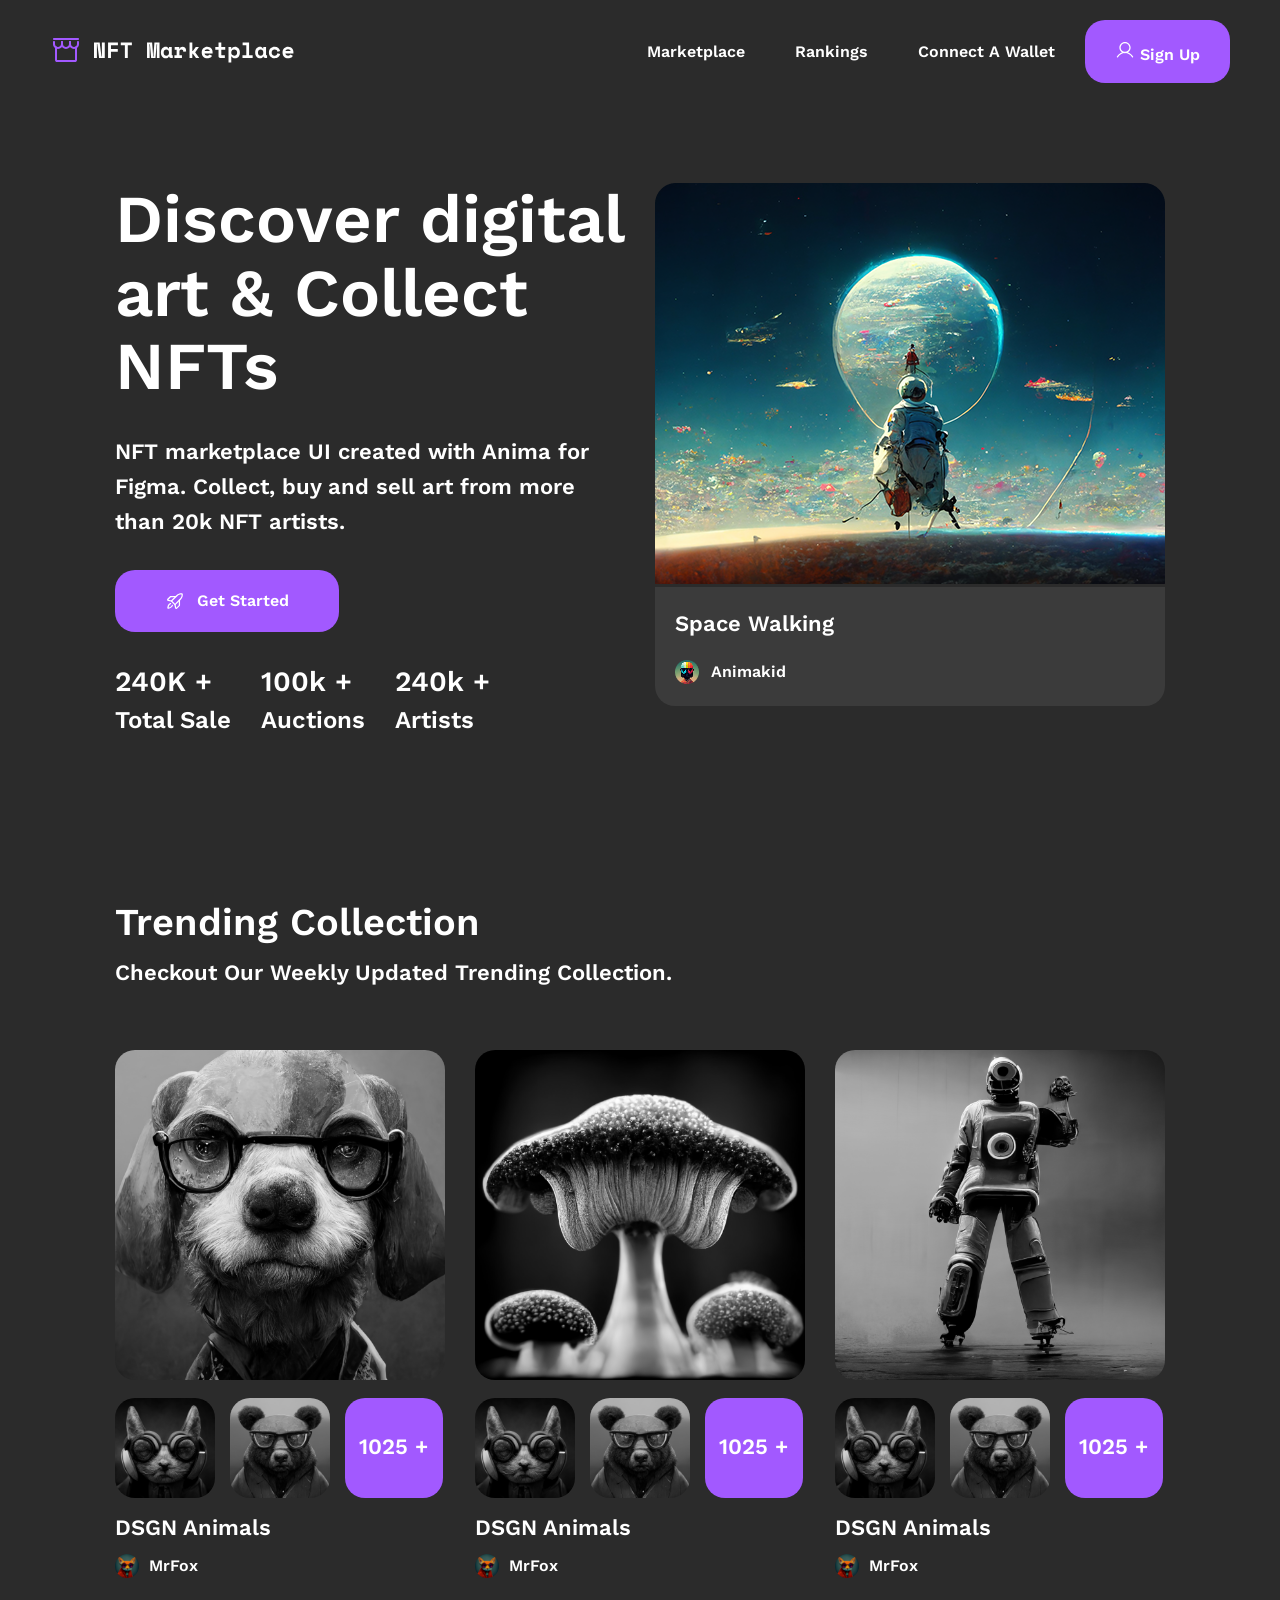
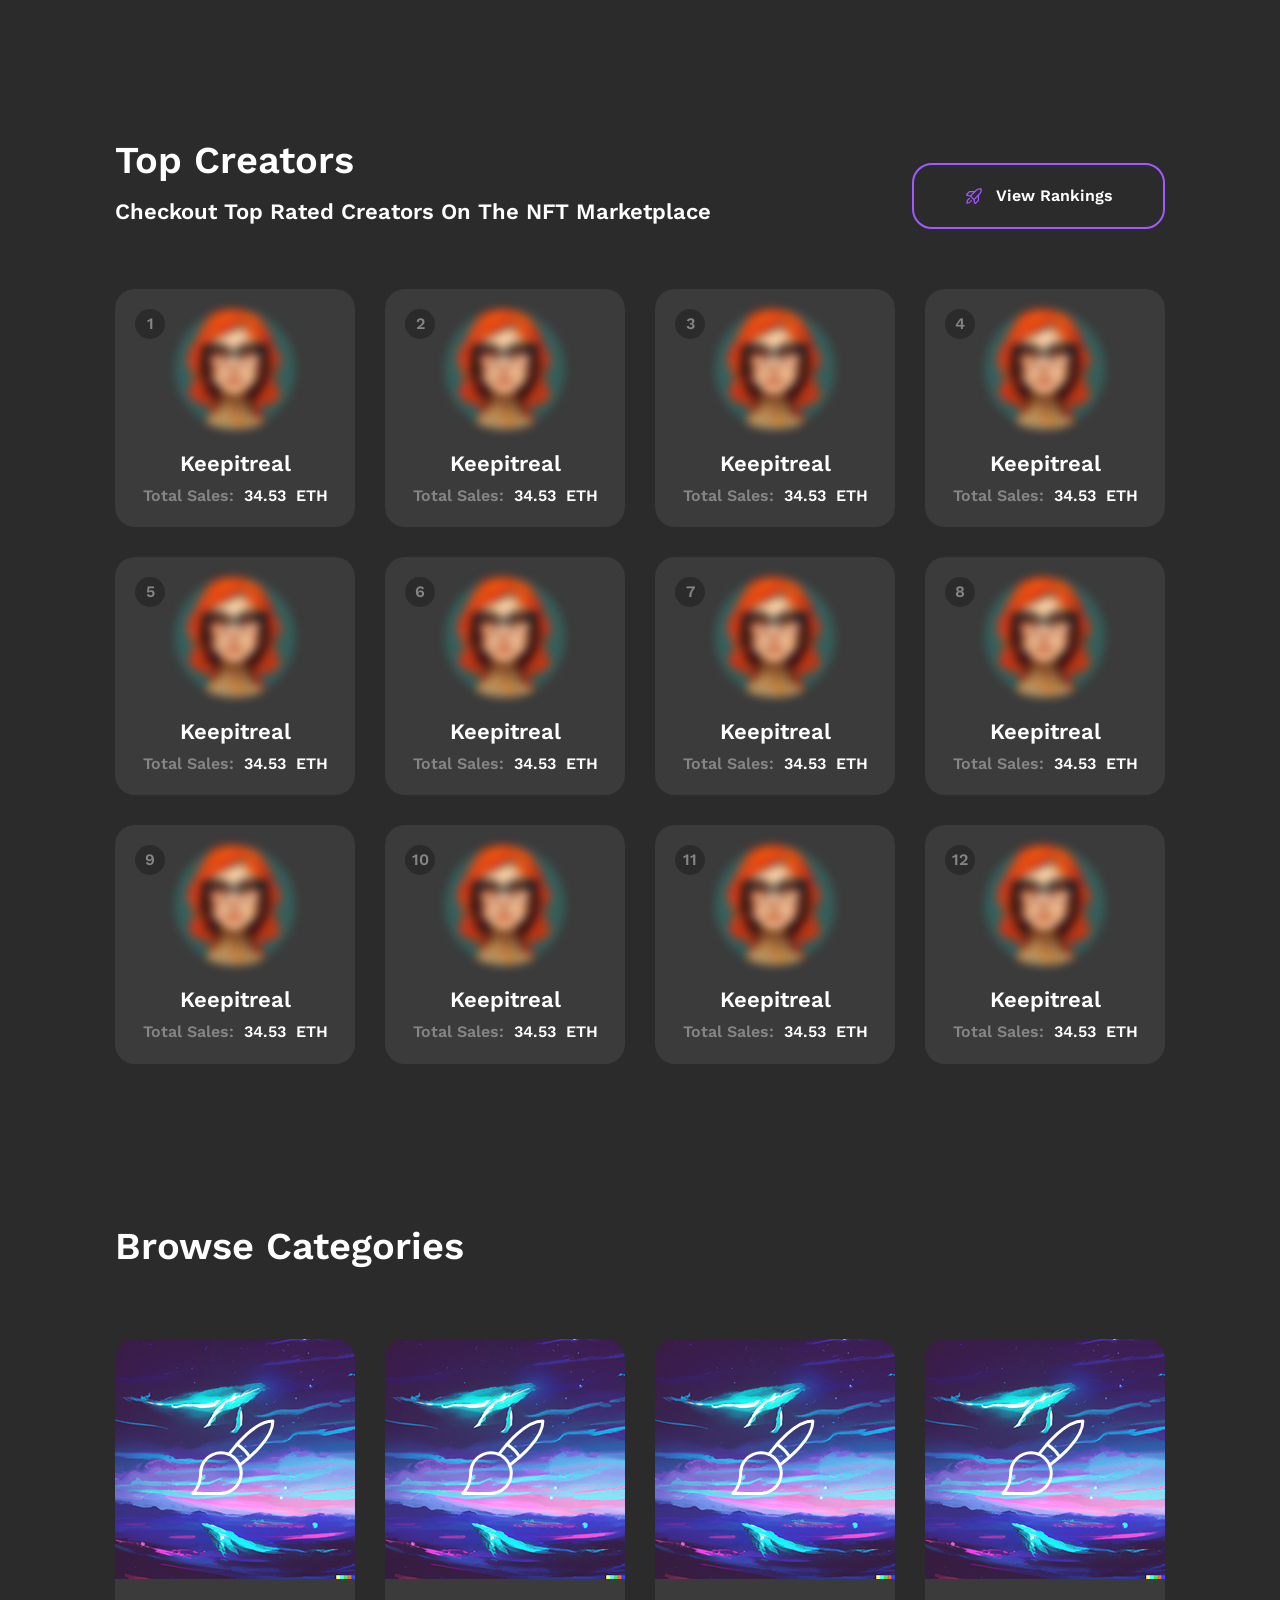
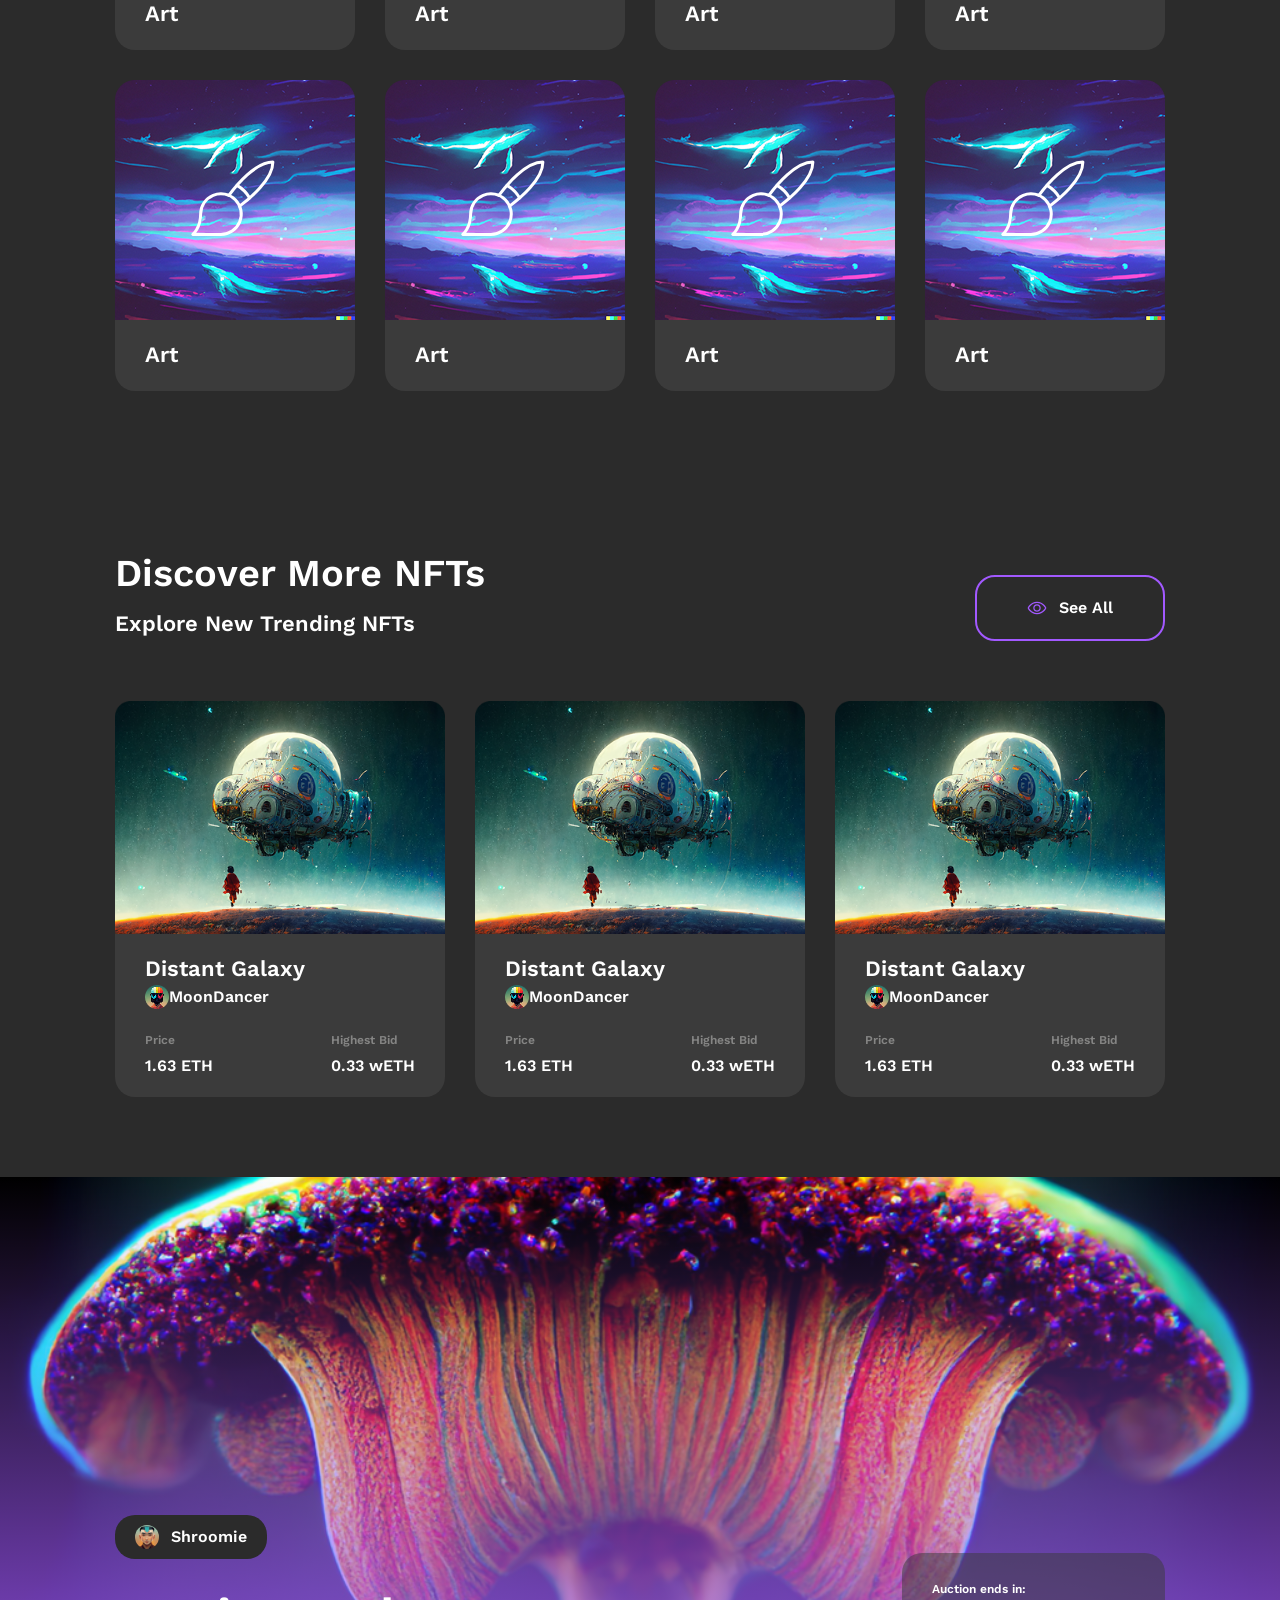
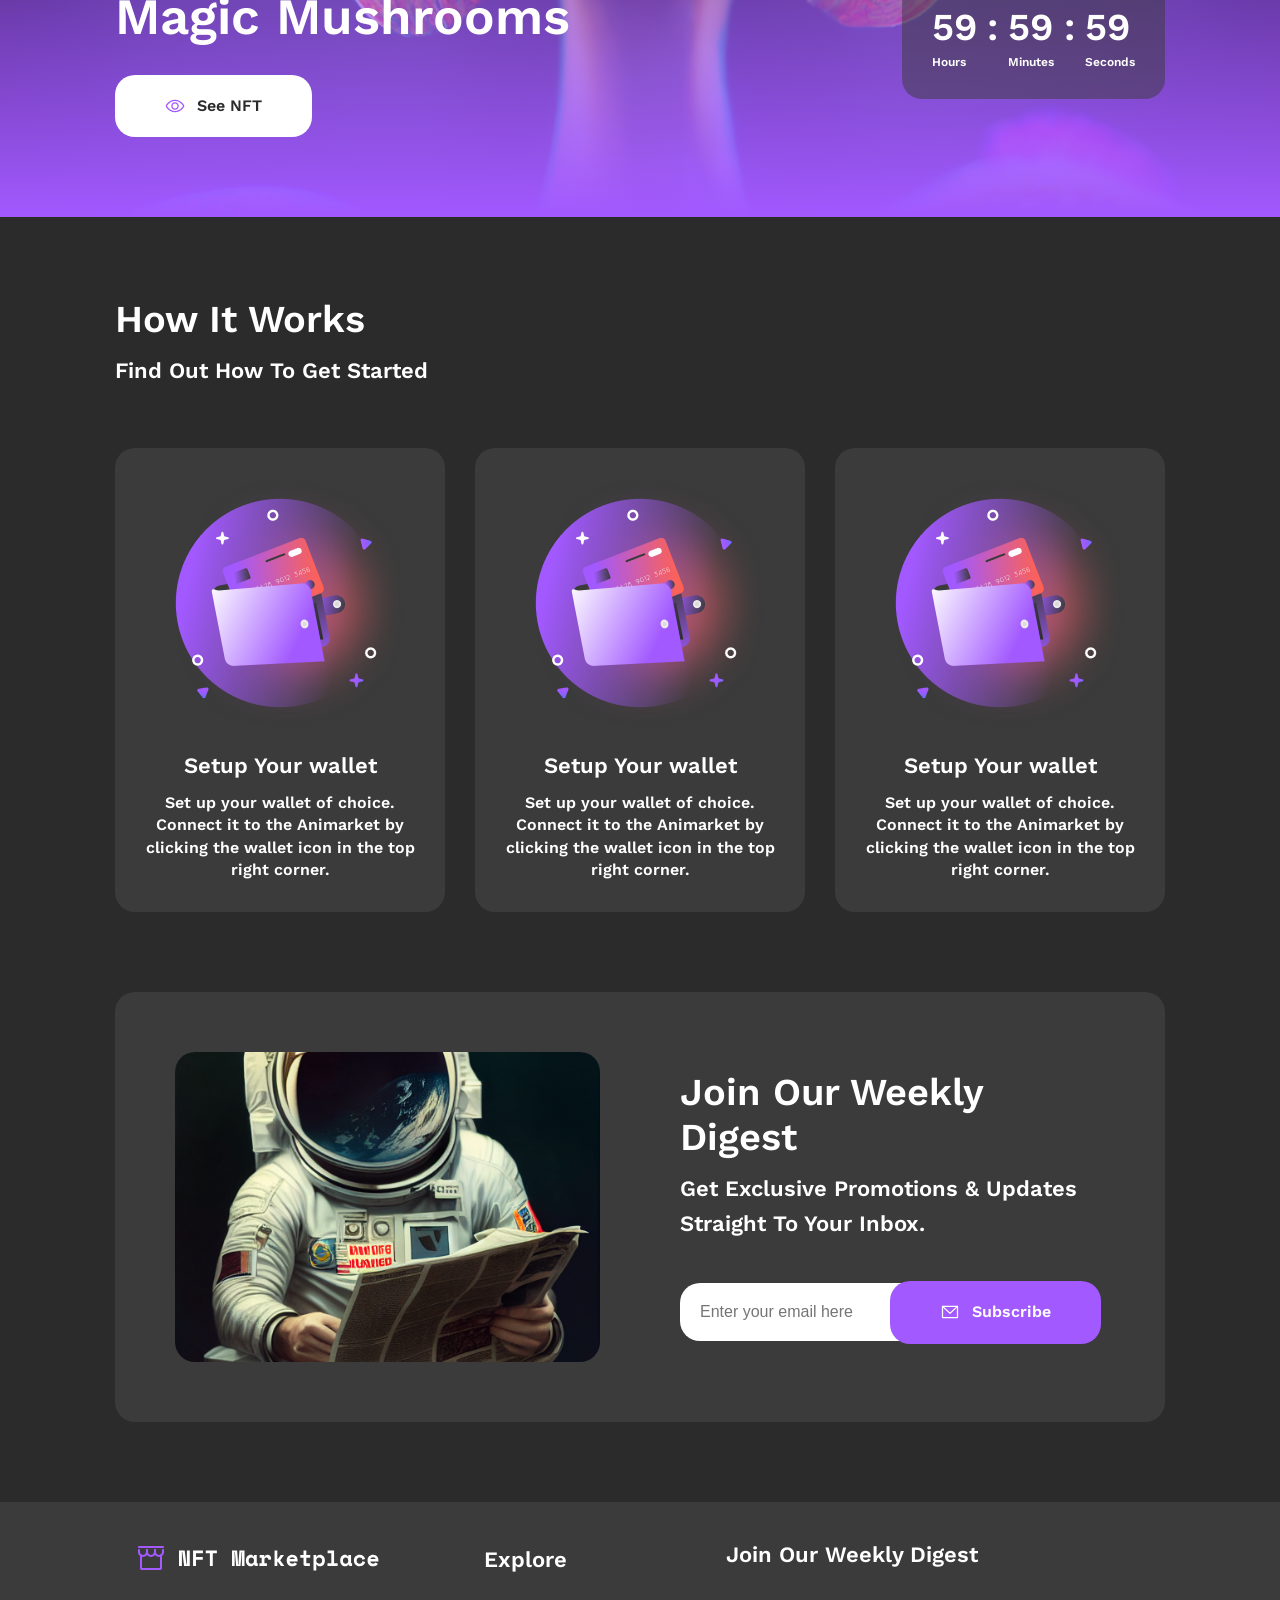
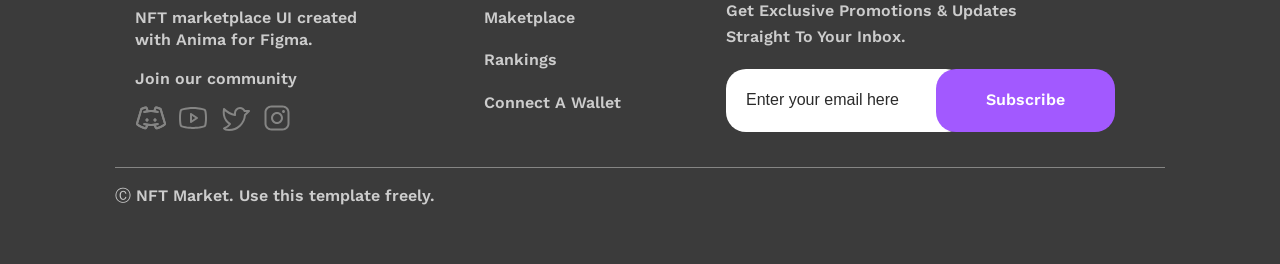
==== index.html @ 6f809804 "feat: make footer responsive on tablet and phone (tablet: 834px, phone: 375px) create additional @me" ====
<!DOCTYPE html>
<html lang="en">

<head>
    <meta charset="UTF-8">
    <meta name="viewport" content="width=device-width, initial-scale=1.0">
    <title>Nft Marketplace</title>
    <link rel="stylesheet" href="assets/css/reset.css">
    <link rel="stylesheet" href="assets/css/keyframes.css">
    <link rel="stylesheet" href="assets/css/style.css">
</head>

<body>
    <header class="d-flex justify-between align-center">

        <a href="index.html" class="logo">
            <svg xmlns="http://www.w3.org/2000/svg" width="244" height="32" viewBox="0 0 244 32" fill="none">
                <path fill-rule="evenodd" clip-rule="evenodd"
                    d="M6 12.4502C6.55228 12.4502 7 12.8979 7 13.4502V26.0002H25V13.4502C25 12.8979 25.4477 12.4502 26 12.4502C26.5523 12.4502 27 12.8979 27 13.4502V26.0002C27 26.5306 26.7893 27.0393 26.4142 27.4144C26.0391 27.7895 25.5304 28.0002 25 28.0002H7C6.46957 28.0002 5.96086 27.7895 5.58579 27.4144C5.21071 27.0393 5 26.5306 5 26.0002V13.4502C5 12.8979 5.44772 12.4502 6 12.4502Z"
                    fill="#A259FF" />
                <path fill-rule="evenodd" clip-rule="evenodd"
                    d="M3 5C3 4.44772 3.44772 4 4 4H28C28.5523 4 29 4.44772 29 5C29 5.55228 28.5523 6 28 6H4C3.44772 6 3 5.55228 3 5Z"
                    fill="#A259FF" />
                <path fill-rule="evenodd" clip-rule="evenodd"
                    d="M4 7C4.55228 7 5 7.44772 5 8V10C5 10.7956 5.31607 11.5587 5.87868 12.1213C6.44129 12.6839 7.20435 13 8 13C8.79565 13 9.55871 12.6839 10.1213 12.1213C10.6839 11.5587 11 10.7956 11 10V8C11 7.44772 11.4477 7 12 7C12.5523 7 13 7.44772 13 8V10C13 11.3261 12.4732 12.5979 11.5355 13.5355C10.5979 14.4732 9.32608 15 8 15C6.67392 15 5.40215 14.4732 4.46447 13.5355C3.52678 12.5979 3 11.3261 3 10V8C3 7.44772 3.44772 7 4 7Z"
                    fill="#A259FF" />
                <path fill-rule="evenodd" clip-rule="evenodd"
                    d="M12 7C12.5523 7 13 7.44772 13 8V10C13 10.7956 13.3161 11.5587 13.8787 12.1213C14.4413 12.6839 15.2044 13 16 13C16.7956 13 17.5587 12.6839 18.1213 12.1213C18.6839 11.5587 19 10.7956 19 10V8C19 7.44772 19.4477 7 20 7C20.5523 7 21 7.44772 21 8V10C21 11.3261 20.4732 12.5979 19.5355 13.5355C18.5979 14.4732 17.3261 15 16 15C14.6739 15 13.4021 14.4732 12.4645 13.5355C11.5268 12.5979 11 11.3261 11 10V8C11 7.44772 11.4477 7 12 7Z"
                    fill="#A259FF" />
                <path fill-rule="evenodd" clip-rule="evenodd"
                    d="M20 7C20.5523 7 21 7.44772 21 8V10C21 10.7956 21.3161 11.5587 21.8787 12.1213C22.4413 12.6839 23.2044 13 24 13C24.7956 13 25.5587 12.6839 26.1213 12.1213C26.6839 11.5587 27 10.7956 27 10V8C27 7.44772 27.4477 7 28 7C28.5523 7 29 7.44772 29 8V10C29 11.3261 28.4732 12.5979 27.5355 13.5355C26.5979 14.4732 25.3261 15 24 15C22.6739 15 21.4021 14.4732 20.4645 13.5355C19.5268 12.5979 19 11.3261 19 10V8C19 7.44772 19.4477 7 20 7Z"
                    fill="#A259FF" />
                <path
                    d="M51.48 22.5476H51.876V8.59961H54.78V23.9996H49.104L47.3 10.0516H46.904V23.9996H44V8.59961H49.676L51.48 22.5476Z"
                    fill="white" />
                <path
                    d="M58.0647 8.59961H67.9207V11.3716H60.9687V14.8916H67.7887V17.6636H60.9687V23.9996H58.0647V8.59961Z"
                    fill="white" />
                <path d="M70.7874 8.59961H81.8754V11.3716H77.7834V23.9996H74.8794V11.3716H70.7874V8.59961Z"
                    fill="white" />
                <path
                    d="M97.0248 8.59961H102.129L103.009 20.1716V22.4156H103.537V20.1716L104.417 8.59961H109.521V23.9996H106.881V13.7036L107.145 10.1836H106.617L105.473 23.9996H101.117L99.9288 10.1836H99.4008L99.6648 13.7036V23.9996H97.0248V8.59961Z"
                    fill="white" />
                <path
                    d="M118.79 22.4156C118.496 23.1049 118.086 23.5963 117.558 23.8896C117.03 24.1683 116.414 24.3076 115.71 24.3076C115.05 24.3076 114.426 24.1829 113.84 23.9336C113.268 23.6843 112.762 23.3176 112.322 22.8336C111.882 22.3496 111.53 21.7629 111.266 21.0736C111.016 20.3843 110.892 19.5996 110.892 18.7196V18.3676C110.892 17.5023 111.016 16.7249 111.266 16.0356C111.515 15.3463 111.852 14.7596 112.278 14.2756C112.703 13.7916 113.194 13.4249 113.752 13.1756C114.324 12.9116 114.932 12.7796 115.578 12.7796C116.355 12.7796 116.978 12.9116 117.448 13.1756C117.932 13.4396 118.313 13.8503 118.592 14.4076H118.988V13.0876H121.76V20.6996C121.76 21.1396 121.958 21.3596 122.354 21.3596H122.772V23.9996H120.88C120.381 23.9996 119.97 23.8529 119.648 23.5596C119.34 23.2663 119.186 22.8849 119.186 22.4156H118.79ZM116.326 21.6676C117.132 21.6676 117.778 21.4036 118.262 20.8756C118.746 20.3329 118.988 19.5996 118.988 18.6756V18.4116C118.988 17.4876 118.746 16.7616 118.262 16.2336C117.778 15.6909 117.132 15.4196 116.326 15.4196C115.519 15.4196 114.874 15.6909 114.39 16.2336C113.906 16.7616 113.664 17.4876 113.664 18.4116V18.6756C113.664 19.5996 113.906 20.3329 114.39 20.8756C114.874 21.4036 115.519 21.6676 116.326 21.6676Z"
                    fill="white" />
                <path
                    d="M124.67 13.0876H129.29V14.6716H129.686C129.892 14.0703 130.236 13.6083 130.72 13.2856C131.219 12.9483 131.813 12.7796 132.502 12.7796C133.588 12.7796 134.46 13.1243 135.12 13.8136C135.78 14.4883 136.11 15.5223 136.11 16.9156V17.3996L133.25 17.6636V17.3556C133.25 16.7543 133.096 16.2776 132.788 15.9256C132.48 15.5589 132.018 15.3756 131.402 15.3756C130.786 15.3756 130.302 15.5883 129.95 16.0136C129.598 16.4389 129.422 17.0476 129.422 17.8396V21.3596H131.93V23.9996H124.406V21.3596H126.65V15.7276H124.67V13.0876Z"
                    fill="white" />
                <path
                    d="M142.321 17.0916H142.849L145.753 13.0876H148.789V13.2196L145.269 18.2136V18.6096L149.141 23.8676V23.9996H145.973L142.849 19.7316H142.321V23.9996H139.549V8.59961H142.321V17.0916Z"
                    fill="white" />
                <path
                    d="M154.582 19.4456C154.596 19.7683 154.67 20.0689 154.802 20.3476C154.948 20.6116 155.139 20.8463 155.374 21.0516C155.623 21.2423 155.902 21.3963 156.21 21.5136C156.532 21.6163 156.87 21.6676 157.222 21.6676C157.911 21.6676 158.439 21.5503 158.806 21.3156C159.172 21.0663 159.436 20.7729 159.598 20.4356L161.974 21.7556C161.842 22.0343 161.658 22.3276 161.424 22.6356C161.189 22.9289 160.881 23.2003 160.5 23.4496C160.133 23.6989 159.678 23.9043 159.136 24.0656C158.608 24.2269 157.984 24.3076 157.266 24.3076C156.444 24.3076 155.696 24.1756 155.022 23.9116C154.347 23.6476 153.76 23.2663 153.262 22.7676C152.778 22.2689 152.396 21.6603 152.118 20.9416C151.854 20.2229 151.722 19.4089 151.722 18.4996V18.3676C151.722 17.5316 151.861 16.7689 152.14 16.0796C152.433 15.3903 152.829 14.8036 153.328 14.3196C153.826 13.8356 154.406 13.4616 155.066 13.1976C155.74 12.9189 156.459 12.7796 157.222 12.7796C158.16 12.7796 158.967 12.9483 159.642 13.2856C160.316 13.6083 160.874 14.0263 161.314 14.5396C161.754 15.0383 162.076 15.5956 162.282 16.2116C162.487 16.8129 162.59 17.3996 162.59 17.9716V19.4456H154.582ZM157.2 15.2876C156.496 15.2876 155.924 15.4709 155.484 15.8376C155.044 16.1896 154.758 16.6003 154.626 17.0696H159.774C159.686 16.5563 159.407 16.1309 158.938 15.7936C158.483 15.4563 157.904 15.2876 157.2 15.2876Z"
                    fill="white" />
                <path
                    d="M165.302 13.0876H168.536V8.59961H171.308V13.0876H175.246V15.7276H171.308V20.6996C171.308 21.1396 171.506 21.3596 171.902 21.3596H174.85V23.9996H170.23C169.732 23.9996 169.321 23.8383 168.998 23.5156C168.69 23.1929 168.536 22.7823 168.536 22.2836V15.7276H165.302V13.0876Z"
                    fill="white" />
                <path
                    d="M181.281 28.3996H178.509V13.0876H181.281V14.6716H181.677C181.97 14.0703 182.396 13.6083 182.953 13.2856C183.51 12.9483 184.222 12.7796 185.087 12.7796C185.732 12.7796 186.341 12.9043 186.913 13.1536C187.5 13.4029 188.006 13.7696 188.431 14.2536C188.871 14.7229 189.216 15.3023 189.465 15.9916C189.729 16.6809 189.861 17.4656 189.861 18.3456V18.7416C189.861 19.6363 189.736 20.4283 189.487 21.1176C189.238 21.8069 188.9 22.3936 188.475 22.8776C188.05 23.3469 187.544 23.7063 186.957 23.9556C186.385 24.1903 185.762 24.3076 185.087 24.3076C184.588 24.3076 184.156 24.2563 183.789 24.1536C183.422 24.0509 183.1 23.9116 182.821 23.7356C182.557 23.5596 182.33 23.3616 182.139 23.1416C181.963 22.9069 181.809 22.6649 181.677 22.4156H181.281V28.3996ZM184.185 21.6676C185.05 21.6676 185.747 21.4036 186.275 20.8756C186.818 20.3329 187.089 19.5996 187.089 18.6756V18.4116C187.089 17.4876 186.818 16.7616 186.275 16.2336C185.747 15.6909 185.05 15.4196 184.185 15.4196C183.32 15.4196 182.616 15.6983 182.073 16.2556C181.545 16.7983 181.281 17.5169 181.281 18.4116V18.6756C181.281 19.5703 181.545 20.2963 182.073 20.8536C182.616 21.3963 183.32 21.6676 184.185 21.6676Z"
                    fill="white" />
                <path
                    d="M192.486 21.3596H196.314V11.2396H192.618V8.59961H199.086V21.3596H202.65V23.9996H192.486V21.3596Z"
                    fill="white" />
                <path
                    d="M213.084 22.4156C212.791 23.1049 212.38 23.5963 211.852 23.8896C211.324 24.1683 210.708 24.3076 210.004 24.3076C209.344 24.3076 208.721 24.1829 208.134 23.9336C207.562 23.6843 207.056 23.3176 206.616 22.8336C206.176 22.3496 205.824 21.7629 205.56 21.0736C205.311 20.3843 205.186 19.5996 205.186 18.7196V18.3676C205.186 17.5023 205.311 16.7249 205.56 16.0356C205.81 15.3463 206.147 14.7596 206.572 14.2756C206.998 13.7916 207.489 13.4249 208.046 13.1756C208.618 12.9116 209.227 12.7796 209.872 12.7796C210.65 12.7796 211.273 12.9116 211.742 13.1756C212.226 13.4396 212.608 13.8503 212.886 14.4076H213.282V13.0876H216.054V20.6996C216.054 21.1396 216.252 21.3596 216.648 21.3596H217.066V23.9996H215.174C214.676 23.9996 214.265 23.8529 213.942 23.5596C213.634 23.2663 213.48 22.8849 213.48 22.4156H213.084ZM210.62 21.6676C211.427 21.6676 212.072 21.4036 212.556 20.8756C213.04 20.3329 213.282 19.5996 213.282 18.6756V18.4116C213.282 17.4876 213.04 16.7616 212.556 16.2336C212.072 15.6909 211.427 15.4196 210.62 15.4196C209.814 15.4196 209.168 15.6909 208.684 16.2336C208.2 16.7616 207.958 17.4876 207.958 18.4116V18.6756C207.958 19.5996 208.2 20.3329 208.684 20.8756C209.168 21.4036 209.814 21.6676 210.62 21.6676Z"
                    fill="white" />
                <path
                    d="M230.141 19.9956C229.892 21.2863 229.298 22.3276 228.359 23.1196C227.435 23.9116 226.196 24.3076 224.641 24.3076C223.834 24.3076 223.079 24.1829 222.375 23.9336C221.686 23.6843 221.084 23.3249 220.571 22.8556C220.058 22.3863 219.654 21.8069 219.361 21.1176C219.068 20.4283 218.921 19.6436 218.921 18.7636V18.4996C218.921 17.6196 219.068 16.8276 219.361 16.1236C219.654 15.4196 220.058 14.8183 220.571 14.3196C221.099 13.8209 221.708 13.4396 222.397 13.1756C223.101 12.9116 223.849 12.7796 224.641 12.7796C226.166 12.7796 227.398 13.1756 228.337 13.9676C229.29 14.7596 229.892 15.8009 230.141 17.0916L227.413 17.7956C227.325 17.1503 227.046 16.5929 226.577 16.1236C226.108 15.6543 225.448 15.4196 224.597 15.4196C224.201 15.4196 223.827 15.4929 223.475 15.6396C223.123 15.7863 222.815 15.9989 222.551 16.2776C222.287 16.5416 222.074 16.8716 221.913 17.2676C221.766 17.6489 221.693 18.0816 221.693 18.5656V18.6976C221.693 19.1816 221.766 19.6143 221.913 19.9956C222.074 20.3623 222.287 20.6703 222.551 20.9196C222.815 21.1689 223.123 21.3596 223.475 21.4916C223.827 21.6089 224.201 21.6676 224.597 21.6676C225.448 21.6676 226.093 21.4549 226.533 21.0296C226.988 20.6043 227.281 20.0323 227.413 19.3136L230.141 19.9956Z"
                    fill="white" />
                <path
                    d="M235.406 19.4456C235.421 19.7683 235.494 20.0689 235.626 20.3476C235.773 20.6116 235.963 20.8463 236.198 21.0516C236.447 21.2423 236.726 21.3963 237.034 21.5136C237.357 21.6163 237.694 21.6676 238.046 21.6676C238.735 21.6676 239.263 21.5503 239.63 21.3156C239.997 21.0663 240.261 20.7729 240.422 20.4356L242.798 21.7556C242.666 22.0343 242.483 22.3276 242.248 22.6356C242.013 22.9289 241.705 23.2003 241.324 23.4496C240.957 23.6989 240.503 23.9043 239.96 24.0656C239.432 24.2269 238.809 24.3076 238.09 24.3076C237.269 24.3076 236.521 24.1756 235.846 23.9116C235.171 23.6476 234.585 23.2663 234.086 22.7676C233.602 22.2689 233.221 21.6603 232.942 20.9416C232.678 20.2229 232.546 19.4089 232.546 18.4996V18.3676C232.546 17.5316 232.685 16.7689 232.964 16.0796C233.257 15.3903 233.653 14.8036 234.152 14.3196C234.651 13.8356 235.23 13.4616 235.89 13.1976C236.565 12.9189 237.283 12.7796 238.046 12.7796C238.985 12.7796 239.791 12.9483 240.466 13.2856C241.141 13.6083 241.698 14.0263 242.138 14.5396C242.578 15.0383 242.901 15.5956 243.106 16.2116C243.311 16.8129 243.414 17.3996 243.414 17.9716V19.4456H235.406ZM238.024 15.2876C237.32 15.2876 236.748 15.4709 236.308 15.8376C235.868 16.1896 235.582 16.6003 235.45 17.0696H240.598C240.51 16.5563 240.231 16.1309 239.762 15.7936C239.307 15.4563 238.728 15.2876 238.024 15.2876Z"
                    fill="white" />
            </svg>
        </a>
        <nav class="main-navigation">
            <ul class="d-flex align-center">
                <li>
                    <a href="">marketplace</a>
                </li>
                <li>
                    <a href="">rankings</a>
                </li>
                <li>
                    <a href="">connect a wallet</a>
                </li>
                <li>
                    <a class="btn nav d-flex align-center bg-cta" href="sign-up.html">
                        <img src="assets/images/icons/user.svg" alt="user icon">
                        sign up
                    </a>
                </li>
            </ul>
            <div class="burger">
                <svg xmlns="http://www.w3.org/2000/svg" width="24" height="24" viewBox="0 0 24 24" fill="none">
                    <path
                        d="M3 12C3 11.5858 3.33579 11.25 3.75 11.25H20.25C20.6642 11.25 21 11.5858 21 12C21 12.4142 20.6642 12.75 20.25 12.75H3.75C3.33579 12.75 3 12.4142 3 12Z"
                        fill-rule="evenodd" clip-rule="evenodd" fill="white" />
                    <path
                        d="M3 6C3 5.58579 3.33579 5.25 3.75 5.25H15C15.4142 5.25 15.75 5.58579 15.75 6C15.75 6.41421 15.4142 6.75 15 6.75H3.75C3.33579 6.75 3 6.41421 3 6Z"
                        fill-rule="evenodd" clip-rule="evenodd" fill="white" />
                    <path
                        d="M3 18C3 17.5858 3.33579 17.25 3.75 17.25H15C15.4142 17.25 15.75 17.5858 15.75 18C15.75 18.4142 15.4142 18.75 15 18.75H3.75C3.33579 18.75 3 18.4142 3 18Z"
                        fill-rule="evenodd" clip-rule="evenodd" fill="white" />
                </svg>
            </div>
        </nav>
    </header>
    <main>

        <div class="container">
            <section class="hero">
                <div class="d-flex gap-30 wrap">
                    <div class="content">
                        <h1>Discover digital art & Collect NFTs</h1>
                        <p class="lh-160">NFT marketplace UI created with Anima for Figma. Collect, buy and sell art
                            from more than 20k NFT artists.</p>
                        <a href="" class="btn secondary bg-cta i-flex align-center capitalize lh-140">
                            <img src="assets/images/icons/rocket-launch.svg" alt="rocket launch icon">

                            get started
                        </a>

                        <ul class="statistics-wrapper gap-30 d-flex">
                            <li>
                                <p class="bold-700 lh-140">240K +</p>
                                <p class="capitalize lh-160">Total sale</p>
                            </li>
                            <li>
                                <p class="bold-700 lh-140">100k +</p>
                                <p class="capitalize lh-160">Auctions</p>
                            </li>
                            <li>
                                <p class="bold-700 lh-140">240k +</p>
                                <p class="capitalize lh-160">Artists</p>
                            </li>
                        </ul>
                    </div>
                    <div class="preview">
                        <img src="assets/images/aimakid-space-walking.png" alt="space walking art by anima kid">
                        <div class="inner">
                            <h3 class="capitalize">space walking</h3>
                            <div class="d-flex align-center author-wrapper">
                                <img src="assets/images/avatar-animakid.png" alt="animakid avatar">
                                <h4 class="capitalize">animakid</h4>
                            </div>
                        </div>
                    </div>
                </div>
            </section>
            <section class="trending-collections">
                <header>
                    <div>
                        <h2 class="bold-600 lh-120 capitalize">Trending Collection</h2>
                        <p class="lh-160 capitalize">Checkout our weekly updated trending collection.</p>
                    </div>
                </header>
                <div class="wrapper d-flex gap-30 wrap">
                    <article class="card">
                        <div class="preview">
                            <img src="assets/images/dsgn-animals-preview.png" alt="NFT dog">
                            <div class="thumbnails d-flex">

                                <img src="assets/images/dsgn-animals-thumbnail-cat.png" alt="NFT cat">
                                <img src="assets/images/dsgn-animals-thumbnail-bear.png" alt="NFT bear">
                                <a href="#" class="bold-700 lh-160" title="See Other NFT's">1025 +</a>

                            </div>
                        </div>
                        <div class="footer">
                            <h3 class="bold-600 lh-140">DSGN Animals</h3>
                            <div class="author-wrapper d-flex align-center">
                                <img src="assets/images/avatar-mrfox.png" alt="MRfox avatar">
                                <h4 class="lh-140">MrFox</h4>
                            </div>
                        </div>


                    </article>
                    <article class="card">
                        <div class="preview">
                            <img src="assets/images/magic-mushrooms-cover.png" alt="NFT mushroom">
                            <div class="thumbnails d-flex">

                                <img src="assets/images/dsgn-animals-thumbnail-cat.png" alt="NFT cat">
                                <img src="assets/images/dsgn-animals-thumbnail-bear.png" alt="NFT bear">
                                <a href="#" class="bold-700 lh-160" title="See Other NFT's">1025 +</a>

                            </div>
                        </div>
                        <div class="footer">
                            <h3 class="bold-600 lh-140">DSGN Animals</h3>
                            <div class="author-wrapper d-flex align-center">
                                <img src="assets/images/avatar-mrfox.png" alt="MRfox avatar">
                                <h4 class="lh-140">MrFox</h4>
                            </div>
                        </div>


                    </article>
                    <article class="card">
                        <div class="preview">
                            <img src="assets/images/e21bd708ab5a825e0fedd4f1daf3d715bf9577ae.png" alt="NFT spaceguy">
                            <div class="thumbnails d-flex">

                                <img src="assets/images/dsgn-animals-thumbnail-cat.png" alt="NFT cat">
                                <img src="assets/images/dsgn-animals-thumbnail-bear.png" alt="NFT bear">
                                <a href="#" class="bold-700 lh-160" title="See Other NFT's">1025 +</a>

                            </div>
                        </div>
                        <div class="footer">
                            <h3 class="bold-600 lh-140">DSGN Animals</h3>
                            <div class="author-wrapper d-flex align-center">
                                <img src="assets/images/avatar-mrfox.png" alt="MRfox avatar">
                                <h4 class="lh-140">MrFox</h4>
                            </div>
                        </div>


                    </article>
                </div>
            </section>
            <section class="top-creators">
                <header class="d-flex justify-between">
                    <div>
                        <h2 class="bold-600 lh-120 capitalize">top creators</h2>
                        <p class="lh-160 capitalize">Checkout Top Rated Creators on the NFT Marketplace</p>
                    </div>
                    <a href="#"
                        class="btn secondary bg-transparent border-cta d-flex capitalize align-center lh-140 bold-600">
                        <img src="assets/images/icons/rocket-launch-purple.svg" alt="rocket icon">
                        view rankings
                    </a>
                </header>
                <div class="wrapper d-flex gap-30 justify-between align-center wrap">
                    <article class="author-card d-flex d-column align-center">
                        <span class="order lh-140 d-flex justify-center align-center">1 </span>
                        <img src="assets/images/avatar-keepitreal.png" alt="keepitreal avatar">
                        <h3 class="bold-600 lh-140">Keepitreal</h3>
                        <div class="d-flex align-center lh-140">
                            <p>Total Sales:</p>
                            <p><span>34.53</span>ETH</p>
                        </div>
                    </article>
                    <article class="author-card d-flex d-column align-center">
                        <span class="order lh-140 d-flex justify-center align-center">2 </span>
                        <img src="assets/images/avatar-keepitreal.png" alt="keepitreal avatar">
                        <h3 class="bold-600 lh-140">Keepitreal</h3>
                        <div class="d-flex align-center lh-140">
                            <p>Total Sales:</p>
                            <p><span>34.53</span>ETH</p>
                        </div>
                    </article>
                    <article class="author-card d-flex d-column align-center">
                        <span class="order lh-140 d-flex justify-center align-center">3 </span>
                        <img src="assets/images/avatar-keepitreal.png" alt="keepitreal avatar">
                        <h3 class="bold-600 lh-140">Keepitreal</h3>
                        <div class="d-flex align-center lh-140">
                            <p>Total Sales:</p>
                            <p><span>34.53</span>ETH</p>
                        </div>
                    </article>
                    <article class="author-card d-flex d-column align-center">
                        <span class="order lh-140 d-flex justify-center align-center">4 </span>
                        <img src="assets/images/avatar-keepitreal.png" alt="keepitreal avatar">
                        <h3 class="bold-600 lh-140">Keepitreal</h3>
                        <div class="d-flex align-center lh-140">
                            <p>Total Sales:</p>
                            <p><span>34.53</span>ETH</p>
                        </div>
                    </article>
                    <article class="author-card d-flex d-column align-center">
                        <span class="order lh-140 d-flex justify-center align-center">5 </span>
                        <img src="assets/images/avatar-keepitreal.png" alt="keepitreal avatar">
                        <h3 class="bold-600 lh-140">Keepitreal</h3>
                        <div class="d-flex align-center lh-140">
                            <p>Total Sales:</p>
                            <p><span>34.53</span>ETH</p>
                        </div>
                    </article>
                    <article class="author-card d-flex d-column align-center">
                        <span class="order lh-140 d-flex justify-center align-center">6 </span>
                        <img src="assets/images/avatar-keepitreal.png" alt="keepitreal avatar">
                        <h3 class="bold-600 lh-140">Keepitreal</h3>
                        <div class="d-flex align-center lh-140">
                            <p>Total Sales:</p>
                            <p><span>34.53</span>ETH</p>
                        </div>
                    </article>
                    <article class="author-card d-flex d-column align-center">
                        <span class="order lh-140 d-flex justify-center align-center">7 </span>
                        <img src="assets/images/avatar-keepitreal.png" alt="keepitreal avatar">
                        <h3 class="bold-600 lh-140">Keepitreal</h3>
                        <div class="d-flex align-center lh-140">
                            <p>Total Sales:</p>
                            <p><span>34.53</span>ETH</p>
                        </div>
                    </article>
                    <article class="author-card d-flex d-column align-center">
                        <span class="order lh-140 d-flex justify-center align-center">8 </span>
                        <img src="assets/images/avatar-keepitreal.png" alt="keepitreal avatar">
                        <h3 class="bold-600 lh-140">Keepitreal</h3>
                        <div class="d-flex align-center lh-140">
                            <p>Total Sales:</p>
                            <p><span>34.53</span>ETH</p>
                        </div>
                    </article>
                    <article class="author-card d-flex d-column align-center">
                        <span class="order lh-140 d-flex justify-center align-center">9 </span>
                        <img src="assets/images/avatar-keepitreal.png" alt="keepitreal avatar">
                        <h3 class="bold-600 lh-140">Keepitreal</h3>
                        <div class="d-flex align-center lh-140">
                            <p>Total Sales:</p>
                            <p><span>34.53</span>ETH</p>
                        </div>
                    </article>
                    <article class="author-card d-flex d-column align-center">
                        <span class="order lh-140 d-flex justify-center align-center">10 </span>
                        <img src="assets/images/avatar-keepitreal.png" alt="keepitreal avatar">
                        <h3 class="bold-600 lh-140">Keepitreal</h3>
                        <div class="d-flex align-center lh-140">
                            <p>Total Sales:</p>
                            <p><span>34.53</span>ETH</p>
                        </div>
                    </article>
                    <article class="author-card d-flex d-column align-center">
                        <span class="order lh-140 d-flex justify-center align-center">11 </span>
                        <img src="assets/images/avatar-keepitreal.png" alt="keepitreal avatar">
                        <h3 class="bold-600 lh-140">Keepitreal</h3>
                        <div class="d-flex align-center lh-140">
                            <p>Total Sales:</p>
                            <p><span>34.53</span>ETH</p>
                        </div>
                    </article>
                    <article class="author-card d-flex d-column align-center">
                        <span class="order lh-140 d-flex justify-center align-center">12 </span>
                        <img src="assets/images/avatar-keepitreal.png" alt="keepitreal avatar">
                        <h3 class="bold-600 lh-140">Keepitreal</h3>
                        <div class="d-flex align-center lh-140">
                            <p>Total Sales:</p>
                            <p><span>34.53</span>ETH</p>
                        </div>
                    </article>

                </div>

            </section>

            <section class="categories">
                <header class="d-flex justify-between">
                    <div>
                        <h2 class="bold-600 lh-120 capitalize">Browse Categories</h2>
                    </div>
                </header>
                <div class="wrapper d-flex gap-30 justify-between align-center wrap">
                    <a href="#" class="category-card">
                        <div class="preview">
                            <img class="icon" src="./assets/images/icons/paint-brush.svg" alt="Brush icon">
                            <img src="./assets/images/art-bg.png" alt="">

                        </div>
                        <h3 class="lh-140 bold-600 capitalize">art</h3>
                    </a>
                    <a href="#" class="category-card">
                        <div class="preview">
                            <img class="icon" src="./assets/images/icons/paint-brush.svg" alt="Brush icon">
                            <img src="./assets/images/art-bg.png" alt="">

                        </div>
                        <h3 class="lh-140 bold-600 capitalize">art</h3>
                    </a><a href="#" class="category-card">
                        <div class="preview">
                            <img class="icon" src="./assets/images/icons/paint-brush.svg" alt="Brush icon">
                            <img src="./assets/images/art-bg.png" alt="">

                        </div>
                        <h3 class="lh-140 bold-600 capitalize">art</h3>
                    </a><a href="#" class="category-card">
                        <div class="preview">
                            <img class="icon" src="./assets/images/icons/paint-brush.svg" alt="Brush icon">
                            <img src="./assets/images/art-bg.png" alt="">

                        </div>
                        <h3 class="lh-140 bold-600 capitalize">art</h3>
                    </a><a href="#" class="category-card">
                        <div class="preview">
                            <img class="icon" src="./assets/images/icons/paint-brush.svg" alt="Brush icon">
                            <img src="./assets/images/art-bg.png" alt="">

                        </div>
                        <h3 class="lh-140 bold-600 capitalize">art</h3>
                    </a><a href="#" class="category-card">
                        <div class="preview">
                            <img class="icon" src="./assets/images/icons/paint-brush.svg" alt="Brush icon">
                            <img src="./assets/images/art-bg.png" alt="">

                        </div>
                        <h3 class="lh-140 bold-600 capitalize">art</h3>
                    </a><a href="#" class="category-card">
                        <div class="preview">
                            <img class="icon" src="./assets/images/icons/paint-brush.svg" alt="Brush icon">
                            <img src="./assets/images/art-bg.png" alt="">

                        </div>
                        <h3 class="lh-140 bold-600 capitalize">art</h3>
                    </a><a href="#" class="category-card">
                        <div class="preview">
                            <img class="icon" src="./assets/images/icons/paint-brush.svg" alt="Brush icon">
                            <img src="./assets/images/art-bg.png" alt="">

                        </div>
                        <h3 class="lh-140 bold-600 capitalize">art</h3>
                    </a>
                </div>
            </section>
            <section class="discover">
                <header class="d-flex justify-between">
                    <div>
                        <h2 class="bold-600 lh-120 capitalize">Discover More NFTs</h2>
                        <p class="lh-160 capitalize">Explore new trending NFTs</p>
                    </div>
                    <a href="#"
                        class="btn secondary bg-transparent border-cta d-flex capitalize align-center lh-140 bold-600">
                        <img src="assets/images/icons/eye.svg" alt="eye icon">
                        See All
                    </a>
                </header>
                <div class="wrapper d-flex gap-30 justify-between align-center wrap">
                    <article class="nft-card">
                        <div class="preview">
                            <img src="assets/images/distant-galaxy-moondancer.png"
                                alt="distant galaxy art by moondancer">
                        </div>
                        <div class="footer ">
                            <h3 class="lh-140 bold-600">Distant Galaxy</h3>
                            <div class="author-wrapper d-flex align-center">
                                <img src="assets/images/avatar-animakid.png" alt="animakid avatar">
                                <h4 class="lh-140 ">MoonDancer</h4>
                            </div>
                            <div class="price-wrapper d-flex align-center justify-between">
                                <div>
                                    <p>Price</p>
                                    <p class="lh-140">1.63 ETH</p>
                                </div>
                                <div>
                                    <p>Highest Bid</p>
                                    <p class="lh-140">0.33 wETH</p>
                                </div>
                            </div>
                        </div>
                    </article>
                    <article class="nft-card">
                        <div class="preview">
                            <img src="assets/images/distant-galaxy-moondancer.png"
                                alt="distant galaxy art by moondancer">
                        </div>
                        <div class="footer ">
                            <h3 class="lh-140 bold-600">Distant Galaxy</h3>
                            <div class="author-wrapper d-flex align-center">
                                <img src="assets/images/avatar-animakid.png" alt="animakid avatar">
                                <h4 class="lh-140 ">MoonDancer</h4>
                            </div>
                            <div class="price-wrapper d-flex align-center justify-between">
                                <div>
                                    <p>Price</p>
                                    <p class="lh-140">1.63 ETH</p>
                                </div>
                                <div>
                                    <p>Highest Bid</p>
                                    <p class="lh-140">0.33 wETH</p>
                                </div>
                            </div>
                        </div>
                    </article>
                    <article class="nft-card">
                        <div class="preview">
                            <img src="assets/images/distant-galaxy-moondancer.png"
                                alt="distant galaxy art by moondancer">
                        </div>
                        <div class="footer ">
                            <h3 class="lh-140 bold-600">Distant Galaxy</h3>
                            <div class="author-wrapper d-flex align-center">
                                <img src="assets/images/avatar-animakid.png" alt="animakid avatar">
                                <h4 class="lh-140 ">MoonDancer</h4>
                            </div>
                            <div class="price-wrapper d-flex align-center justify-between">
                                <div>
                                    <p>Price</p>
                                    <p class="lh-140">1.63 ETH</p>
                                </div>
                                <div>
                                    <p>Highest Bid</p>
                                    <p class="lh-140">0.33 wETH</p>
                                </div>
                            </div>
                        </div>
                    </article>
                </div>

            </section>
        </div>
        <section class="auction d-flex align-end">
            <div class="container">
                <div class="d-flex align-center justify-between">
                    <div class="content-wrapper">
                        <div class="author-wrapper i-flex align-center">
                            <img src="assets/images/avatar-shroomie.png" alt="avatar avatar-shroomie">
                            <h3 class="lh-140 ">Shroomie</h3>
                        </div>
                        <h2 class="bold-600 capitalize">magic mushrooms</h2>
                        <a href="#"
                            class="btn secondary lh-140 bold-600 bg-light-300 i-flex capitalize align-center lh-140 bold-600">
                            <img src="assets/images/icons/eye.svg" alt="eye icon">
                            See NFT
                        </a>
                    </div>
                    <div class="countdown-wrapper">
                        <p>Auction ends in: </p>
                        <div class="timer d-flex">
                            <div class="hours">
                                <p class="bold-700 lh-120">59</p>
                                <p class="capitalize lh-110">hours</p>
                            </div>
                            <div class="twodots">
                                <p class="bold-700 lh-120">:</p>
                            </div>
                            <div class="minutes">
                                <p class="bold-700 lh-120">59</p>
                                <p class="capitalize lh-110">minutes</p>
                            </div>
                            <div class="twodots">
                                <p class="bold-700 lh-120">:</p>
                            </div>
                            <div class="seconds">
                                <p class="bold-700 lh-120">59</p>
                                <p class="capitalize lh-110">seconds</p>
                            </div>
                        </div>


                    </div>
                </div>
            </div>
        </section>
        <div class="container">
            <section class="how-it-works">
                <header class="d-flex justify-between">
                    <div>
                        <h2 class="bold-600 lh-120 capitalize">How it works</h2>
                        <p class="lh-160 capitalize">find out how to get started</p>
                    </div>


                </header>
                <div class="wrapper d-flex gap-30 justify-between align-center wrap">
                    <article>
                        <img src="assets/images/set-up-wallet-ilustation.png" alt="set-up-wallet-ilustation">
                        <h3 class="lh-140 bold-600">
                            Setup Your wallet
                        </h3>
                        <p class="lh-140">
                            Set up your wallet of choice. Connect it to the Animarket by clicking the wallet icon in the
                            top right corner.
                        </p>
                    </article>
                    <article>
                        <img src="assets/images/set-up-wallet-ilustation.png" alt="set-up-wallet-ilustation">
                        <h3 class="lh-140 bold-600">
                            Setup Your wallet
                        </h3>
                        <p class="lh-140">
                            Set up your wallet of choice. Connect it to the Animarket by clicking the wallet icon in the
                            top right corner.
                        </p>
                    </article>
                    <article>
                        <img src="assets/images/set-up-wallet-ilustation.png" alt="set-up-wallet-ilustation">
                        <h3 class="lh-140 bold-600">
                            Setup Your wallet
                        </h3>
                        <p class="lh-140">
                            Set up your wallet of choice. Connect it to the Animarket by clicking the wallet icon in the
                            top right corner.
                        </p>
                    </article>
                </div>
            </section>
            <section class="join-digest d-flex align-center wrap">
                <img src="assets/images/astronaut.svg" alt="astrouanut-image">
                <div class="content">
                    <h2 class="bold-600 lh-120 capitalize">Join our weekly digest</h2>
                    <p class="lh-160 capitalize">Get exclusive promotions & updates straight to your inbox.</p>
                    <form class="d-flex align-center">
                        <input type="email" placeholder="Enter your email here">
                        <a href="" class="btn secondary bg-cta i-flex align-center capitalize lh-140">
                            <img src="assets/images/icons/email.svg" alt="email">
                            Subscribe
                        </a>
                    </form>
                </div>
            </section>
        </div>
    </main>
    <footer>
        <div class="container">
            <div class="wrapper d-flex justify-between">
                <div>
                    <a href="index.html" class="logo d-block">
                        <svg xmlns="http://www.w3.org/2000/svg" width="244" height="32" viewBox="0 0 244 32"
                            fill="none">
                            <path fill-rule="evenodd" clip-rule="evenodd"
                                d="M6 12.4502C6.55228 12.4502 7 12.8979 7 13.4502V26.0002H25V13.4502C25 12.8979 25.4477 12.4502 26 12.4502C26.5523 12.4502 27 12.8979 27 13.4502V26.0002C27 26.5306 26.7893 27.0393 26.4142 27.4144C26.0391 27.7895 25.5304 28.0002 25 28.0002H7C6.46957 28.0002 5.96086 27.7895 5.58579 27.4144C5.21071 27.0393 5 26.5306 5 26.0002V13.4502C5 12.8979 5.44772 12.4502 6 12.4502Z"
                                fill="#A259FF" />
                            <path fill-rule="evenodd" clip-rule="evenodd"
                                d="M3 5C3 4.44772 3.44772 4 4 4H28C28.5523 4 29 4.44772 29 5C29 5.55228 28.5523 6 28 6H4C3.44772 6 3 5.55228 3 5Z"
                                fill="#A259FF" />
                            <path fill-rule="evenodd" clip-rule="evenodd"
                                d="M4 7C4.55228 7 5 7.44772 5 8V10C5 10.7956 5.31607 11.5587 5.87868 12.1213C6.44129 12.6839 7.20435 13 8 13C8.79565 13 9.55871 12.6839 10.1213 12.1213C10.6839 11.5587 11 10.7956 11 10V8C11 7.44772 11.4477 7 12 7C12.5523 7 13 7.44772 13 8V10C13 11.3261 12.4732 12.5979 11.5355 13.5355C10.5979 14.4732 9.32608 15 8 15C6.67392 15 5.40215 14.4732 4.46447 13.5355C3.52678 12.5979 3 11.3261 3 10V8C3 7.44772 3.44772 7 4 7Z"
                                fill="#A259FF" />
                            <path fill-rule="evenodd" clip-rule="evenodd"
                                d="M12 7C12.5523 7 13 7.44772 13 8V10C13 10.7956 13.3161 11.5587 13.8787 12.1213C14.4413 12.6839 15.2044 13 16 13C16.7956 13 17.5587 12.6839 18.1213 12.1213C18.6839 11.5587 19 10.7956 19 10V8C19 7.44772 19.4477 7 20 7C20.5523 7 21 7.44772 21 8V10C21 11.3261 20.4732 12.5979 19.5355 13.5355C18.5979 14.4732 17.3261 15 16 15C14.6739 15 13.4021 14.4732 12.4645 13.5355C11.5268 12.5979 11 11.3261 11 10V8C11 7.44772 11.4477 7 12 7Z"
                                fill="#A259FF" />
                            <path fill-rule="evenodd" clip-rule="evenodd"
                                d="M20 7C20.5523 7 21 7.44772 21 8V10C21 10.7956 21.3161 11.5587 21.8787 12.1213C22.4413 12.6839 23.2044 13 24 13C24.7956 13 25.5587 12.6839 26.1213 12.1213C26.6839 11.5587 27 10.7956 27 10V8C27 7.44772 27.4477 7 28 7C28.5523 7 29 7.44772 29 8V10C29 11.3261 28.4732 12.5979 27.5355 13.5355C26.5979 14.4732 25.3261 15 24 15C22.6739 15 21.4021 14.4732 20.4645 13.5355C19.5268 12.5979 19 11.3261 19 10V8C19 7.44772 19.4477 7 20 7Z"
                                fill="#A259FF" />
                            <path
                                d="M51.48 22.5476H51.876V8.59961H54.78V23.9996H49.104L47.3 10.0516H46.904V23.9996H44V8.59961H49.676L51.48 22.5476Z"
                                fill="white" />
                            <path
                                d="M58.0647 8.59961H67.9207V11.3716H60.9687V14.8916H67.7887V17.6636H60.9687V23.9996H58.0647V8.59961Z"
                                fill="white" />
                            <path d="M70.7874 8.59961H81.8754V11.3716H77.7834V23.9996H74.8794V11.3716H70.7874V8.59961Z"
                                fill="white" />
                            <path
                                d="M97.0248 8.59961H102.129L103.009 20.1716V22.4156H103.537V20.1716L104.417 8.59961H109.521V23.9996H106.881V13.7036L107.145 10.1836H106.617L105.473 23.9996H101.117L99.9288 10.1836H99.4008L99.6648 13.7036V23.9996H97.0248V8.59961Z"
                                fill="white" />
                            <path
                                d="M118.79 22.4156C118.496 23.1049 118.086 23.5963 117.558 23.8896C117.03 24.1683 116.414 24.3076 115.71 24.3076C115.05 24.3076 114.426 24.1829 113.84 23.9336C113.268 23.6843 112.762 23.3176 112.322 22.8336C111.882 22.3496 111.53 21.7629 111.266 21.0736C111.016 20.3843 110.892 19.5996 110.892 18.7196V18.3676C110.892 17.5023 111.016 16.7249 111.266 16.0356C111.515 15.3463 111.852 14.7596 112.278 14.2756C112.703 13.7916 113.194 13.4249 113.752 13.1756C114.324 12.9116 114.932 12.7796 115.578 12.7796C116.355 12.7796 116.978 12.9116 117.448 13.1756C117.932 13.4396 118.313 13.8503 118.592 14.4076H118.988V13.0876H121.76V20.6996C121.76 21.1396 121.958 21.3596 122.354 21.3596H122.772V23.9996H120.88C120.381 23.9996 119.97 23.8529 119.648 23.5596C119.34 23.2663 119.186 22.8849 119.186 22.4156H118.79ZM116.326 21.6676C117.132 21.6676 117.778 21.4036 118.262 20.8756C118.746 20.3329 118.988 19.5996 118.988 18.6756V18.4116C118.988 17.4876 118.746 16.7616 118.262 16.2336C117.778 15.6909 117.132 15.4196 116.326 15.4196C115.519 15.4196 114.874 15.6909 114.39 16.2336C113.906 16.7616 113.664 17.4876 113.664 18.4116V18.6756C113.664 19.5996 113.906 20.3329 114.39 20.8756C114.874 21.4036 115.519 21.6676 116.326 21.6676Z"
                                fill="white" />
                            <path
                                d="M124.67 13.0876H129.29V14.6716H129.686C129.892 14.0703 130.236 13.6083 130.72 13.2856C131.219 12.9483 131.813 12.7796 132.502 12.7796C133.588 12.7796 134.46 13.1243 135.12 13.8136C135.78 14.4883 136.11 15.5223 136.11 16.9156V17.3996L133.25 17.6636V17.3556C133.25 16.7543 133.096 16.2776 132.788 15.9256C132.48 15.5589 132.018 15.3756 131.402 15.3756C130.786 15.3756 130.302 15.5883 129.95 16.0136C129.598 16.4389 129.422 17.0476 129.422 17.8396V21.3596H131.93V23.9996H124.406V21.3596H126.65V15.7276H124.67V13.0876Z"
                                fill="white" />
                            <path
                                d="M142.321 17.0916H142.849L145.753 13.0876H148.789V13.2196L145.269 18.2136V18.6096L149.141 23.8676V23.9996H145.973L142.849 19.7316H142.321V23.9996H139.549V8.59961H142.321V17.0916Z"
                                fill="white" />
                            <path
                                d="M154.582 19.4456C154.596 19.7683 154.67 20.0689 154.802 20.3476C154.948 20.6116 155.139 20.8463 155.374 21.0516C155.623 21.2423 155.902 21.3963 156.21 21.5136C156.532 21.6163 156.87 21.6676 157.222 21.6676C157.911 21.6676 158.439 21.5503 158.806 21.3156C159.172 21.0663 159.436 20.7729 159.598 20.4356L161.974 21.7556C161.842 22.0343 161.658 22.3276 161.424 22.6356C161.189 22.9289 160.881 23.2003 160.5 23.4496C160.133 23.6989 159.678 23.9043 159.136 24.0656C158.608 24.2269 157.984 24.3076 157.266 24.3076C156.444 24.3076 155.696 24.1756 155.022 23.9116C154.347 23.6476 153.76 23.2663 153.262 22.7676C152.778 22.2689 152.396 21.6603 152.118 20.9416C151.854 20.2229 151.722 19.4089 151.722 18.4996V18.3676C151.722 17.5316 151.861 16.7689 152.14 16.0796C152.433 15.3903 152.829 14.8036 153.328 14.3196C153.826 13.8356 154.406 13.4616 155.066 13.1976C155.74 12.9189 156.459 12.7796 157.222 12.7796C158.16 12.7796 158.967 12.9483 159.642 13.2856C160.316 13.6083 160.874 14.0263 161.314 14.5396C161.754 15.0383 162.076 15.5956 162.282 16.2116C162.487 16.8129 162.59 17.3996 162.59 17.9716V19.4456H154.582ZM157.2 15.2876C156.496 15.2876 155.924 15.4709 155.484 15.8376C155.044 16.1896 154.758 16.6003 154.626 17.0696H159.774C159.686 16.5563 159.407 16.1309 158.938 15.7936C158.483 15.4563 157.904 15.2876 157.2 15.2876Z"
                                fill="white" />
                            <path
                                d="M165.302 13.0876H168.536V8.59961H171.308V13.0876H175.246V15.7276H171.308V20.6996C171.308 21.1396 171.506 21.3596 171.902 21.3596H174.85V23.9996H170.23C169.732 23.9996 169.321 23.8383 168.998 23.5156C168.69 23.1929 168.536 22.7823 168.536 22.2836V15.7276H165.302V13.0876Z"
                                fill="white" />
                            <path
                                d="M181.281 28.3996H178.509V13.0876H181.281V14.6716H181.677C181.97 14.0703 182.396 13.6083 182.953 13.2856C183.51 12.9483 184.222 12.7796 185.087 12.7796C185.732 12.7796 186.341 12.9043 186.913 13.1536C187.5 13.4029 188.006 13.7696 188.431 14.2536C188.871 14.7229 189.216 15.3023 189.465 15.9916C189.729 16.6809 189.861 17.4656 189.861 18.3456V18.7416C189.861 19.6363 189.736 20.4283 189.487 21.1176C189.238 21.8069 188.9 22.3936 188.475 22.8776C188.05 23.3469 187.544 23.7063 186.957 23.9556C186.385 24.1903 185.762 24.3076 185.087 24.3076C184.588 24.3076 184.156 24.2563 183.789 24.1536C183.422 24.0509 183.1 23.9116 182.821 23.7356C182.557 23.5596 182.33 23.3616 182.139 23.1416C181.963 22.9069 181.809 22.6649 181.677 22.4156H181.281V28.3996ZM184.185 21.6676C185.05 21.6676 185.747 21.4036 186.275 20.8756C186.818 20.3329 187.089 19.5996 187.089 18.6756V18.4116C187.089 17.4876 186.818 16.7616 186.275 16.2336C185.747 15.6909 185.05 15.4196 184.185 15.4196C183.32 15.4196 182.616 15.6983 182.073 16.2556C181.545 16.7983 181.281 17.5169 181.281 18.4116V18.6756C181.281 19.5703 181.545 20.2963 182.073 20.8536C182.616 21.3963 183.32 21.6676 184.185 21.6676Z"
                                fill="white" />
                            <path
                                d="M192.486 21.3596H196.314V11.2396H192.618V8.59961H199.086V21.3596H202.65V23.9996H192.486V21.3596Z"
                                fill="white" />
                            <path
                                d="M213.084 22.4156C212.791 23.1049 212.38 23.5963 211.852 23.8896C211.324 24.1683 210.708 24.3076 210.004 24.3076C209.344 24.3076 208.721 24.1829 208.134 23.9336C207.562 23.6843 207.056 23.3176 206.616 22.8336C206.176 22.3496 205.824 21.7629 205.56 21.0736C205.311 20.3843 205.186 19.5996 205.186 18.7196V18.3676C205.186 17.5023 205.311 16.7249 205.56 16.0356C205.81 15.3463 206.147 14.7596 206.572 14.2756C206.998 13.7916 207.489 13.4249 208.046 13.1756C208.618 12.9116 209.227 12.7796 209.872 12.7796C210.65 12.7796 211.273 12.9116 211.742 13.1756C212.226 13.4396 212.608 13.8503 212.886 14.4076H213.282V13.0876H216.054V20.6996C216.054 21.1396 216.252 21.3596 216.648 21.3596H217.066V23.9996H215.174C214.676 23.9996 214.265 23.8529 213.942 23.5596C213.634 23.2663 213.48 22.8849 213.48 22.4156H213.084ZM210.62 21.6676C211.427 21.6676 212.072 21.4036 212.556 20.8756C213.04 20.3329 213.282 19.5996 213.282 18.6756V18.4116C213.282 17.4876 213.04 16.7616 212.556 16.2336C212.072 15.6909 211.427 15.4196 210.62 15.4196C209.814 15.4196 209.168 15.6909 208.684 16.2336C208.2 16.7616 207.958 17.4876 207.958 18.4116V18.6756C207.958 19.5996 208.2 20.3329 208.684 20.8756C209.168 21.4036 209.814 21.6676 210.62 21.6676Z"
                                fill="white" />
                            <path
                                d="M230.141 19.9956C229.892 21.2863 229.298 22.3276 228.359 23.1196C227.435 23.9116 226.196 24.3076 224.641 24.3076C223.834 24.3076 223.079 24.1829 222.375 23.9336C221.686 23.6843 221.084 23.3249 220.571 22.8556C220.058 22.3863 219.654 21.8069 219.361 21.1176C219.068 20.4283 218.921 19.6436 218.921 18.7636V18.4996C218.921 17.6196 219.068 16.8276 219.361 16.1236C219.654 15.4196 220.058 14.8183 220.571 14.3196C221.099 13.8209 221.708 13.4396 222.397 13.1756C223.101 12.9116 223.849 12.7796 224.641 12.7796C226.166 12.7796 227.398 13.1756 228.337 13.9676C229.29 14.7596 229.892 15.8009 230.141 17.0916L227.413 17.7956C227.325 17.1503 227.046 16.5929 226.577 16.1236C226.108 15.6543 225.448 15.4196 224.597 15.4196C224.201 15.4196 223.827 15.4929 223.475 15.6396C223.123 15.7863 222.815 15.9989 222.551 16.2776C222.287 16.5416 222.074 16.8716 221.913 17.2676C221.766 17.6489 221.693 18.0816 221.693 18.5656V18.6976C221.693 19.1816 221.766 19.6143 221.913 19.9956C222.074 20.3623 222.287 20.6703 222.551 20.9196C222.815 21.1689 223.123 21.3596 223.475 21.4916C223.827 21.6089 224.201 21.6676 224.597 21.6676C225.448 21.6676 226.093 21.4549 226.533 21.0296C226.988 20.6043 227.281 20.0323 227.413 19.3136L230.141 19.9956Z"
                                fill="white" />
                            <path
                                d="M235.406 19.4456C235.421 19.7683 235.494 20.0689 235.626 20.3476C235.773 20.6116 235.963 20.8463 236.198 21.0516C236.447 21.2423 236.726 21.3963 237.034 21.5136C237.357 21.6163 237.694 21.6676 238.046 21.6676C238.735 21.6676 239.263 21.5503 239.63 21.3156C239.997 21.0663 240.261 20.7729 240.422 20.4356L242.798 21.7556C242.666 22.0343 242.483 22.3276 242.248 22.6356C242.013 22.9289 241.705 23.2003 241.324 23.4496C240.957 23.6989 240.503 23.9043 239.96 24.0656C239.432 24.2269 238.809 24.3076 238.09 24.3076C237.269 24.3076 236.521 24.1756 235.846 23.9116C235.171 23.6476 234.585 23.2663 234.086 22.7676C233.602 22.2689 233.221 21.6603 232.942 20.9416C232.678 20.2229 232.546 19.4089 232.546 18.4996V18.3676C232.546 17.5316 232.685 16.7689 232.964 16.0796C233.257 15.3903 233.653 14.8036 234.152 14.3196C234.651 13.8356 235.23 13.4616 235.89 13.1976C236.565 12.9189 237.283 12.7796 238.046 12.7796C238.985 12.7796 239.791 12.9483 240.466 13.2856C241.141 13.6083 241.698 14.0263 242.138 14.5396C242.578 15.0383 242.901 15.5956 243.106 16.2116C243.311 16.8129 243.414 17.3996 243.414 17.9716V19.4456H235.406ZM238.024 15.2876C237.32 15.2876 236.748 15.4709 236.308 15.8376C235.868 16.1896 235.582 16.6003 235.45 17.0696H240.598C240.51 16.5563 240.231 16.1309 239.762 15.7936C239.307 15.4563 238.728 15.2876 238.024 15.2876Z"
                                fill="white" />
                        </svg>

                    </a>
                    <p class="lh-140">NFT marketplace UI created with Anima for Figma.</p>
                    <h5>Join our community</h5>
                    <div class="socials-wrapper d-flex align-center">

                        <a href="#"><img src="assets/images/icons/discord.svg" alt="discord icon"></a>
                        <a href="#"><img src="assets/images/icons/youtube.svg" alt="youtube icon"></a>
                        <a href="#"><img src="assets/images/icons/twitter.svg" alt="twitter icon"></a>
                        <a href="#"><img src="assets/images/icons/instagram.svg" alt="instagram icon"></a>
                    </div>

                </div>
                <div>
                    <h2 class="capitalize lh-160 bold-600">explore</h2>
                    <ul>
                        <li><a class="lh-140 capitalize" href="">maketplace</a></li>
                        <li><a class="lh-140 capitalize" href="">rankings</a></li>
                        <li><a class="lh-140 capitalize" href="">connect a wallet</a></li>
                    </ul>

                </div>
                <div class="content">
                    <h2 class="bold-600 lh-120 capitalize">Join our weekly digest</h2>
                    <p class="lh-160 capitalize">Get exclusive promotions & updates straight to your inbox.</p>
                    <form class="d-flex align-center">
                        <input class="lh-140" type="email" placeholder="Enter your email here">
                        <a href="" class="btn secondary bg-cta i-flex align-center capitalize lh-140 bold-600">
                            Subscribe
                        </a>
                    </form>
                </div>
            </div>
            <div class="separator">
                <p>Ⓒ NFT Market. Use this template freely.</p>
            </div>
        </div>
    </footer>

</body>

</html>
---- assets/css/keyframes.css ----
@keyframes card-rock {
    0% {
        transform: rotate(0deg) scale(1);
    }

    25% {
        transform: rotate(4deg) scale(1.1);
    }

    50% {
        transform: rotate(-3deg) scale(0.9);
    }

    75% {
        transform: rotate(1.5deg) scale(0.92);
    }

    100% {
        transform: rotate(0deg) scale(1);
    }
}

@keyframes icon-spin {
    0% {
        transform: rotate(0deg);
    }

    70% {
        transform: rotate(420deg);
    }

    100% {
        transform: rotate(360deg);
    }
}
---- assets/css/style.css ----
@font-face {
    font-family: 'worksans';
    src: url(../fonts/WorkSans-SemiBold.ttf);
}

:root {
    /* typography */
    --heading-1: 67px;
    --heading-2: 51px;
    --heading-3: 38px;
    --heading-4: 28px;
    --heading-5: 22px;
    --base: 16px;
    --caption: 12px;
    --cta: #A259FF;

    /* colors */
    --dark-500: #2B2B2B;
    --dark-300: #3B3B3B;
    --light-500: #858584;
    --light-300: #fff;

    /*  */
    --primary-radius: 20px;
}

body {
    background-color: var(--dark-500);
    font-family: 'worksans';
}



/* utility classes START */
.container {
    max-width: 1050px;
    margin: 0 auto;
    width: 90%;
}

.bold-700 {
    font-weight: 700;
}

.bold-600 {
    font-weight: 600;
}


.capitalize {
    text-transform: capitalize;
}

.d-block {
    display: block;
}

.d-flex {
    display: flex;
}

.i-flex {
    display: inline-flex;
}

.justify-between {
    justify-content: space-between;
}

.justify-center {
    justify-content: center;
}

.align-center {
    align-items: center;
}

.align-end {
    align-items: flex-end;
}

.d-column {
    flex-direction: column;
}

.wrap {
    flex-wrap: wrap;
}

.gap-30 {
    gap: 30px;
}

.lh-160 {
    line-height: 160%;
}

.lh-140 {
    line-height: 140%;
}

.lh-120 {
    line-height: 120%;
}

.lh-110 {
    line-height: 110%;
}

.bg-cta {
    background-color: var(--cta);
}

.bg-light-300 {
    background-color: var(--light-300);
}

.bg-transparent {
    background-color: transparent;
}

.border-cta {
    border: 2px solid var(--cta);
}



/* utility classes END */

header {
    padding: 20px 50px;
    color: var(--light-300);

    a.logo {
        svg path {
            transition-duration: .3s;
        }

        &:hover {
            svg {
                path {
                    &:nth-child(-n + 5) {
                        fill: var(--light-300);

                    }

                    &:nth-child(n+6) {
                        fill: var(--cta);
                    }
                }
            }
        }
    }

    .main-navigation {
        ul {
            gap: 10px;

            li {

                a {
                    display: inline-block;
                    color: inherit;
                    font-size: var(--base);
                    padding: 12px 20px;
                    text-transform: capitalize;
                    transition-duration: .3s;
                }

                &:not(:last-child) {
                    a {
                        &:hover {
                            color: var(--cta);
                            transform: scale(1.1);
                        }
                    }
                }

            }
        }

        .burger {
            cursor: pointer;
            display: none;
        }
    }
}

section {
    color: var(--light-300);
    padding-block: 80px;

    header {
        padding: 0;
        color: inherit;
        margin-bottom: 60px;

        div {
            h2 {
                font-size: var(--heading-3);
                margin-bottom: 10px;
            }

            p {
                font-size: var(--heading-5)
            }
        }

        a {
            align-self: flex-end;
        }
    }

    .wrapper {
        h3 {

            font-size: var(--heading-5);

        }
    }

}

.btn {
    border-radius: var(--primary-radius);
    /* background-color: var(--cta); */
    gap: 12px;
    color: inherit;
    font-weight: 600;
    font-size: var(--base);
    transition-duration: .3s;

    &.secondary {
        padding: 20px 50px;
    }

    &.nav {
        padding: 20px 30px;
    }

    &.bg-light-300 {
        color: var(--dark-500);
    }

    &:hover {
        transform: scale(1.1);
    }
}

section.hero {
    color: var(--light-300);

    .content {
        max-width: 510px;

        h1 {

            font-weight: 600;
            line-height: 110%;
            font-size: var(--heading-1);
        }

        >p {
            font-size: var(--heading-5);
        }

        a {

            /* border-radius: var(--primary-radius);
            padding: 20px 50px;
            background-color: var(--cta);
            gap: 12px;
            color:inherit;
            font-weight: 600;
            font-size: var(--base); */
            img {}

        }

        ul.statistics-wrapper {
            li {
                p {
                    &:first-child {
                        font-size: var(--heading-4)
                    }

                    &:last-child {
                        font-size: calc(var(--heading-5) + 2px);
                    }
                }
            }

        }

        >h1,
        >p,
        >a {
            margin-bottom: 30px;
        }

    }

    .preview {
        .inner {
            border-bottom-left-radius: var(--primary-radius);
            border-bottom-right-radius: var(--primary-radius);

            padding: 22px 20px;
            background-color: var(--dark-300);

            h3 {
                margin-bottom: 20px;

                font-weight: 600;
                line-height: 140%;
                font-size: var(--heading-5);

            }

            .author-wrapper {
                gap: 12px;


            }
        }



    }
}


section.trending-collections {
    .wrapper {
        article.card {
            width: 330px;

            .preview {
                img {
                    width: 100%;
                    border-radius: var(--primary-radius);
                    filter: grayscale(100%);
                    transition: filter 0.4s ease-in-out;
                    cursor: pointer;

                    &:hover {
                        filter: grayscale(0%);
                    }
                }

                .thumbnails {
                    gap: 15px;
                    margin-block: 15px;

                    img {
                        width: 100px;
                        border-radius: var(--primary-radius);
                    }

                    a {
                        padding: 1.9rem .9rem;
                        background-color: var(--cta);
                        color: inherit;
                        font-size: var(--heading-5);
                        border-radius: var(--primary-radius);
                        transition-duration: .3s;

                        &:hover {
                            transform: scale(1.04);
                        }
                    }

                }
            }

            .footer {

                /* h3{
                    font-size: var(--heading-5);
                } */
                .author-wrapper {
                    margin-top: 10px;
                    gap: 10px;

                    img {
                        width: 24px;
                        border-radius: 50%;

                    }

                    h4 {}
                }
            }


        }
    }
}

section.top-creators {
    .wrapper {
        article.author-card {
            position: relative;
            padding: 20px;
            border-radius: var(--primary-radius);
            background-color: var(--dark-300);
            width: 240px;
            cursor: pointer;

            .order {
                width: 30px;
                height: 30px;
                background-color: var(--dark-500);
                color: var(--light-500);
                position: absolute;
                top: 20px;
                left: 20px;
                border-radius: 50%;

            }

            img {
                transition-duration: .3s;
                filter: blur(5px);

            }

            h3 {
                margin-block: 20px 5px;
            }

            div {
                font-size: var(--base);

                p {
                    color: var(--light-500);

                    &:last-child {
                        color: var(--light-300);

                        span {
                            margin-inline: 10px;

                        }
                    }
                }
            }

            &:hover {
                animation: card-rock 0.2s ease-in-out;

                &>img {
                    filter: blur(0);
                }
            }
        }

    }

}

section.categories {
    .wrapper {
        a.category-card {
            width: 240px;

            .preview {
                position: relative;
                height: 240px;

                img {
                    transition-duration: 0.3s;

                    &.icon {
                        position: absolute;
                        left: 50%;
                        top: 50%;
                        transform: translate(-50%, -50%);
                        z-index: 2;
                    }
                }
            }

            h3 {
                padding: 20px 30px;
                font-size: var(--heading-5);
                color: var(--light-300);
                background-color: var(--dark-300);
                border-radius: 0 0 var(--primary-radius) var(--primary-radius);
            }

            &:hover {
                img {
                    &:not(.icon) {
                        filter: blur(4px);
                    }
                }
            }
        }
    }
}

section.discover {
    .wrapper {
        article.nft-card {
            width: 330px;
            cursor: pointer;

            .preview {
                img {
                    display: block;
                    width: 100%;
                }
            }

            .footer {
                padding: 20px 30px;
                background-color: var(--dark-300);
                border-radius: 0 0 var(--primary-radius) var(--primary-radius);

                .price-wrapper {
                    margin-top: 25px;

                    p:first-child {
                        font-size: 12px;
                        color: var(--light-500);
                        line-height: 110%;
                        margin-bottom: 8px;
                    }

                }
            }

            &:hover {
                animation: card-rock 0.2s ease-in-out;
            }
        }
    }
}



section.auction {
    position: relative;
    background-image: url(../images/magic-mushrooms-cover.png);
    background-repeat: no-repeat;
    background-size: cover;
    height: 640px;
    background-position: center;

    .content-wrapper {
        z-index: 2;

        .author-wrapper {

            gap: 12px;
            padding: 10px 20px;
            border-radius: var(--primary-radius);
            background-color: var(--dark-500);

            img {
                width: 24px;
                border-radius: 50%;

            }

        }

        h2 {
            margin-block: 30px;
            font-size: var(--heading-2);
            color: var(--light-300);
            line-height: 110%;

        }
    }

    .countdown-wrapper {
        z-index: 2;
        background-color: rgba(59, 59, 59, 50%);
        padding: 30px;
        border-radius: var(--primary-radius);

        >p {
            font-size: var(--caption);
            margin-bottom: 10px;
        }

        .timer {
            gap: 10px;

            .hours,
            .minutes,
            .seconds {
                p {
                    &:first-child {
                        margin-bottom: 5px;
                        font-size: var(--heading-3);
                    }

                    &:last-child {
                        font-size: var(--caption);
                    }
                }
            }

            .twodots {
                font-size: var(--heading-3);

            }
        }
    }

    &::before {
        content: '';
        display: block;
        background: linear-gradient(#a159ff00, #A259FF);
        position: absolute;
        inset: 0;
        z-index: 1;
    }
}

section.how-it-works {
    .wrapper {
        article {

            width: 330px;
            padding: 30px;
            border-radius: var(--primary-radius);
            background-color: var(--dark-300);
            text-align: center;
            cursor: pointer;

            img {}

            h3 {
                margin-block: 20px 10px;

                font-size: var(--heading-5);
            }

            p {}

            &:hover {
                animation: card-rock 0.2s ease-in-out;
            }
        }
    }
}

section.join-digest {

    background-color: var(--dark-300);
    border-radius: var(--primary-radius);
    padding: 60px;
    gap: 80px;

    >img {}

    .content {
        max-width: 425px;

        h2 {
            font-size: var(--heading-3);
        }

        p {
            font-size: var(--heading-5);
            margin-block: 10px 40px;
        }

        form {
            input {
                padding: 20px;
                border-radius: var(--primary-radius);
                font-size: var(--base);
                /* width: 325px; */
                flex-grow: 1;
                /* */
            }

            a {
                position: relative;
                left: -30px;
            }
        }
    }


}

footer {
    --footer-color: #CCCCCC;
    background-color: var(--dark-300);
    margin-top: 80px;
    padding-block: 40px;
    font-size: var(--base);
    color: var(--footer-color);

    .logo {
        svg path {
            transition-duration: .3s;
        }

        &:hover {
            svg {
                path {
                    &:nth-child(-n + 5) {
                        fill: var(--light-300);

                    }

                    &:nth-child(n+6) {
                        fill: var(--cta);
                    }
                }
            }
        }

        &+p {
            max-width: 238px;
        }
    }

    .logo,
    h2 {
        margin-bottom: 30px;
    }

    p {
        margin-bottom: 20px;

    }

    h5 {
        margin-bottom: 15px;
    }

    .socials-wrapper {
        gap: 10px;

        a {
            &:hover {
                animation: icon-spin 0.7s ease-in-out;
            }
        }
    }

    h2 {
        font-size: var(--heading-5);
        color: var(--light-300);
    }

    li {
        &:not(:last-child) {
            margin-bottom: 20px;
        }

        a {
            color: currentColor;
        }
    }

    .wrapper {
        padding-inline: 20px;

        .content {

            h2 {
                font-size: var(--heading-5);
            }

            p {
                max-width: 330px;
                font-size: var(--base);
                margin-block: 25px 20px;

            }

            form {
                input {
                    padding: 20px;
                    border-radius: var(--primary-radius);
                    font-size: var(--base);
                    flex-grow: 1;
                    color: var(--dark-500);

                    &::placeholder {
                        color: currentColor;
                    }
                }

                a {
                    position: relative;
                    left: -30px;
                    color: var(--light-300);
                    font-size: var(--base);
                }
            }
        }
    }

    .separator {
        border-top: 1px solid var(--light-500);
        padding-top: 20px;
        margin-top: 30px;

    }


}

section.sign-up {
    gap: 60px;
    padding-block: 0;

    >img {}

    .content {
        h1 {
            font-size: var(--heading-2);



        }

        p {
            margin-block: 20px 40px;
            max-width: 460px;
            font-size: var(--heading-5);
        }

        form {
            width: 330px;

            .input-wrapper {

                position: relative;

                &:not(:last-of-type) {
                    margin-bottom: 15px;
                }

                &:last-of-type {
                    margin-bottom: 30px;
                }

                input {
                    width: 100%;
                    padding: 12px 20px 12px 50px;
                    border-radius: var(--primary-radius);
                    border: 1px solid var(--light-500);

                    &::placeholder {
                        color: var(--dark-500);
                    }

                }

                svg {
                    position: absolute;
                    left: 20px;
                    top: 50%;
                    transform: translateY(-50%);

                }
            }

            button[type="submit"] {
                width: 100%;
                padding-block: 12px;
                background-color: var(--cta);
                border-radius: var(--primary-radius);
                color: var(--light-300);
                border: none;
            }
        }

    }

}

@media (max-width: 1168px) {
    section.hero {
        >div {
            justify-content: center;

            .content {
                width: 400px;
            }



            .preview {
                width: 400px;

                >img {
                    width: 100%;
                }
            }
        }
    }
    footer{

    .logo {

        &+p {
            max-width: unset;
        }
    }

    .logo,
    h2 {
        margin-bottom: 30px;
    }

    p {
        margin-bottom: 20px;

    }

    h5 {
        margin-bottom: 15px;
    }

    .socials-wrapper {
        gap: 10px;

        a {
            &:hover {
                animation: icon-spin 0.7s ease-in-out;
            }
        }
    }

    h2 {
        font-size: var(--heading-5);
        color: var(--light-300);
    }

    li {
        &:not(:last-child) {
            margin-bottom: 20px;
        }

        a {
            color: currentColor;
        }
    }

    .wrapper {
        flex-direction: column;
        gap: 30px;

        .content {

            h2 {
                
            }

            p {
                max-width: unset;


            }

            form {
                max-width: 450px;
                input {

                }

                a {

                }
            }
        }
    }

    .separator {
        margin-top: 50px;

    }


    }
}


@media (max-width: 1025px) {
    header {

        .main-navigation {
            ul {
                display: none;
            }

            .burger {
                display: block;
            }
        }
    }

    section.hero {
        >div {
            .content {
                max-width: 330px;

                h1 {
                    font-size: var(--heading-3);
                }

                >p {
                    font-size: var(--base);
                }

                ul.statistics-wrapper {
                    li {
                        p {
                            &:first-child {
                                font-size: var(--heading-5)
                            }

                            &:last-child {
                                font-size: var(--base);
                            }
                        }
                    }

                }
            }

            .preview {
                width: 330px;
            }

        }
    }



}

@media (max-width: 777px) {
    section.hero {
        position: relative;

        >div.d-flex {
            justify-content: center;

            .content {
                >p {
                    margin-bottom: 440px;
                }
            }

            .preview {
                position: absolute;
                top: 336px;
            }
        }
    }

}

@media (max-width: 600px){

     footer{

    .logo {

        &+p {
            max-width: unset;
        }
    }

    .logo,
    h2 {
        margin-bottom: 20px;
    }

    p {
        margin-bottom: 20px;

    }

    h5 {
        margin-bottom: 15px;
    }

    .socials-wrapper {
        gap: 10px;

        a {
            &:hover {
                animation: icon-spin 0.7s ease-in-out;
            }
        }
    }

    h2 {
        font-size: var(--heading-5);
        color: var(--light-300);
    }

    li {
        &:not(:last-child) {
            margin-bottom: 20px;
        }

        a {
            color: currentColor;
        }
    }

    .wrapper {
        flex-direction: column;
        gap: 30px;

        .content {

            h2 {
                
            }

            p {
                max-width: unset;


            }

            form {
                flex-direction: column;
                align-items: stretch;
                gap: 1rem;
                max-width: unset;
                input {
                    padding-block: 12px;
                }

                a {
                    padding-block: 12px;
                    position: static;
                    justify-content: center;
                }
            }
        }
    }

    .separator {
        margin-top: 50px;

    }


    }
}
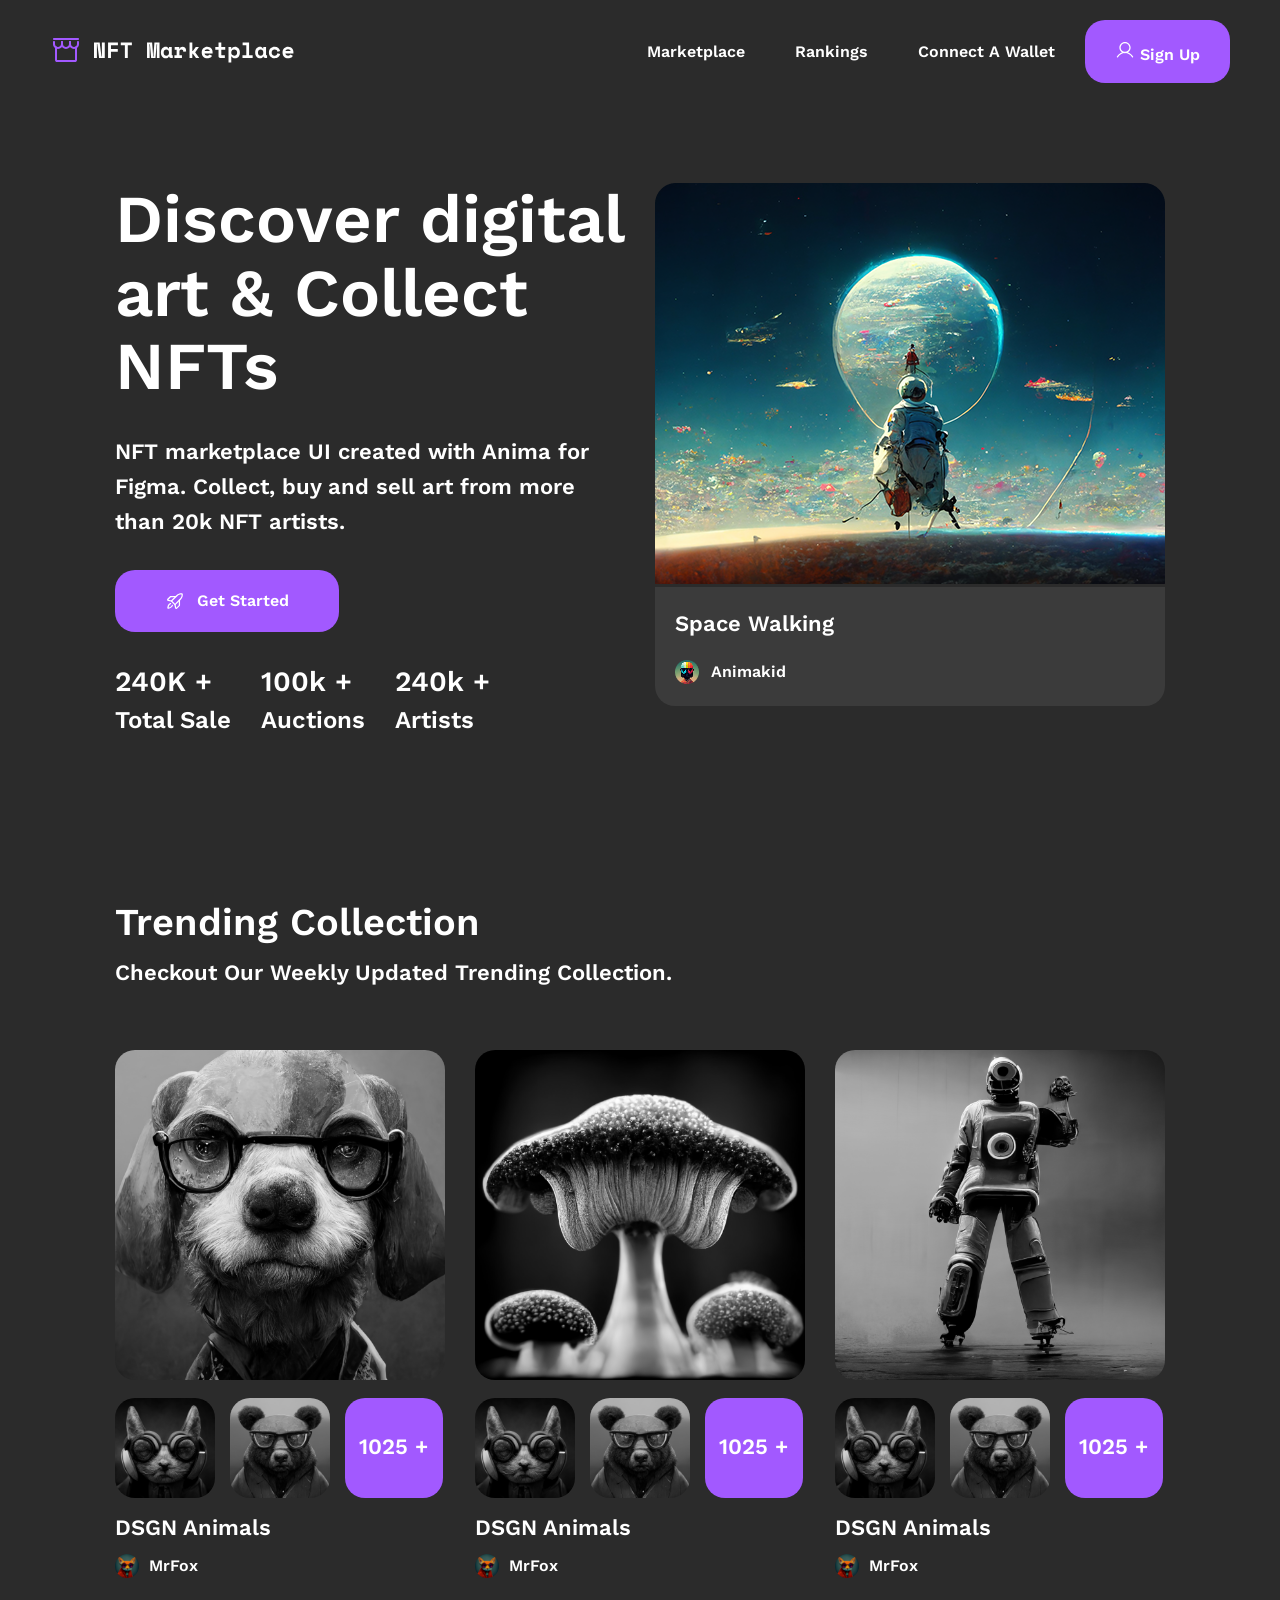
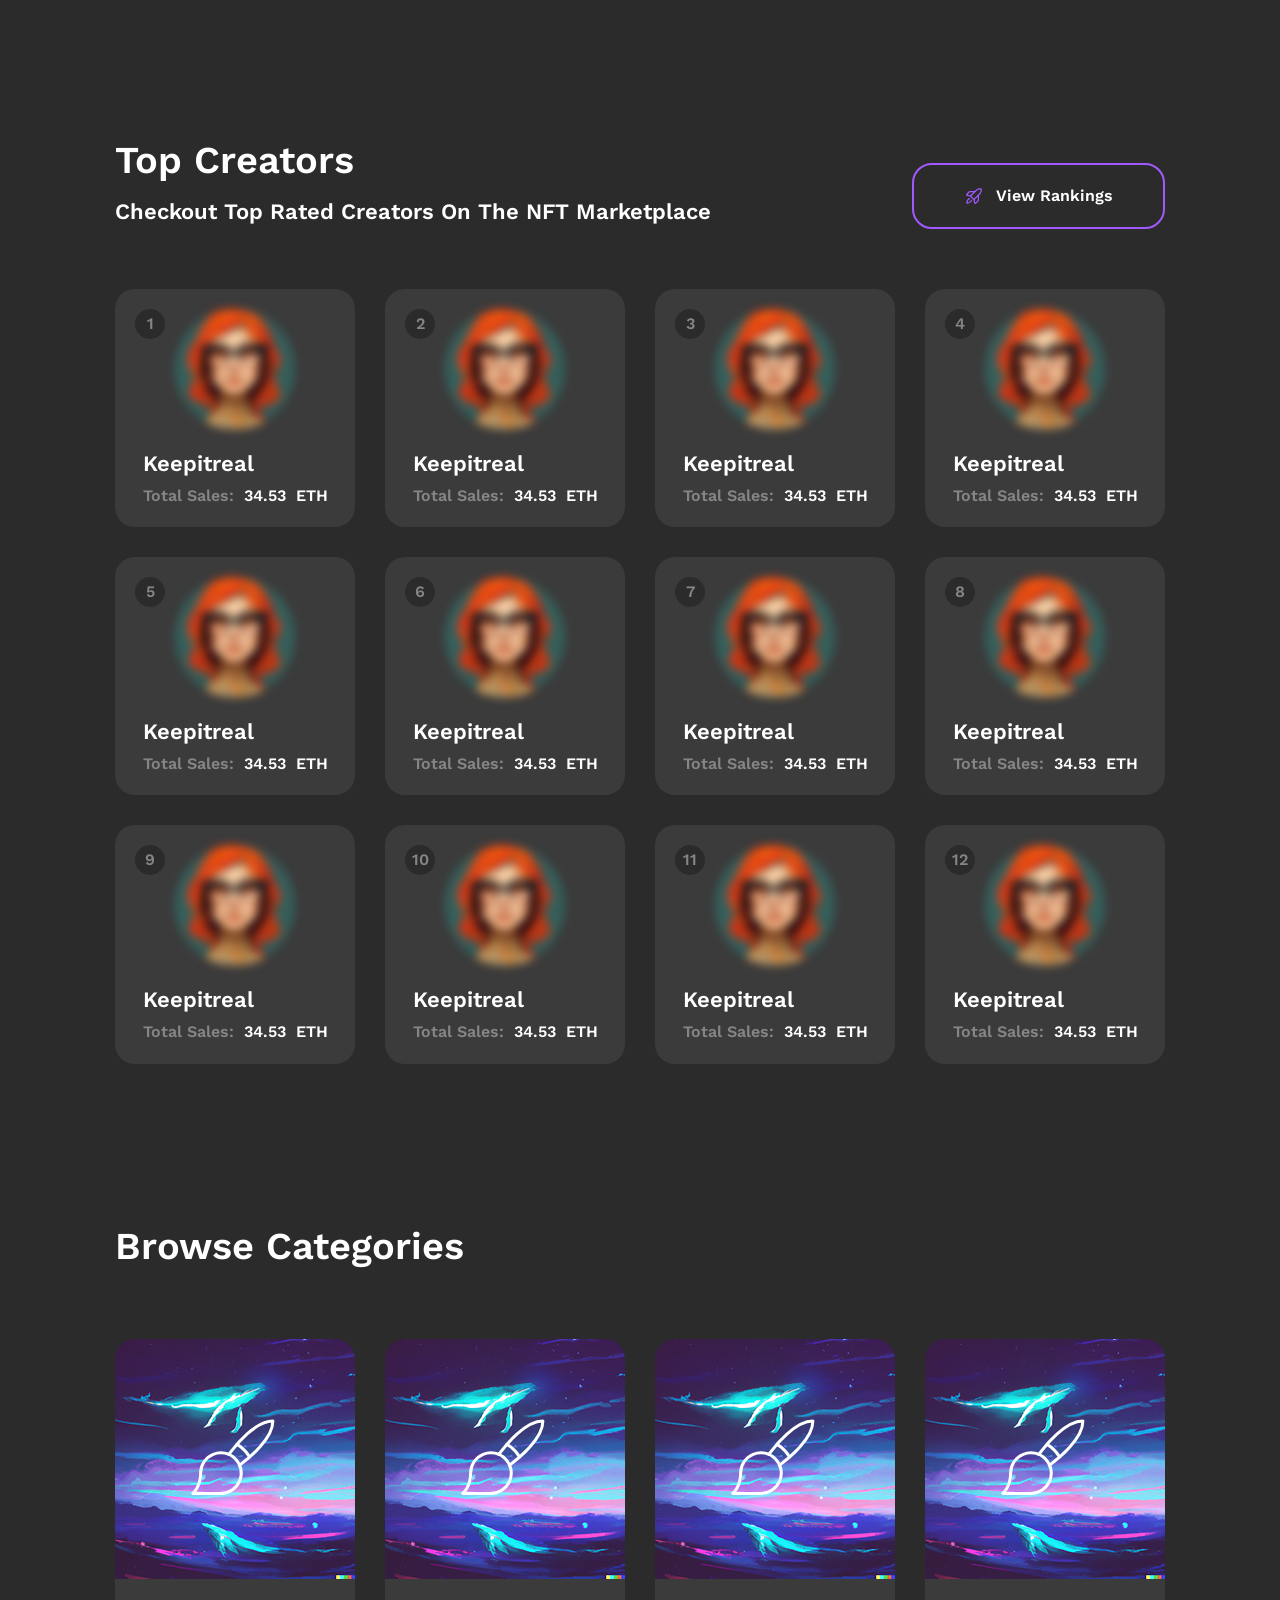
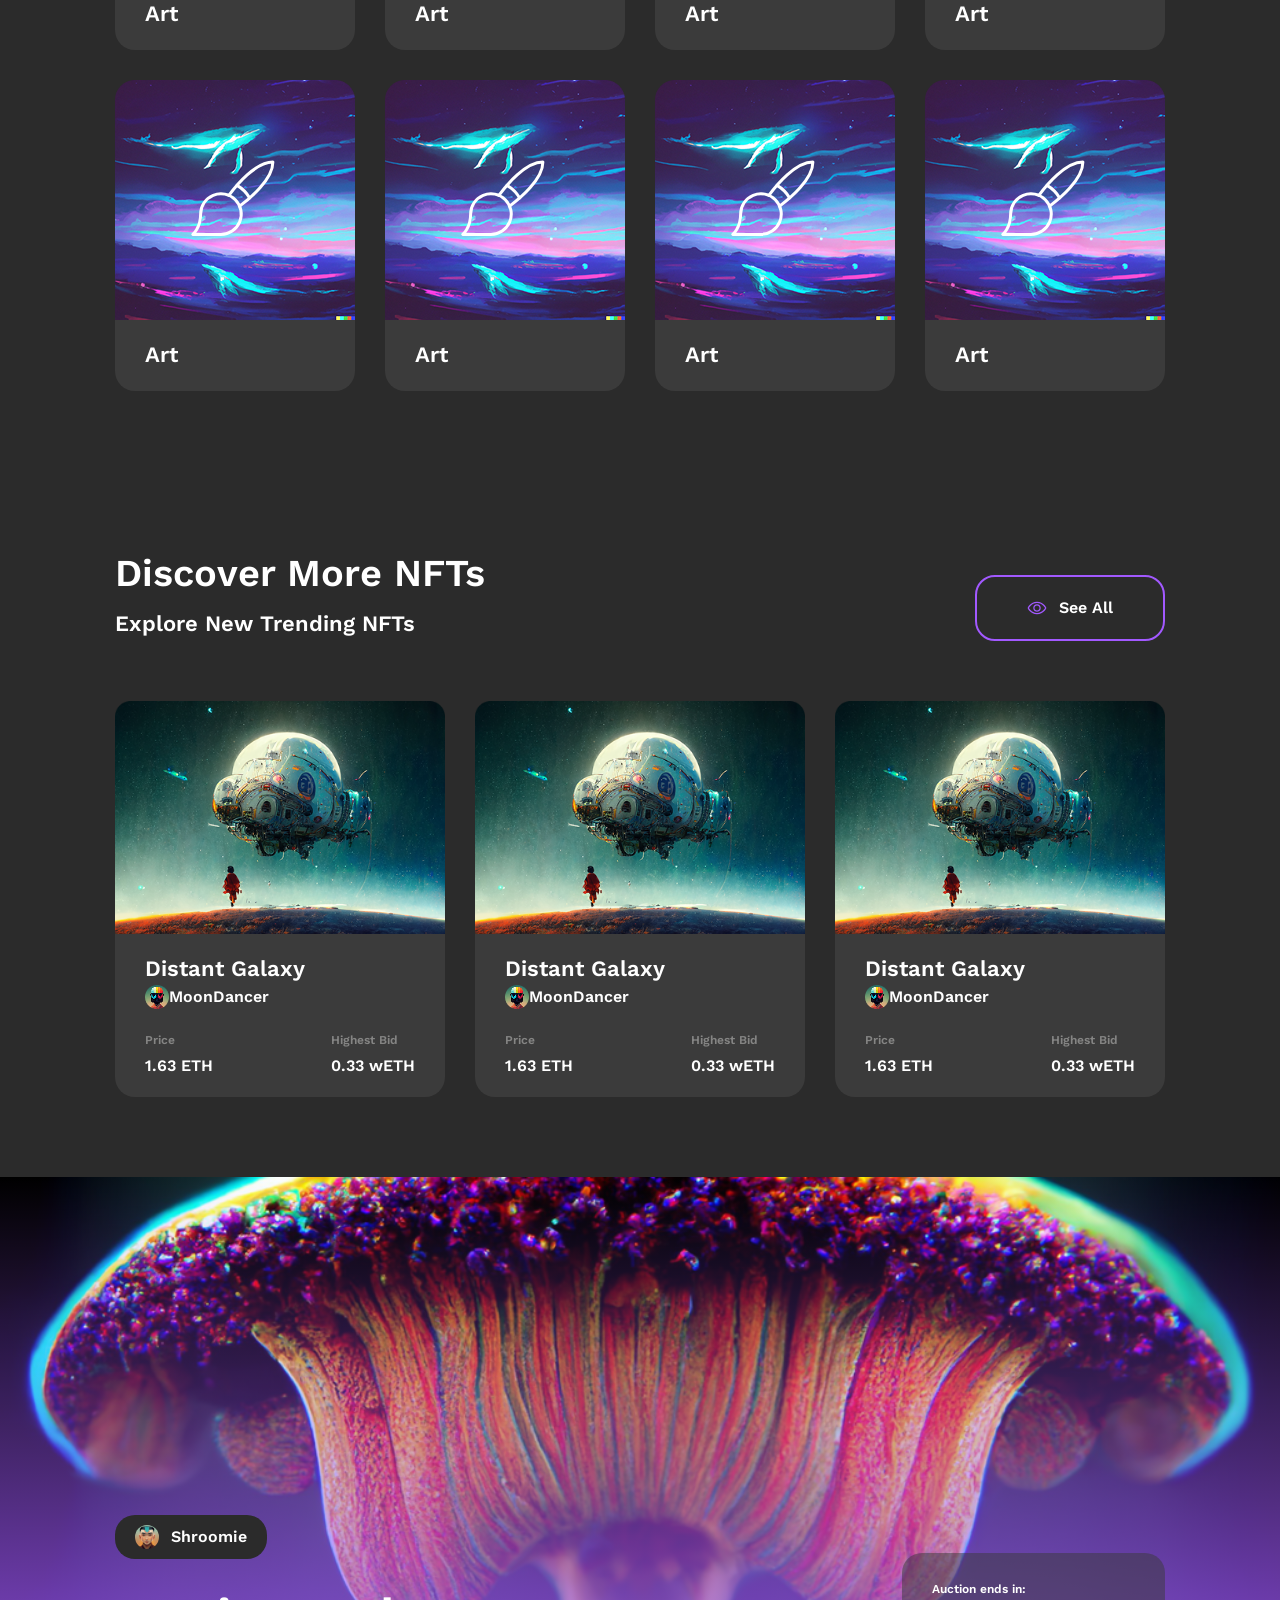
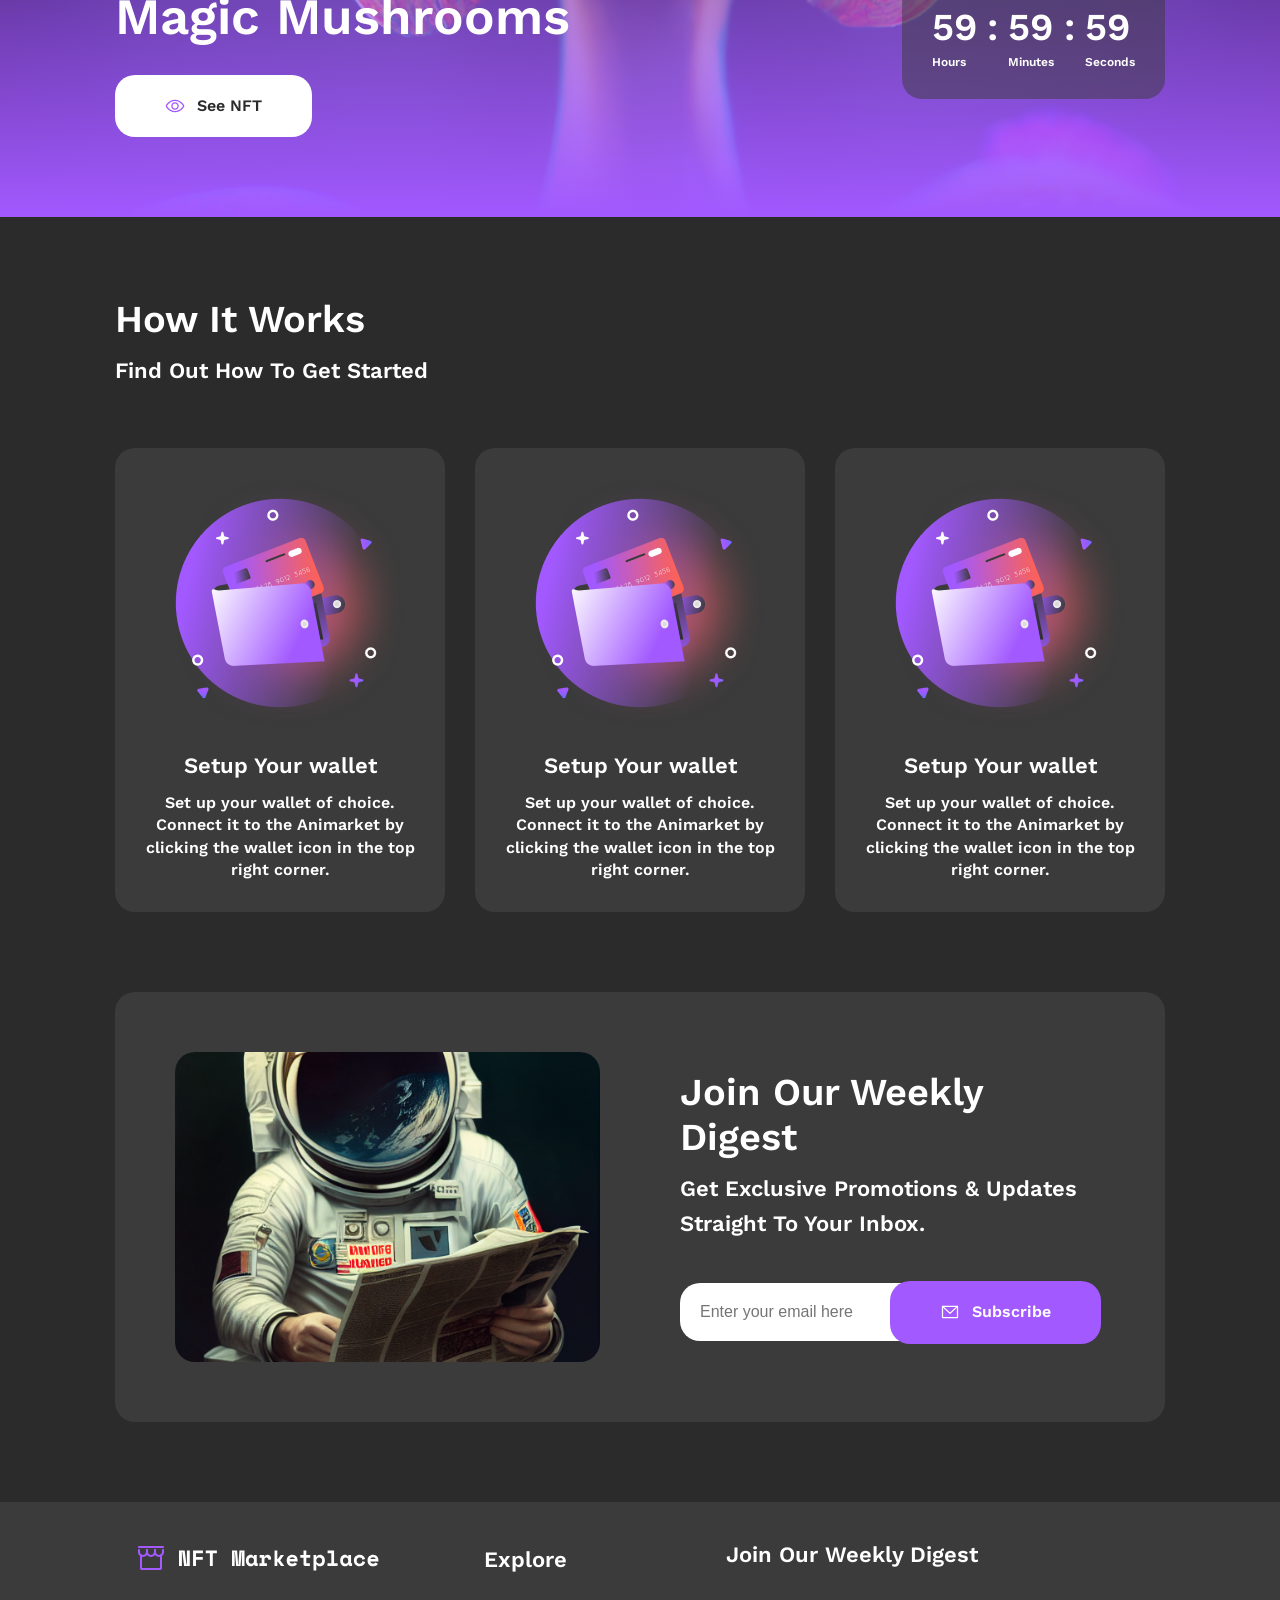
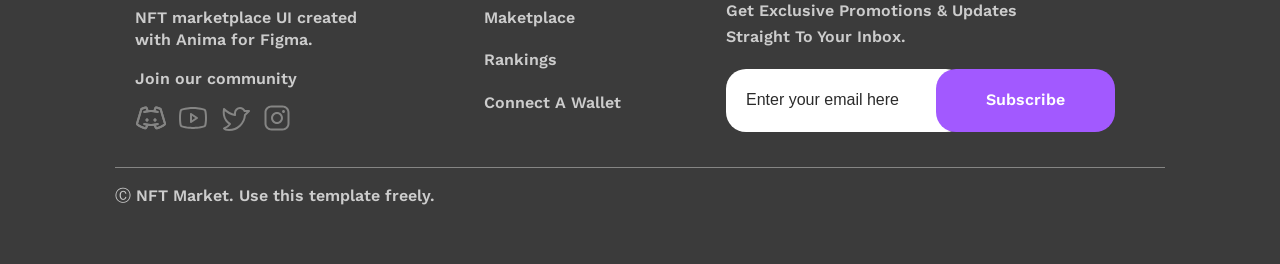
==== commit 209b8bd0: "feat: make top creators section and section wrappers responsive on tablet." ====
--- a/index.html
+++ b/index.html
@@ -237,109 +237,133 @@
                     <article class="author-card d-flex d-column align-center">
                         <span class="order lh-140 d-flex justify-center align-center">1 </span>
                         <img src="assets/images/avatar-keepitreal.png" alt="keepitreal avatar">
-                        <h3 class="bold-600 lh-140">Keepitreal</h3>
-                        <div class="d-flex align-center lh-140">
-                            <p>Total Sales:</p>
-                            <p><span>34.53</span>ETH</p>
+                        <div>
+                            <h3 class="bold-600 lh-140">Keepitreal</h3>
+                            <div class="d-flex align-center lh-140">
+                                <p>Total Sales:</p>
+                                <p><span>34.53</span>ETH</p>
+                            </div>
                         </div>
                     </article>
                     <article class="author-card d-flex d-column align-center">
                         <span class="order lh-140 d-flex justify-center align-center">2 </span>
                         <img src="assets/images/avatar-keepitreal.png" alt="keepitreal avatar">
-                        <h3 class="bold-600 lh-140">Keepitreal</h3>
-                        <div class="d-flex align-center lh-140">
-                            <p>Total Sales:</p>
-                            <p><span>34.53</span>ETH</p>
+                        <div>
+                            <h3 class="bold-600 lh-140">Keepitreal</h3>
+                            <div class="d-flex align-center lh-140">
+                                <p>Total Sales:</p>
+                                <p><span>34.53</span>ETH</p>
+                            </div>
                         </div>
                     </article>
                     <article class="author-card d-flex d-column align-center">
                         <span class="order lh-140 d-flex justify-center align-center">3 </span>
                         <img src="assets/images/avatar-keepitreal.png" alt="keepitreal avatar">
-                        <h3 class="bold-600 lh-140">Keepitreal</h3>
-                        <div class="d-flex align-center lh-140">
-                            <p>Total Sales:</p>
-                            <p><span>34.53</span>ETH</p>
+                        <div>
+                            <h3 class="bold-600 lh-140">Keepitreal</h3>
+                            <div class="d-flex align-center lh-140">
+                                <p>Total Sales:</p>
+                                <p><span>34.53</span>ETH</p>
+                            </div>
                         </div>
                     </article>
                     <article class="author-card d-flex d-column align-center">
                         <span class="order lh-140 d-flex justify-center align-center">4 </span>
                         <img src="assets/images/avatar-keepitreal.png" alt="keepitreal avatar">
-                        <h3 class="bold-600 lh-140">Keepitreal</h3>
-                        <div class="d-flex align-center lh-140">
-                            <p>Total Sales:</p>
-                            <p><span>34.53</span>ETH</p>
+                        <div>
+                            <h3 class="bold-600 lh-140">Keepitreal</h3>
+                            <div class="d-flex align-center lh-140">
+                                <p>Total Sales:</p>
+                                <p><span>34.53</span>ETH</p>
+                            </div>
                         </div>
                     </article>
                     <article class="author-card d-flex d-column align-center">
                         <span class="order lh-140 d-flex justify-center align-center">5 </span>
                         <img src="assets/images/avatar-keepitreal.png" alt="keepitreal avatar">
-                        <h3 class="bold-600 lh-140">Keepitreal</h3>
-                        <div class="d-flex align-center lh-140">
-                            <p>Total Sales:</p>
-                            <p><span>34.53</span>ETH</p>
+                        <div>
+                            <h3 class="bold-600 lh-140">Keepitreal</h3>
+                            <div class="d-flex align-center lh-140">
+                                <p>Total Sales:</p>
+                                <p><span>34.53</span>ETH</p>
+                            </div>
                         </div>
                     </article>
                     <article class="author-card d-flex d-column align-center">
                         <span class="order lh-140 d-flex justify-center align-center">6 </span>
                         <img src="assets/images/avatar-keepitreal.png" alt="keepitreal avatar">
-                        <h3 class="bold-600 lh-140">Keepitreal</h3>
-                        <div class="d-flex align-center lh-140">
-                            <p>Total Sales:</p>
-                            <p><span>34.53</span>ETH</p>
+                        <div>
+                            <h3 class="bold-600 lh-140">Keepitreal</h3>
+                            <div class="d-flex align-center lh-140">
+                                <p>Total Sales:</p>
+                                <p><span>34.53</span>ETH</p>
+                            </div>
                         </div>
                     </article>
                     <article class="author-card d-flex d-column align-center">
                         <span class="order lh-140 d-flex justify-center align-center">7 </span>
                         <img src="assets/images/avatar-keepitreal.png" alt="keepitreal avatar">
-                        <h3 class="bold-600 lh-140">Keepitreal</h3>
-                        <div class="d-flex align-center lh-140">
-                            <p>Total Sales:</p>
-                            <p><span>34.53</span>ETH</p>
+                        <div>
+                            <h3 class="bold-600 lh-140">Keepitreal</h3>
+                            <div class="d-flex align-center lh-140">
+                                <p>Total Sales:</p>
+                                <p><span>34.53</span>ETH</p>
+                            </div>
                         </div>
                     </article>
                     <article class="author-card d-flex d-column align-center">
                         <span class="order lh-140 d-flex justify-center align-center">8 </span>
                         <img src="assets/images/avatar-keepitreal.png" alt="keepitreal avatar">
-                        <h3 class="bold-600 lh-140">Keepitreal</h3>
-                        <div class="d-flex align-center lh-140">
-                            <p>Total Sales:</p>
-                            <p><span>34.53</span>ETH</p>
+                        <div>
+                            <h3 class="bold-600 lh-140">Keepitreal</h3>
+                            <div class="d-flex align-center lh-140">
+                                <p>Total Sales:</p>
+                                <p><span>34.53</span>ETH</p>
+                            </div>
                         </div>
                     </article>
                     <article class="author-card d-flex d-column align-center">
                         <span class="order lh-140 d-flex justify-center align-center">9 </span>
                         <img src="assets/images/avatar-keepitreal.png" alt="keepitreal avatar">
-                        <h3 class="bold-600 lh-140">Keepitreal</h3>
-                        <div class="d-flex align-center lh-140">
-                            <p>Total Sales:</p>
-                            <p><span>34.53</span>ETH</p>
+                        <div>
+                            <h3 class="bold-600 lh-140">Keepitreal</h3>
+                            <div class="d-flex align-center lh-140">
+                                <p>Total Sales:</p>
+                                <p><span>34.53</span>ETH</p>
+                            </div>
                         </div>
                     </article>
                     <article class="author-card d-flex d-column align-center">
                         <span class="order lh-140 d-flex justify-center align-center">10 </span>
                         <img src="assets/images/avatar-keepitreal.png" alt="keepitreal avatar">
-                        <h3 class="bold-600 lh-140">Keepitreal</h3>
-                        <div class="d-flex align-center lh-140">
-                            <p>Total Sales:</p>
-                            <p><span>34.53</span>ETH</p>
+                        <div>
+                            <h3 class="bold-600 lh-140">Keepitreal</h3>
+                            <div class="d-flex align-center lh-140">
+                                <p>Total Sales:</p>
+                                <p><span>34.53</span>ETH</p>
+                            </div>
                         </div>
                     </article>
                     <article class="author-card d-flex d-column align-center">
                         <span class="order lh-140 d-flex justify-center align-center">11 </span>
                         <img src="assets/images/avatar-keepitreal.png" alt="keepitreal avatar">
-                        <h3 class="bold-600 lh-140">Keepitreal</h3>
-                        <div class="d-flex align-center lh-140">
-                            <p>Total Sales:</p>
-                            <p><span>34.53</span>ETH</p>
+                        <div>
+                            <h3 class="bold-600 lh-140">Keepitreal</h3>
+                            <div class="d-flex align-center lh-140">
+                                <p>Total Sales:</p>
+                                <p><span>34.53</span>ETH</p>
+                            </div>
                         </div>
                     </article>
                     <article class="author-card d-flex d-column align-center">
                         <span class="order lh-140 d-flex justify-center align-center">12 </span>
                         <img src="assets/images/avatar-keepitreal.png" alt="keepitreal avatar">
-                        <h3 class="bold-600 lh-140">Keepitreal</h3>
-                        <div class="d-flex align-center lh-140">
-                            <p>Total Sales:</p>
-                            <p><span>34.53</span>ETH</p>
+                        <div>
+                            <h3 class="bold-600 lh-140">Keepitreal</h3>
+                            <div class="d-flex align-center lh-140">
+                                <p>Total Sales:</p>
+                                <p><span>34.53</span>ETH</p>
+                            </div>
                         </div>
                     </article>
 
--- a/assets/css/style.css
+++ b/assets/css/style.css
@@ -882,6 +882,25 @@
 }
 
 @media (max-width: 1168px) {
+    section{
+        header{
+            div{
+                h2{
+                    font-size: var(--heading-4);
+                }
+                p{
+                    font-size: var(--base);
+                }
+            }
+        }
+        .wrapper{
+            justify-content: space-evenly;
+            row-gap: 50px;
+        }
+
+
+    }
+
     section.hero {
         >div {
             justify-content: center;
@@ -1042,7 +1061,65 @@
 
 }
 
+@media (max-width: 935px){
+    section{
+        header{
+            div:has(+a.btn){ 
+                p{
+                    max-width: 350px;
+                }
+            }
+        }
+         .wrapper{
+            row-gap: 30px;
+        }
+        
+    }
+    section.top-creators{
+        .wrapper{
+          article.author-card{
+            
+            flex-direction: row;
+            width: 330px;
+            gap: 20px;
+            .order{
+                z-index: 1;
+                top: 12px;
+                left: 12px;
+            }
+            img{
+                width: 60px;
+            }
+            >div{
+                
+                flex-grow: 1;
+                h3{
+                    margin-top: 0;
+                }
+            }
+          }  
+
+        }
+
+    }
+
+    section.auction{
+
+        .content-wrapper{
+
+            h2{
+                font-size: var(--heading-3);
+            }
+            
+        }
+
+    }
+
+}
+
 @media (max-width: 777px) {
+
+
     section.hero {
         position: relative;
 
@@ -1061,6 +1138,39 @@
             }
         }
     }
+
+        section.auction {
+    
+            align-items: center;
+    
+            .container {
+    
+    
+    
+                >div {
+                    flex-direction: column;
+                    align-items: flex-start;
+    
+                    .content-wrapper {
+                        
+    
+                        h2 {
+                            margin-bottom: 200px;
+                        }
+    
+    
+    
+                    }
+    
+                    .countdown-wrapper {
+                        margin-top: -235px;
+                    }
+                }
+            }
+    
+    
+        }
+
 
 }
 
@@ -1155,4 +1265,24 @@
 
 
     }
+}
+
+@media (max-width: 480px){
+
+    section.auction{
+
+        .container{
+
+            >div{
+                .content-wrapper{
+                    width: 100%;
+
+                    .btn{
+                        display: flex;
+                    }
+                }
+            }
+        }
+    }
+
 }
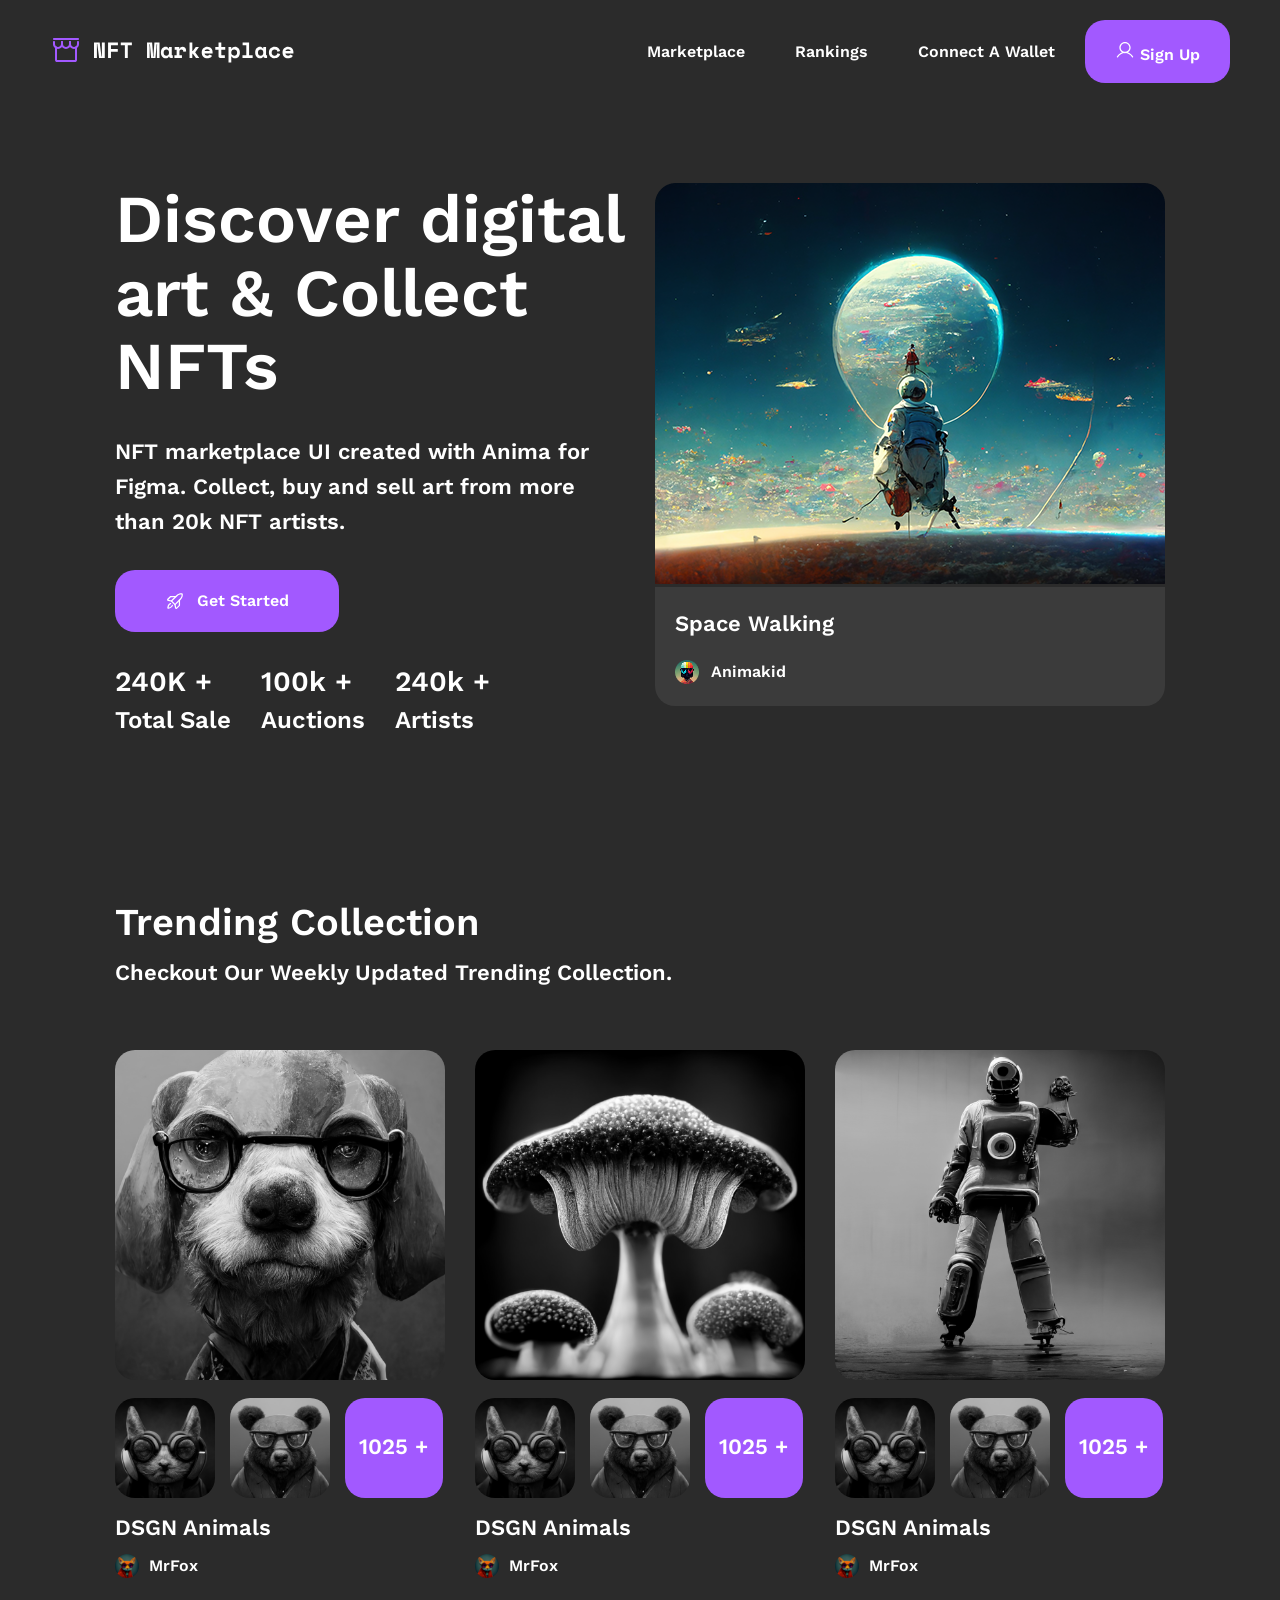
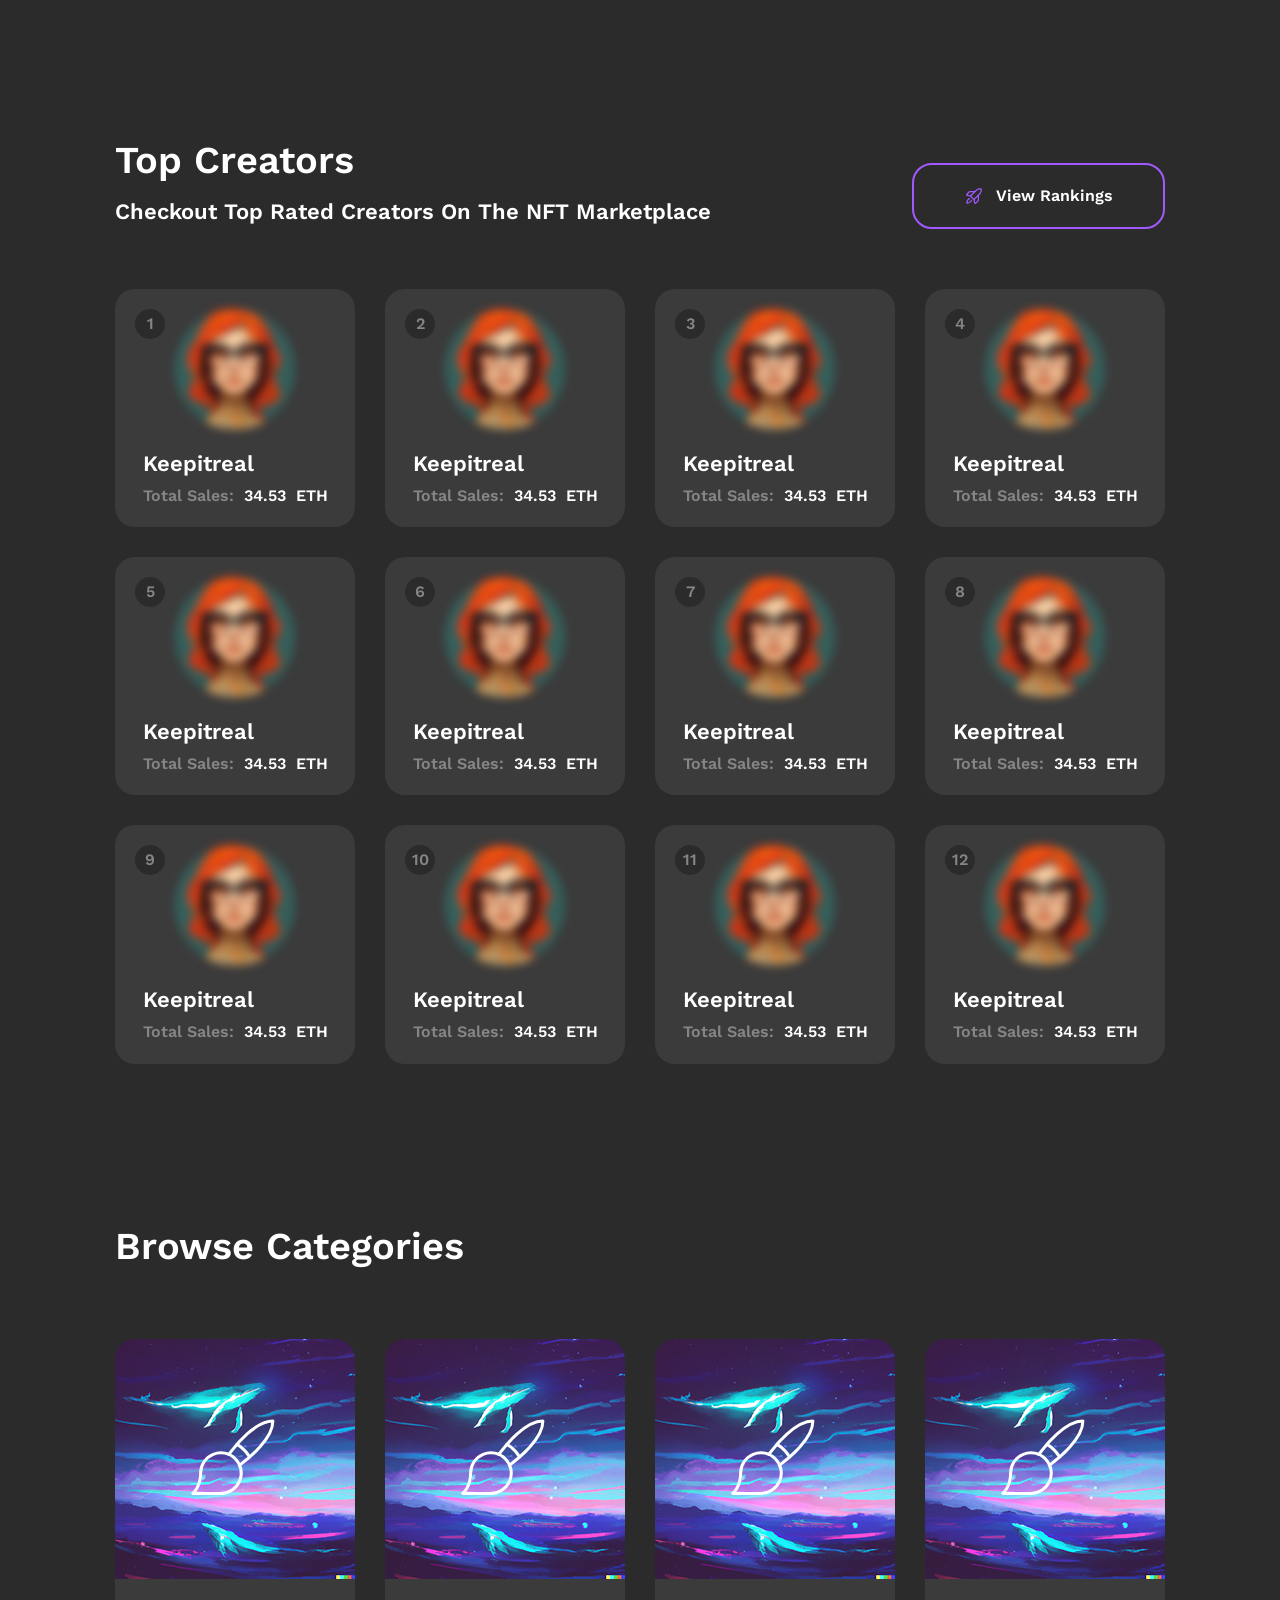
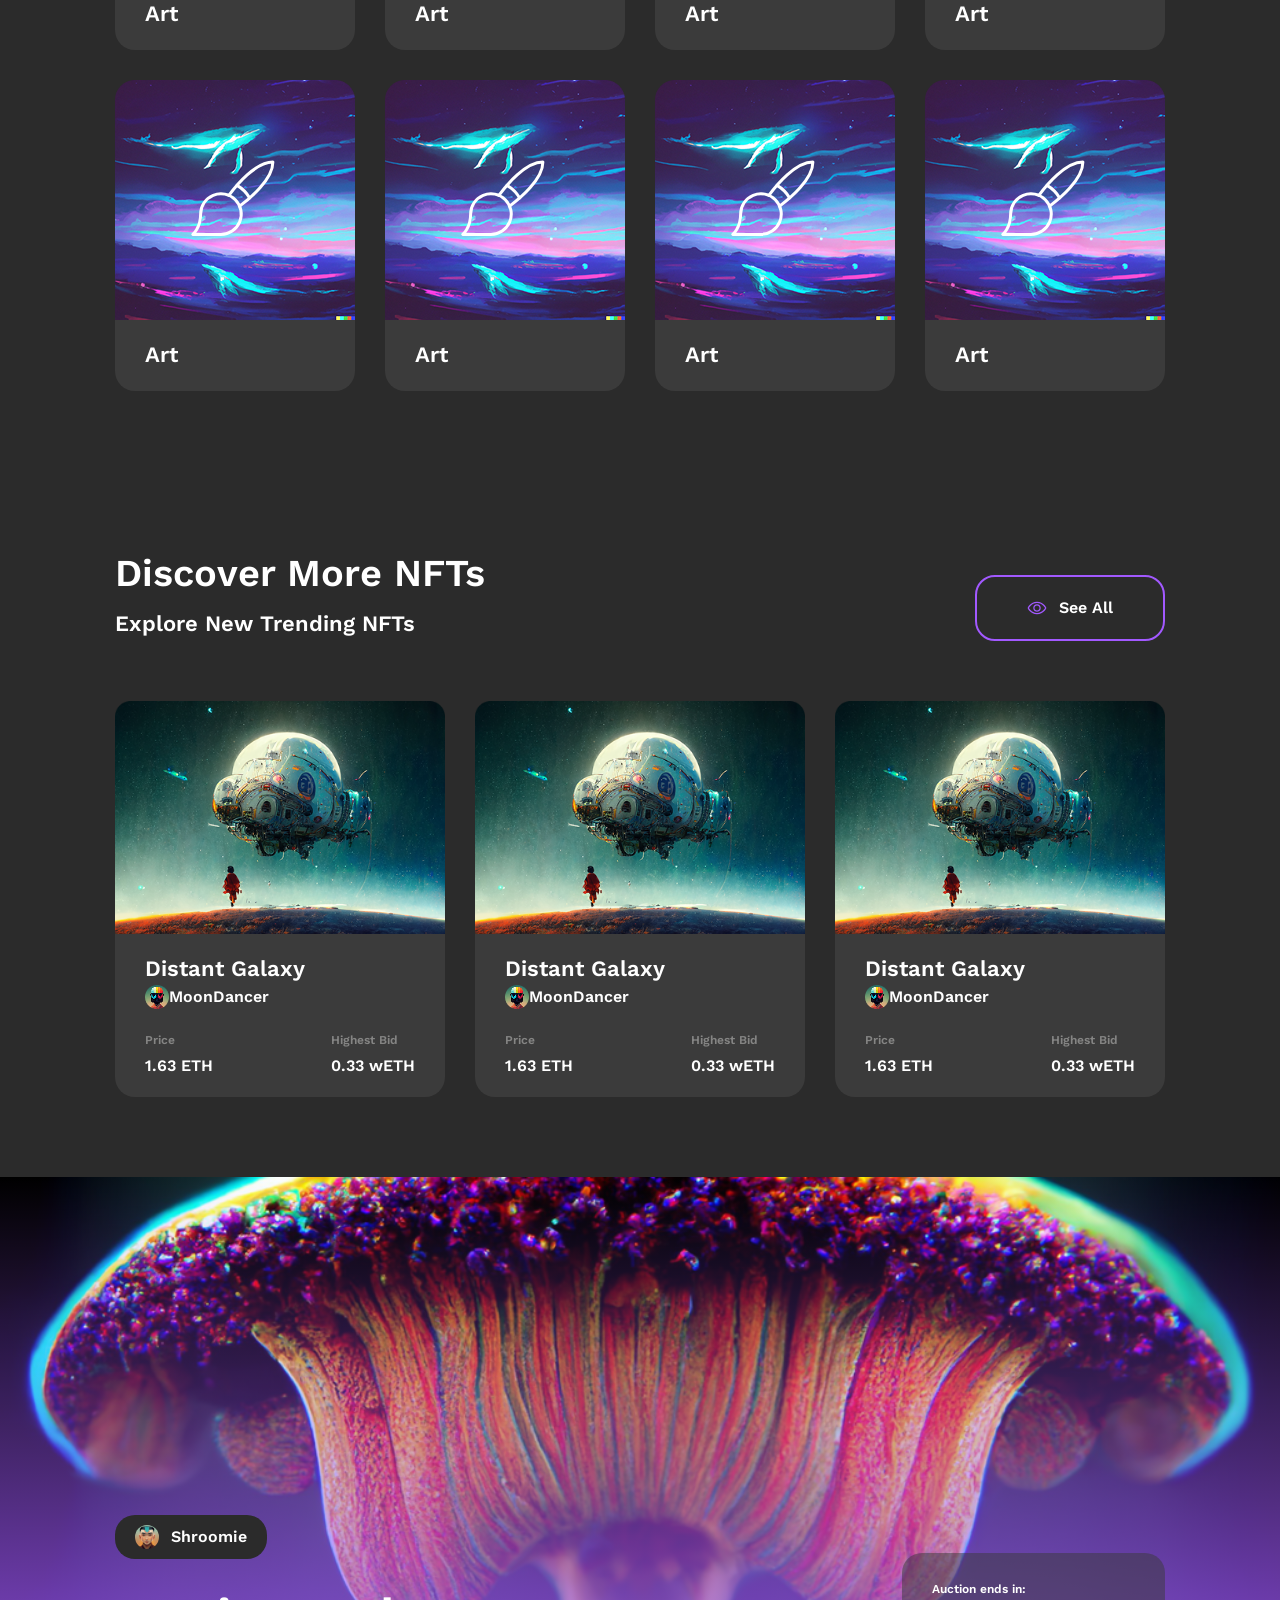
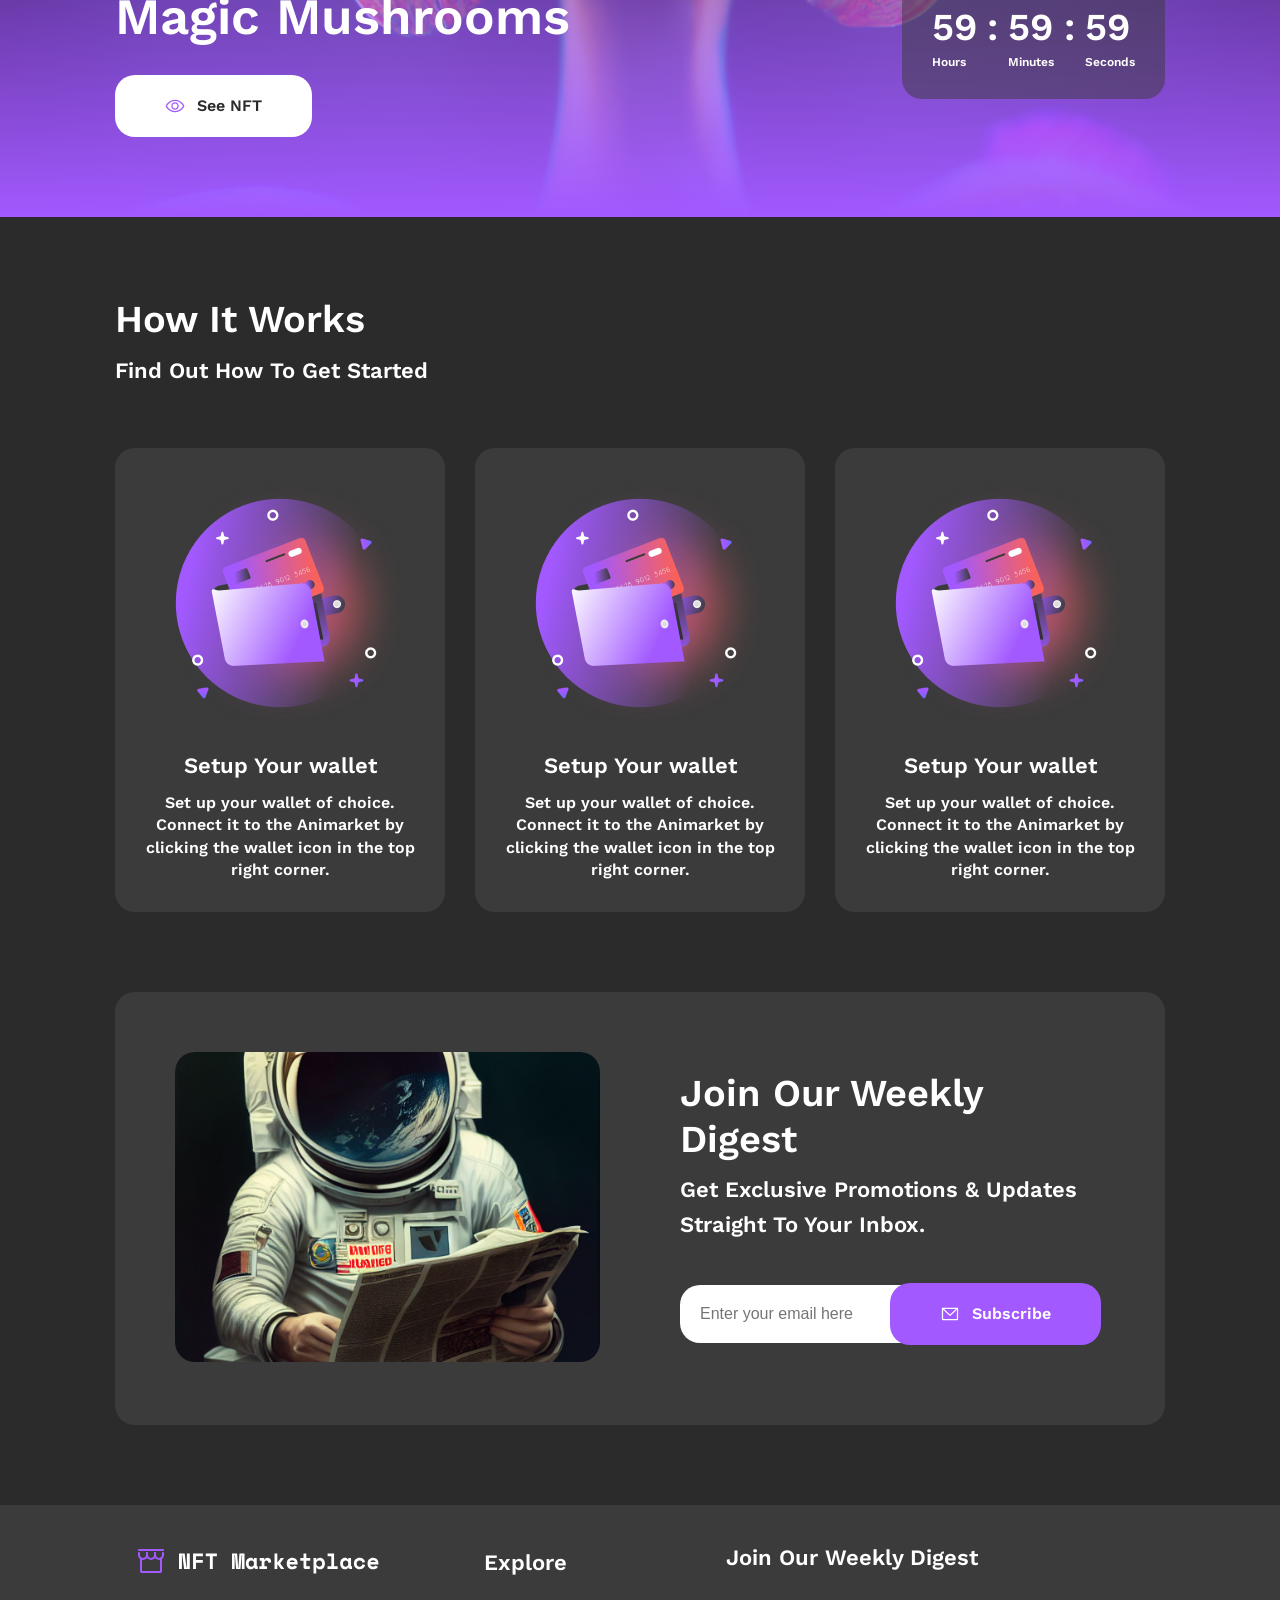
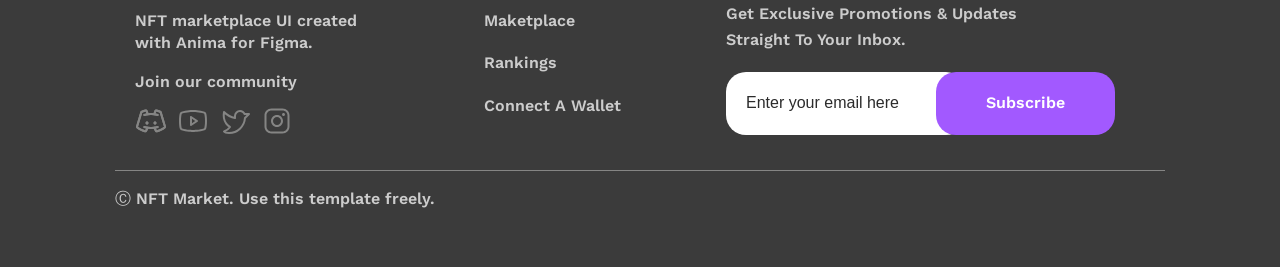
==== commit c93779d2: "Improve responsive layout of section.join-digest - Used HTML responsive images techniques  - Removed" ====
--- a/index.html
+++ b/index.html
@@ -610,8 +610,15 @@
                     </article>
                 </div>
             </section>
-            <section class="join-digest d-flex align-center wrap">
-                <img src="assets/images/astronaut.svg" alt="astrouanut-image">
+            <section class="join-digest d-flex align-center">
+                <picture>
+                    <!-- Mobile: tall portrait crop -->
+                    <source media="(max-width: 600px)" srcset="assets/images/astronaut-mobile.png">
+                    <!-- Tablet: square crop -->
+                    <source media="(max-width: 935px)" srcset="assets/images/astronaut-tablet.png">
+                    <!-- Desktop: full landscape -->
+                    <img src="assets/images/astronaut.svg" alt="astronaut picture" width="" height="">
+                </picture>
                 <div class="content">
                     <h2 class="bold-600 lh-120 capitalize">Join our weekly digest</h2>
                     <p class="lh-160 capitalize">Get exclusive promotions & updates straight to your inbox.</p>
--- a/assets/css/style.css
+++ b/assets/css/style.css
@@ -1004,6 +1004,27 @@
 
 
     }
+
+    section.join-digest{
+        /* align-items: unset; */
+        padding-inline: 40px;
+        gap: 50px;
+        >img{
+            width: 370px;
+        }
+        .content{
+            align-self: flex-start;
+            max-width: unset;
+            h2{
+                max-width: 70%;
+                font-size: var(--heading-4);
+            }
+            p{
+                 max-width: 70%;
+                font-size: var(--base);
+            }
+        }
+    }
 }
 
 
@@ -1056,11 +1077,41 @@
 
         }
     }
-
-
-
-}
-
+    section.join-digest {
+
+
+        >img {}
+
+        .content {
+
+            h2 {}
+
+            p {}
+
+            form {
+                gap: 1rem;
+                
+                align-items:stretch;
+                flex-direction: column;
+                input {
+                    padding-block: 12px ;
+                    flex-grow: 1;
+                }
+
+                a {
+                    padding-block: 12px ;
+                    position: static;
+                    justify-content: center;
+                }
+            }
+        }
+    }
+
+
+}
+
+
+       
 @media (max-width: 935px){
     section{
         header{
@@ -1113,6 +1164,36 @@
             
         }
 
+    }
+    section.join-digest {
+        padding: 40px 30px;
+        gap: 30px;
+
+        >img {
+            max-width: 300px;
+        }
+
+        .content {
+
+            h2 {
+
+            }
+
+            p {
+
+            }
+
+            form {
+                
+                input {
+                   
+                }
+
+                a {
+                  
+                }
+            }
+        }
     }
 
 }
@@ -1170,7 +1251,17 @@
     
     
         }
-
+    section.join-digest{
+       flex-direction: column;
+       .content{
+        align-self: center;
+        text-align: center;
+        h2,p{
+            max-width: unset;
+            
+        }
+       } 
+    }
 
 }
 
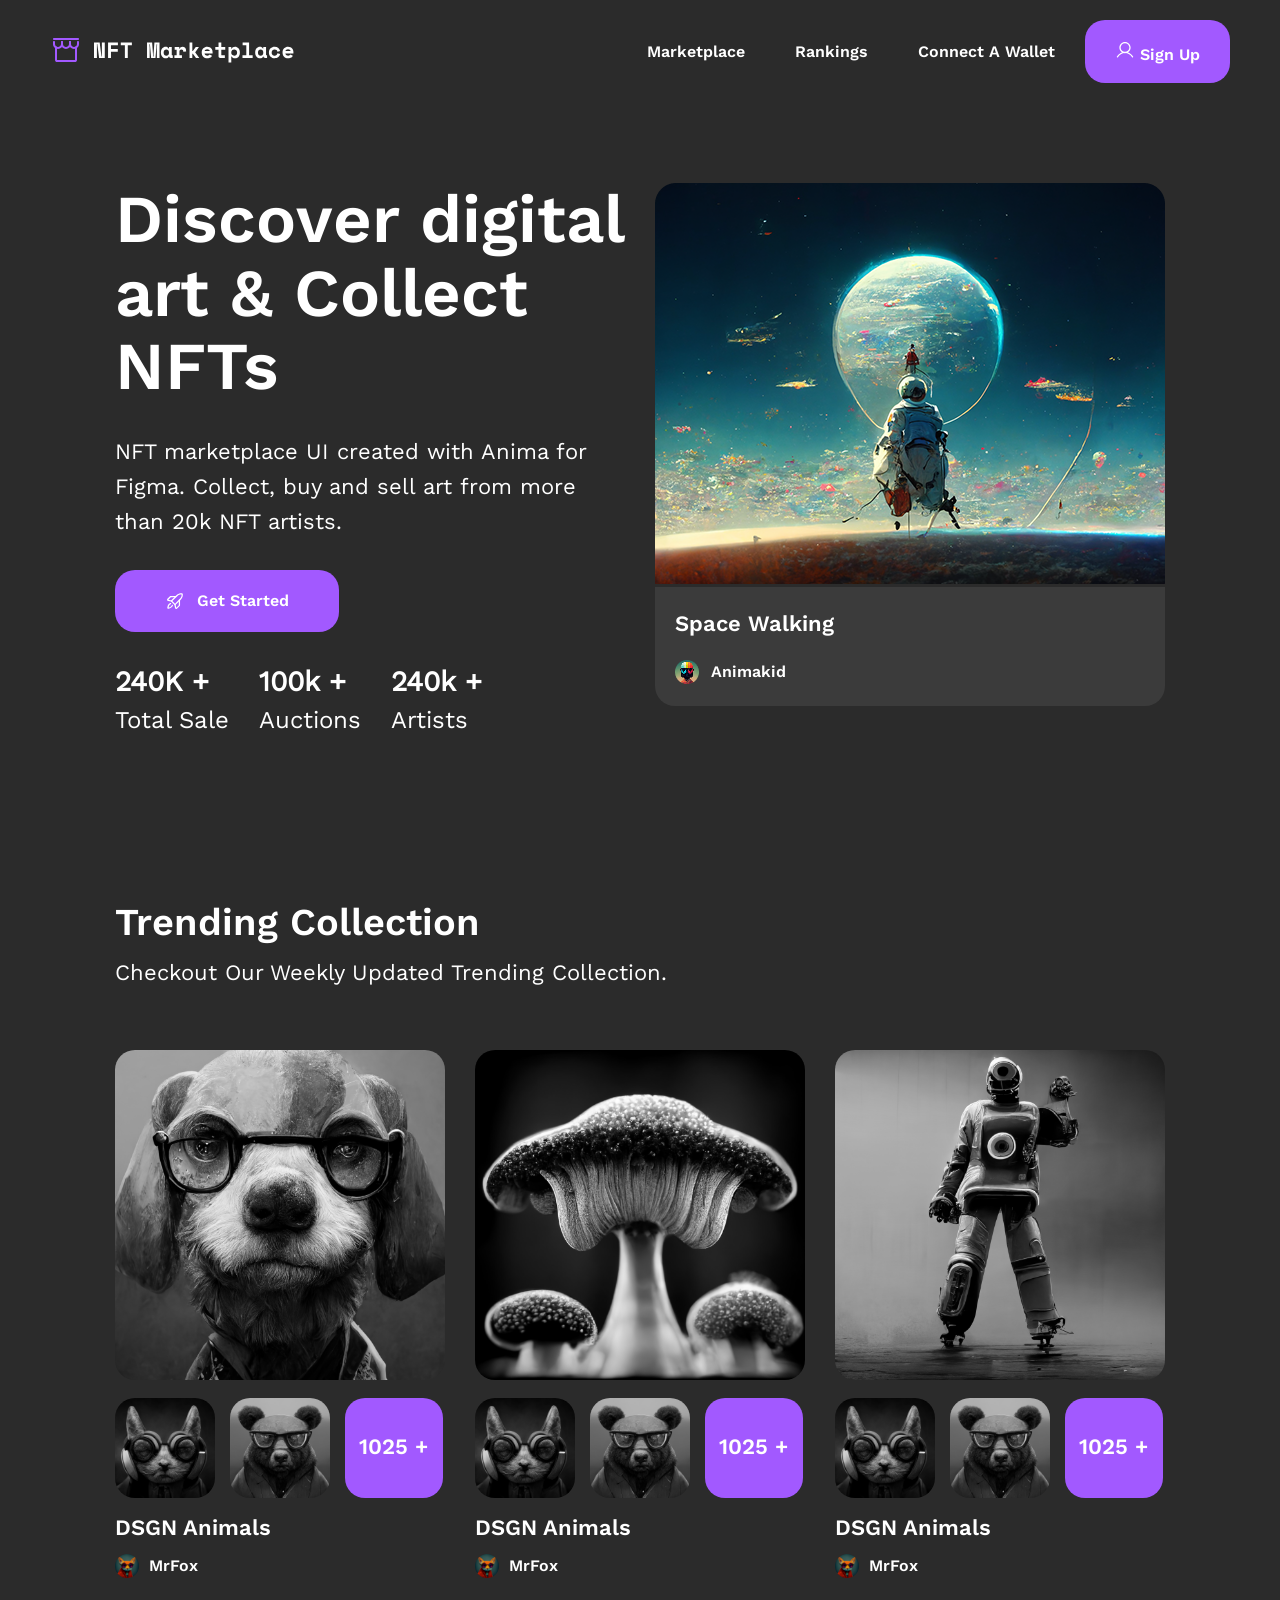
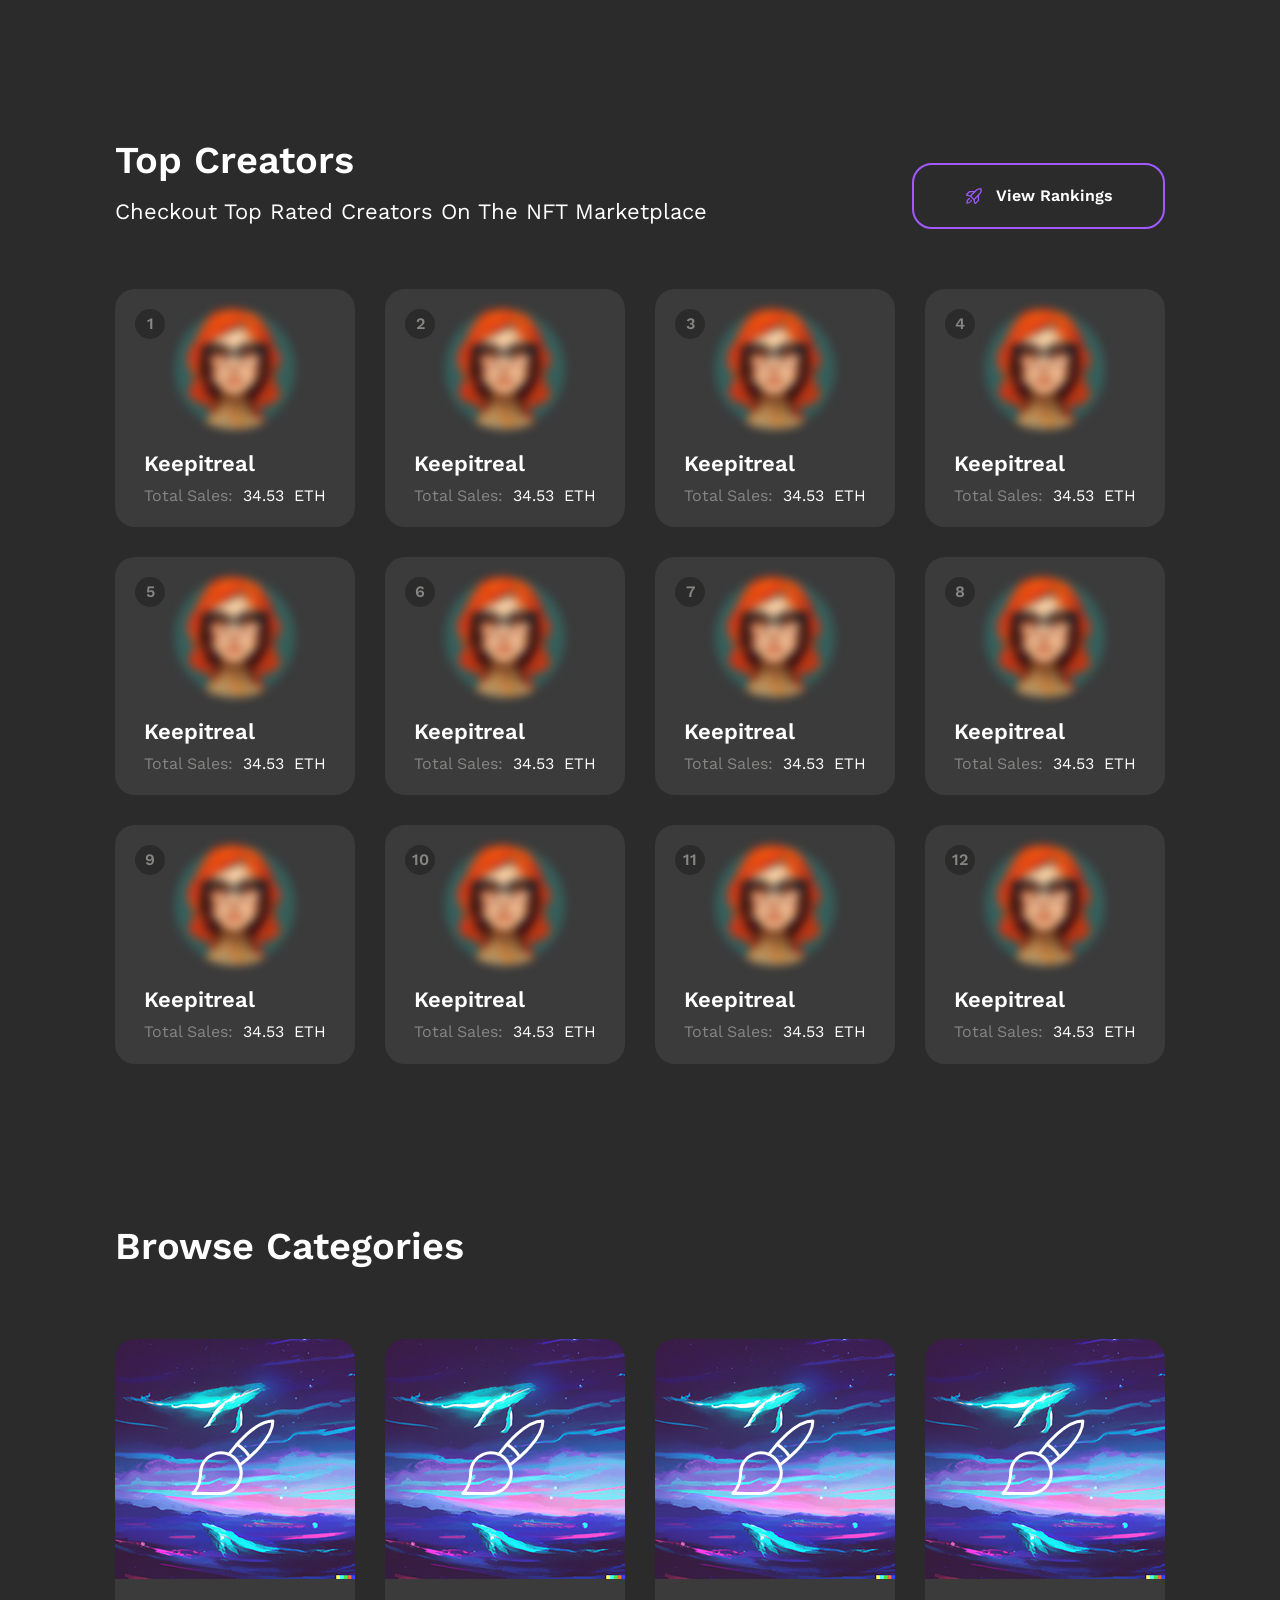
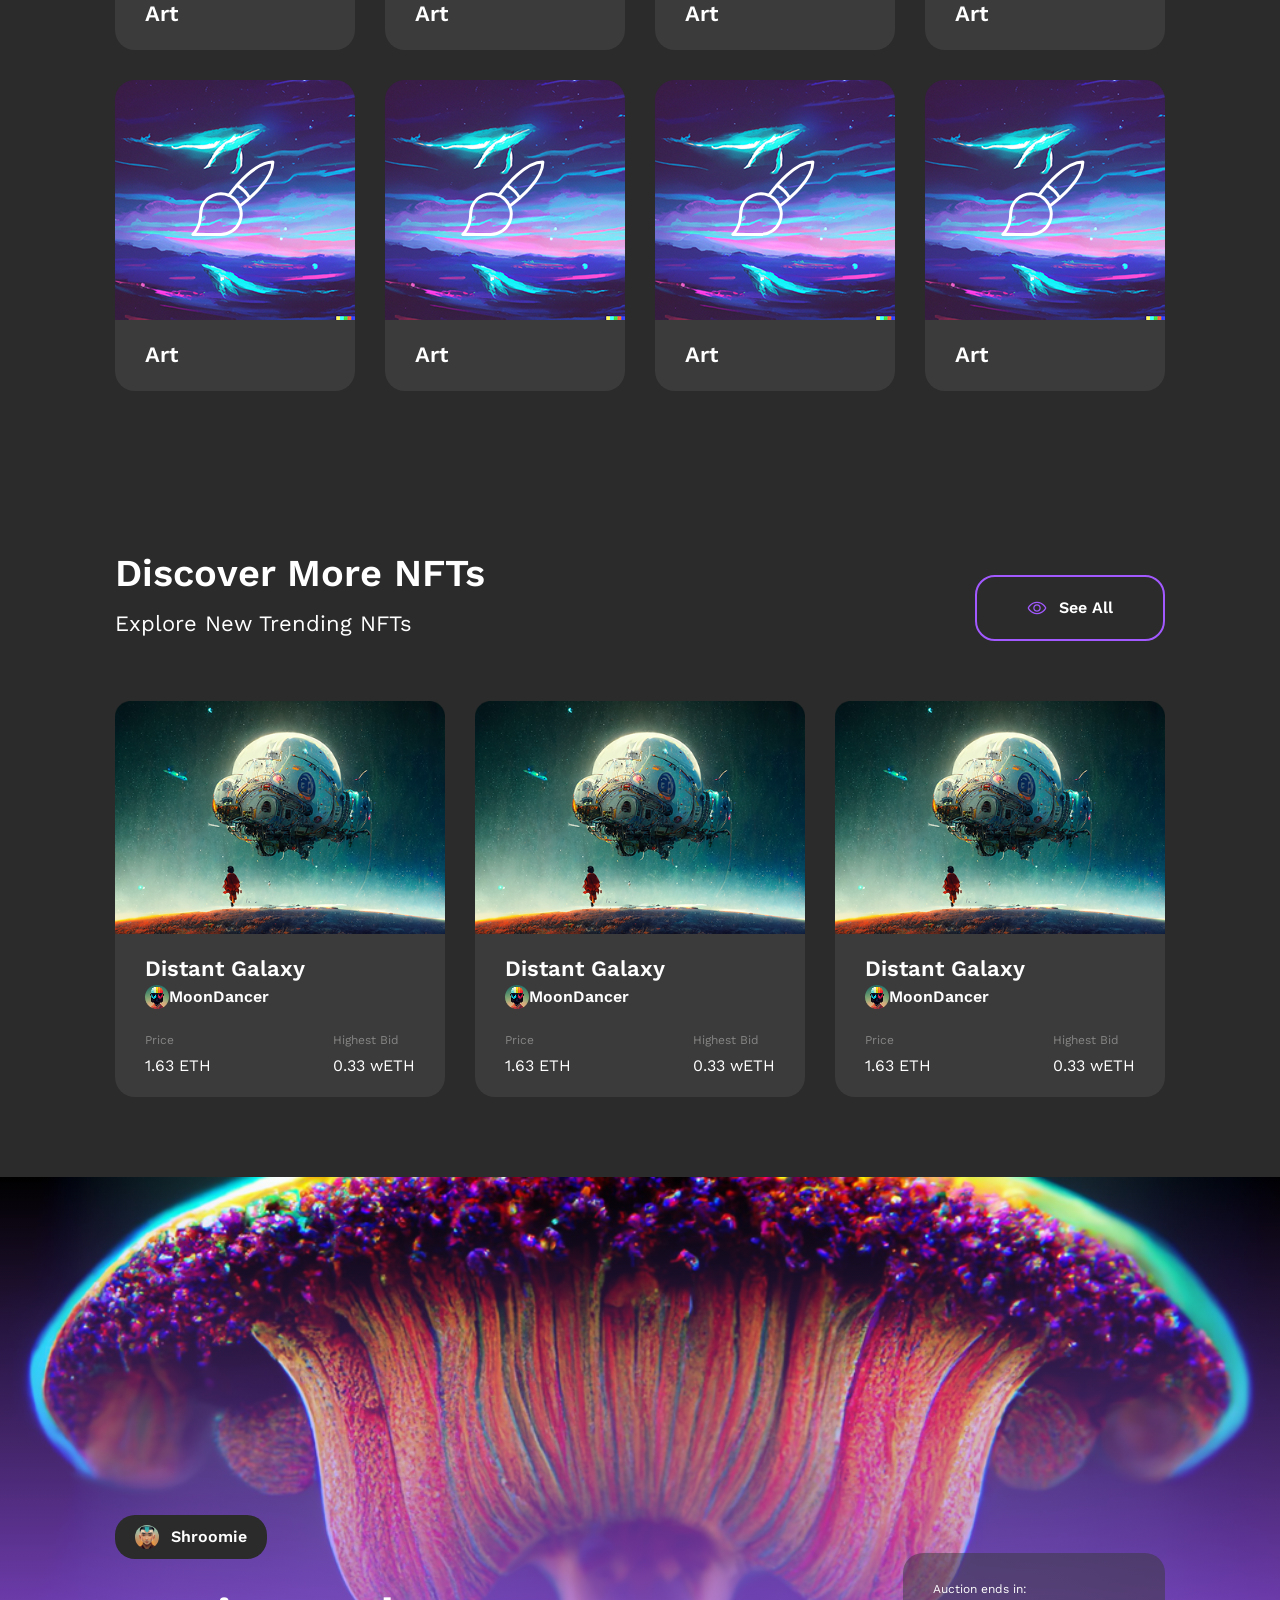
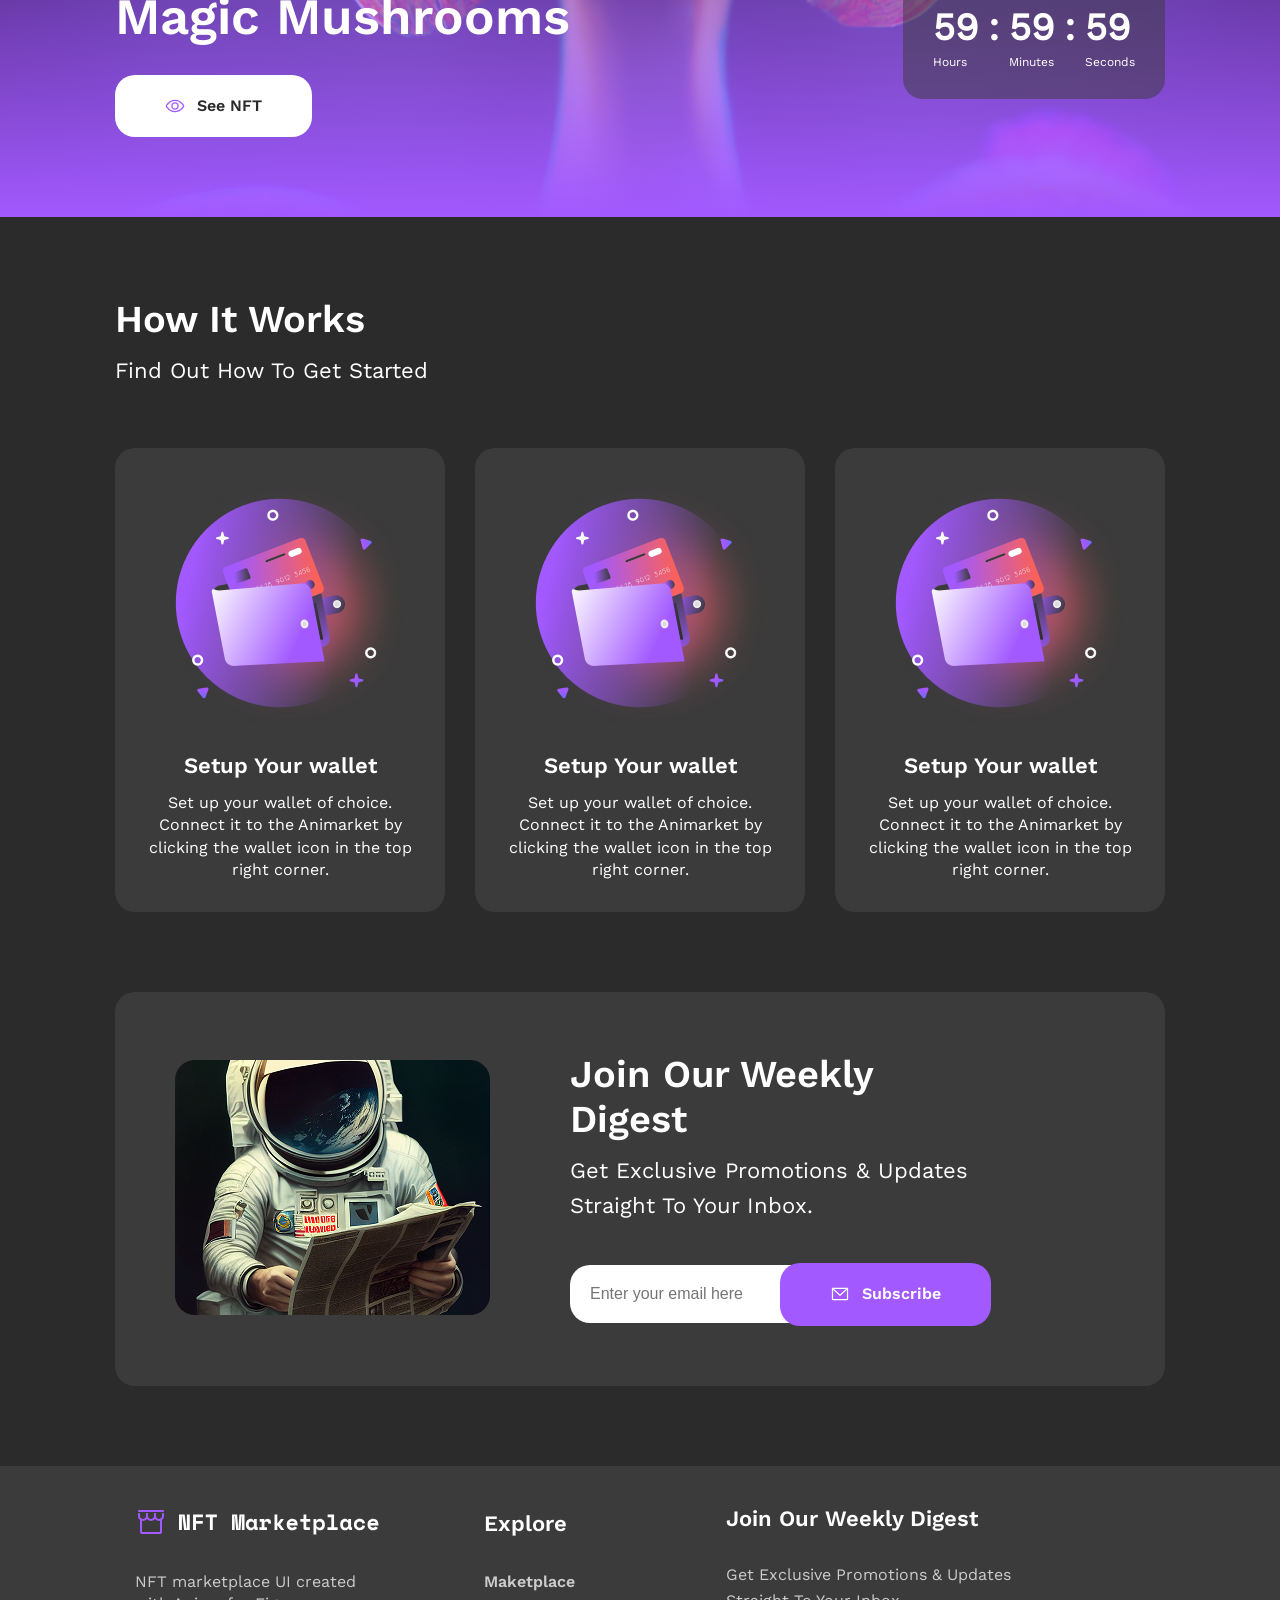
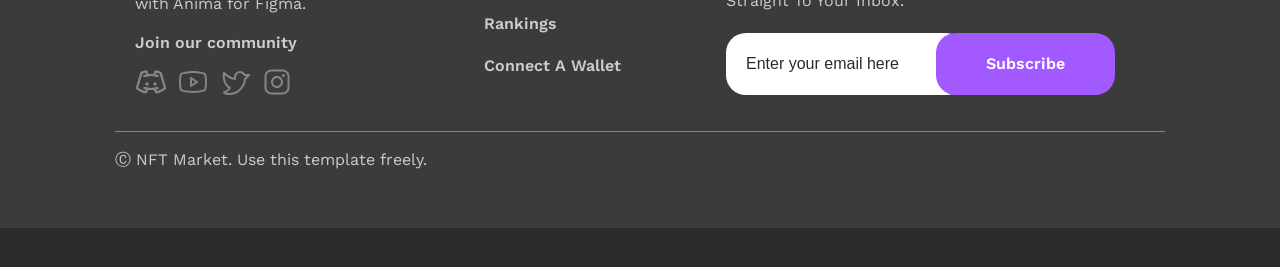
==== commit 2ab379a0: "feat (artist-page):  add artist name & cta buttons into first section (as header tag) and make it re" ====
--- a/index.html
+++ b/index.html
@@ -234,138 +234,162 @@
                     </a>
                 </header>
                 <div class="wrapper d-flex gap-30 justify-between align-center wrap">
-                    <article class="author-card d-flex d-column align-center">
-                        <span class="order lh-140 d-flex justify-center align-center">1 </span>
-                        <img src="assets/images/avatar-keepitreal.png" alt="keepitreal avatar">
-                        <div>
-                            <h3 class="bold-600 lh-140">Keepitreal</h3>
-                            <div class="d-flex align-center lh-140">
-                                <p>Total Sales:</p>
-                                <p><span>34.53</span>ETH</p>
-                            </div>
-                        </div>
-                    </article>
-                    <article class="author-card d-flex d-column align-center">
-                        <span class="order lh-140 d-flex justify-center align-center">2 </span>
-                        <img src="assets/images/avatar-keepitreal.png" alt="keepitreal avatar">
-                        <div>
-                            <h3 class="bold-600 lh-140">Keepitreal</h3>
-                            <div class="d-flex align-center lh-140">
-                                <p>Total Sales:</p>
-                                <p><span>34.53</span>ETH</p>
-                            </div>
-                        </div>
-                    </article>
-                    <article class="author-card d-flex d-column align-center">
-                        <span class="order lh-140 d-flex justify-center align-center">3 </span>
-                        <img src="assets/images/avatar-keepitreal.png" alt="keepitreal avatar">
-                        <div>
-                            <h3 class="bold-600 lh-140">Keepitreal</h3>
-                            <div class="d-flex align-center lh-140">
-                                <p>Total Sales:</p>
-                                <p><span>34.53</span>ETH</p>
-                            </div>
-                        </div>
-                    </article>
-                    <article class="author-card d-flex d-column align-center">
-                        <span class="order lh-140 d-flex justify-center align-center">4 </span>
-                        <img src="assets/images/avatar-keepitreal.png" alt="keepitreal avatar">
-                        <div>
-                            <h3 class="bold-600 lh-140">Keepitreal</h3>
-                            <div class="d-flex align-center lh-140">
-                                <p>Total Sales:</p>
-                                <p><span>34.53</span>ETH</p>
-                            </div>
-                        </div>
-                    </article>
-                    <article class="author-card d-flex d-column align-center">
-                        <span class="order lh-140 d-flex justify-center align-center">5 </span>
-                        <img src="assets/images/avatar-keepitreal.png" alt="keepitreal avatar">
-                        <div>
-                            <h3 class="bold-600 lh-140">Keepitreal</h3>
-                            <div class="d-flex align-center lh-140">
-                                <p>Total Sales:</p>
-                                <p><span>34.53</span>ETH</p>
-                            </div>
-                        </div>
-                    </article>
-                    <article class="author-card d-flex d-column align-center">
-                        <span class="order lh-140 d-flex justify-center align-center">6 </span>
-                        <img src="assets/images/avatar-keepitreal.png" alt="keepitreal avatar">
-                        <div>
-                            <h3 class="bold-600 lh-140">Keepitreal</h3>
-                            <div class="d-flex align-center lh-140">
-                                <p>Total Sales:</p>
-                                <p><span>34.53</span>ETH</p>
-                            </div>
-                        </div>
-                    </article>
-                    <article class="author-card d-flex d-column align-center">
-                        <span class="order lh-140 d-flex justify-center align-center">7 </span>
-                        <img src="assets/images/avatar-keepitreal.png" alt="keepitreal avatar">
-                        <div>
-                            <h3 class="bold-600 lh-140">Keepitreal</h3>
-                            <div class="d-flex align-center lh-140">
-                                <p>Total Sales:</p>
-                                <p><span>34.53</span>ETH</p>
-                            </div>
-                        </div>
-                    </article>
-                    <article class="author-card d-flex d-column align-center">
-                        <span class="order lh-140 d-flex justify-center align-center">8 </span>
-                        <img src="assets/images/avatar-keepitreal.png" alt="keepitreal avatar">
-                        <div>
-                            <h3 class="bold-600 lh-140">Keepitreal</h3>
-                            <div class="d-flex align-center lh-140">
-                                <p>Total Sales:</p>
-                                <p><span>34.53</span>ETH</p>
-                            </div>
-                        </div>
-                    </article>
-                    <article class="author-card d-flex d-column align-center">
-                        <span class="order lh-140 d-flex justify-center align-center">9 </span>
-                        <img src="assets/images/avatar-keepitreal.png" alt="keepitreal avatar">
-                        <div>
-                            <h3 class="bold-600 lh-140">Keepitreal</h3>
-                            <div class="d-flex align-center lh-140">
-                                <p>Total Sales:</p>
-                                <p><span>34.53</span>ETH</p>
-                            </div>
-                        </div>
-                    </article>
-                    <article class="author-card d-flex d-column align-center">
-                        <span class="order lh-140 d-flex justify-center align-center">10 </span>
-                        <img src="assets/images/avatar-keepitreal.png" alt="keepitreal avatar">
-                        <div>
-                            <h3 class="bold-600 lh-140">Keepitreal</h3>
-                            <div class="d-flex align-center lh-140">
-                                <p>Total Sales:</p>
-                                <p><span>34.53</span>ETH</p>
-                            </div>
-                        </div>
-                    </article>
-                    <article class="author-card d-flex d-column align-center">
-                        <span class="order lh-140 d-flex justify-center align-center">11 </span>
-                        <img src="assets/images/avatar-keepitreal.png" alt="keepitreal avatar">
-                        <div>
-                            <h3 class="bold-600 lh-140">Keepitreal</h3>
-                            <div class="d-flex align-center lh-140">
-                                <p>Total Sales:</p>
-                                <p><span>34.53</span>ETH</p>
-                            </div>
-                        </div>
-                    </article>
-                    <article class="author-card d-flex d-column align-center">
-                        <span class="order lh-140 d-flex justify-center align-center">12 </span>
-                        <img src="assets/images/avatar-keepitreal.png" alt="keepitreal avatar">
-                        <div>
-                            <h3 class="bold-600 lh-140">Keepitreal</h3>
-                            <div class="d-flex align-center lh-140">
-                                <p>Total Sales:</p>
-                                <p><span>34.53</span>ETH</p>
-                            </div>
-                        </div>
-                    </article>
+                    <a href="artist-page.html">
+                        <article class="author-card d-flex d-column align-center">
+                            <span class="order lh-140 d-flex justify-center align-center">1 </span>
+                            <img src="assets/images/avatar-keepitreal.png" alt="keepitreal avatar">
+                            <div>
+                                <h3 class="bold-600 lh-140">Keepitreal</h3>
+                                <div class="d-flex align-center lh-140">
+                                    <p>Total Sales:</p>
+                                    <p><span>34.53</span>ETH</p>
+                                </div>
+                            </div>
+                        </article>
+                    </a>
+                    <a href="artist-page.html">
+                        <article class="author-card d-flex d-column align-center">
+                            <span class="order lh-140 d-flex justify-center align-center">2 </span>
+                            <img src="assets/images/avatar-keepitreal.png" alt="keepitreal avatar">
+                            <div>
+                                <h3 class="bold-600 lh-140">Keepitreal</h3>
+                                <div class="d-flex align-center lh-140">
+                                    <p>Total Sales:</p>
+                                    <p><span>34.53</span>ETH</p>
+                                </div>
+                            </div>
+                        </article>
+                    </a>
+                    <a href="artist-page.html">
+                        <article class="author-card d-flex d-column align-center">
+                            <span class="order lh-140 d-flex justify-center align-center">3 </span>
+                            <img src="assets/images/avatar-keepitreal.png" alt="keepitreal avatar">
+                            <div>
+                                <h3 class="bold-600 lh-140">Keepitreal</h3>
+                                <div class="d-flex align-center lh-140">
+                                    <p>Total Sales:</p>
+                                    <p><span>34.53</span>ETH</p>
+                                </div>
+                            </div>
+                        </article>
+                    </a>
+                    <a href="artist-page.html">
+                        <article class="author-card d-flex d-column align-center">
+                            <span class="order lh-140 d-flex justify-center align-center">4 </span>
+                            <img src="assets/images/avatar-keepitreal.png" alt="keepitreal avatar">
+                            <div>
+                                <h3 class="bold-600 lh-140">Keepitreal</h3>
+                                <div class="d-flex align-center lh-140">
+                                    <p>Total Sales:</p>
+                                    <p><span>34.53</span>ETH</p>
+                                </div>
+                            </div>
+                        </article>
+                    </a>
+                    <a href="artist-page.html">
+                        <article class="author-card d-flex d-column align-center">
+                            <span class="order lh-140 d-flex justify-center align-center">5 </span>
+                            <img src="assets/images/avatar-keepitreal.png" alt="keepitreal avatar">
+                            <div>
+                                <h3 class="bold-600 lh-140">Keepitreal</h3>
+                                <div class="d-flex align-center lh-140">
+                                    <p>Total Sales:</p>
+                                    <p><span>34.53</span>ETH</p>
+                                </div>
+                            </div>
+                        </article>
+                    </a>
+                    <a href="artist-page.html">
+                        <article class="author-card d-flex d-column align-center">
+                            <span class="order lh-140 d-flex justify-center align-center">6 </span>
+                            <img src="assets/images/avatar-keepitreal.png" alt="keepitreal avatar">
+                            <div>
+                                <h3 class="bold-600 lh-140">Keepitreal</h3>
+                                <div class="d-flex align-center lh-140">
+                                    <p>Total Sales:</p>
+                                    <p><span>34.53</span>ETH</p>
+                                </div>
+                            </div>
+                        </article>
+                    </a>
+                    <a href="artist-page.html">
+                        <article class="author-card d-flex d-column align-center">
+                            <span class="order lh-140 d-flex justify-center align-center">7 </span>
+                            <img src="assets/images/avatar-keepitreal.png" alt="keepitreal avatar">
+                            <div>
+                                <h3 class="bold-600 lh-140">Keepitreal</h3>
+                                <div class="d-flex align-center lh-140">
+                                    <p>Total Sales:</p>
+                                    <p><span>34.53</span>ETH</p>
+                                </div>
+                            </div>
+                        </article>
+                    </a>
+                    <a href="artist-page.html">
+                        <article class="author-card d-flex d-column align-center">
+                            <span class="order lh-140 d-flex justify-center align-center">8 </span>
+                            <img src="assets/images/avatar-keepitreal.png" alt="keepitreal avatar">
+                            <div>
+                                <h3 class="bold-600 lh-140">Keepitreal</h3>
+                                <div class="d-flex align-center lh-140">
+                                    <p>Total Sales:</p>
+                                    <p><span>34.53</span>ETH</p>
+                                </div>
+                            </div>
+                        </article>
+                    </a>
+                    <a href="artist-page.html">
+                        <article class="author-card d-flex d-column align-center">
+                            <span class="order lh-140 d-flex justify-center align-center">9 </span>
+                            <img src="assets/images/avatar-keepitreal.png" alt="keepitreal avatar">
+                            <div>
+                                <h3 class="bold-600 lh-140">Keepitreal</h3>
+                                <div class="d-flex align-center lh-140">
+                                    <p>Total Sales:</p>
+                                    <p><span>34.53</span>ETH</p>
+                                </div>
+                            </div>
+                        </article>
+                    </a>
+                    <a href="artist-page.html">
+                        <article class="author-card d-flex d-column align-center">
+                            <span class="order lh-140 d-flex justify-center align-center">10 </span>
+                            <img src="assets/images/avatar-keepitreal.png" alt="keepitreal avatar">
+                            <div>
+                                <h3 class="bold-600 lh-140">Keepitreal</h3>
+                                <div class="d-flex align-center lh-140">
+                                    <p>Total Sales:</p>
+                                    <p><span>34.53</span>ETH</p>
+                                </div>
+                            </div>
+                        </article>
+                    </a>
+                    <a href="artist-page.html">
+                        <article class="author-card d-flex d-column align-center">
+                            <span class="order lh-140 d-flex justify-center align-center">11 </span>
+                            <img src="assets/images/avatar-keepitreal.png" alt="keepitreal avatar">
+                            <div>
+                                <h3 class="bold-600 lh-140">Keepitreal</h3>
+                                <div class="d-flex align-center lh-140">
+                                    <p>Total Sales:</p>
+                                    <p><span>34.53</span>ETH</p>
+                                </div>
+                            </div>
+                        </article>
+                    </a>
+                    <a href="artist-page.html">
+                        <article class="author-card d-flex d-column align-center">
+                            <span class="order lh-140 d-flex justify-center align-center">12 </span>
+                            <img src="assets/images/avatar-keepitreal.png" alt="keepitreal avatar">
+                            <div>
+                                <h3 class="bold-600 lh-140">Keepitreal</h3>
+                                <div class="d-flex align-center lh-140">
+                                    <p>Total Sales:</p>
+                                    <p><span>34.53</span>ETH</p>
+                                </div>
+                            </div>
+                        </article>
+                    </a>
 
                 </div>
 
--- a/assets/css/style.css
+++ b/assets/css/style.css
@@ -1,1379 +1,1794 @@
 @font-face {
-    font-family: 'worksans';
-    src: url(../fonts/WorkSans-SemiBold.ttf);
+  font-family: "worksans";
+  src: url(../fonts/WorkSans-SemiBold.ttf);
+}
+
+@font-face {
+  font-family: "worksans-regular";
+  src: url(../fonts/WorkSans-Regular.ttf);
 }
 
 :root {
-    /* typography */
-    --heading-1: 67px;
-    --heading-2: 51px;
-    --heading-3: 38px;
-    --heading-4: 28px;
-    --heading-5: 22px;
-    --base: 16px;
-    --caption: 12px;
-    --cta: #A259FF;
-
-    /* colors */
-    --dark-500: #2B2B2B;
-    --dark-300: #3B3B3B;
-    --light-500: #858584;
-    --light-300: #fff;
-
-    /*  */
-    --primary-radius: 20px;
+  /* typography */
+  --heading-1: 67px;
+  --heading-2: 51px;
+  --heading-3: 38px;
+  --heading-4: 28px;
+  --heading-5: 22px;
+  --base: 16px;
+  --caption: 12px;
+  --cta: #a259ff;
+
+  /* colors */
+  --dark-500: #2b2b2b;
+  --dark-300: #3b3b3b;
+  --light-500: #858584;
+  --light-300: #fff;
+
+  /*  */
+  --primary-radius: 20px;
 }
 
 body {
-    background-color: var(--dark-500);
-    font-family: 'worksans';
-}
-
-
+  background-color: var(--dark-500);
+  font-family: "worksans";
+
+  p {
+    font-family: "worksans-regular";
+  }
+}
 
 /* utility classes START */
 .container {
-    max-width: 1050px;
-    margin: 0 auto;
-    width: 90%;
+  max-width: 1050px;
+  margin: 0 auto;
+  width: 90%;
+
+  @media (max-width: 836px) {
+    width: 83%;
+  }
+
+  @media (max-width: 600px) {
+    width: 84%;
+  }
 }
 
 .bold-700 {
-    font-weight: 700;
+  font-weight: 700;
 }
 
 .bold-600 {
-    font-weight: 600;
-}
-
+  font-weight: 600;
+}
 
 .capitalize {
-    text-transform: capitalize;
+  text-transform: capitalize;
 }
 
 .d-block {
-    display: block;
+  display: block;
 }
 
 .d-flex {
-    display: flex;
+  display: flex;
 }
 
 .i-flex {
-    display: inline-flex;
+  display: inline-flex;
 }
 
 .justify-between {
-    justify-content: space-between;
+  justify-content: space-between;
 }
 
 .justify-center {
-    justify-content: center;
+  justify-content: center;
 }
 
 .align-center {
-    align-items: center;
+  align-items: center;
 }
 
 .align-end {
-    align-items: flex-end;
+  align-items: flex-end;
 }
 
 .d-column {
-    flex-direction: column;
+  flex-direction: column;
 }
 
 .wrap {
-    flex-wrap: wrap;
+  flex-wrap: wrap;
 }
 
 .gap-30 {
-    gap: 30px;
+  gap: 30px;
 }
 
 .lh-160 {
-    line-height: 160%;
+  line-height: 160%;
 }
 
 .lh-140 {
-    line-height: 140%;
+  line-height: 140%;
 }
 
 .lh-120 {
-    line-height: 120%;
+  line-height: 120%;
 }
 
 .lh-110 {
-    line-height: 110%;
+  line-height: 110%;
 }
 
 .bg-cta {
-    background-color: var(--cta);
+  background-color: var(--cta);
 }
 
 .bg-light-300 {
-    background-color: var(--light-300);
+  background-color: var(--light-300);
 }
 
 .bg-transparent {
-    background-color: transparent;
+  background-color: transparent;
 }
 
 .border-cta {
-    border: 2px solid var(--cta);
-}
-
-
+  border: 2px solid var(--cta);
+}
 
 /* utility classes END */
 
 header {
+  padding: 20px 50px;
+  color: var(--light-300);
+
+  a.logo {
+    svg path {
+      transition-duration: 0.3s;
+    }
+
+    &:hover {
+      svg {
+        path {
+          &:nth-child(-n + 5) {
+            fill: var(--light-300);
+          }
+
+          &:nth-child(n + 6) {
+            fill: var(--cta);
+          }
+        }
+      }
+    }
+  }
+
+  .main-navigation {
+    ul {
+      gap: 10px;
+
+      li {
+        a {
+          display: inline-block;
+          color: inherit;
+          font-size: var(--base);
+          padding: 12px 20px;
+          text-transform: capitalize;
+          transition-duration: 0.3s;
+        }
+
+        &:not(:last-child) {
+          a {
+            &:hover {
+              color: var(--cta);
+              transform: scale(1.1);
+            }
+          }
+        }
+      }
+    }
+
+    .burger {
+      cursor: pointer;
+      display: none;
+    }
+  }
+}
+
+section {
+  color: var(--light-300);
+  padding-block: 80px;
+
+  header {
+    padding: 0;
+    color: inherit;
+    margin-bottom: 60px;
+
+    div {
+      h2 {
+        font-size: var(--heading-3);
+        margin-bottom: 10px;
+      }
+
+      p {
+        font-size: var(--heading-5);
+      }
+    }
+
+    a {
+      align-self: flex-end;
+    }
+  }
+
+  .wrapper {
+    a {
+      color: inherit;
+    }
+
+    h3 {
+      font-size: var(--heading-5);
+    }
+  }
+}
+
+.btn {
+  border-radius: var(--primary-radius);
+  /* background-color: var(--cta); */
+  gap: 12px;
+  color: inherit;
+  font-weight: 600;
+  font-size: var(--base);
+  transition-duration: 0.3s;
+
+  &.secondary {
     padding: 20px 50px;
-    color: var(--light-300);
-
-    a.logo {
-        svg path {
-            transition-duration: .3s;
-        }
-
-        &:hover {
-            svg {
-                path {
-                    &:nth-child(-n + 5) {
-                        fill: var(--light-300);
-
-                    }
-
-                    &:nth-child(n+6) {
-                        fill: var(--cta);
-                    }
-                }
-            }
-        }
-    }
-
-    .main-navigation {
-        ul {
-            gap: 10px;
-
-            li {
-
-                a {
-                    display: inline-block;
-                    color: inherit;
-                    font-size: var(--base);
-                    padding: 12px 20px;
-                    text-transform: capitalize;
-                    transition-duration: .3s;
-                }
-
-                &:not(:last-child) {
-                    a {
-                        &:hover {
-                            color: var(--cta);
-                            transform: scale(1.1);
-                        }
-                    }
-                }
-
-            }
-        }
-
-        .burger {
-            cursor: pointer;
-            display: none;
-        }
-    }
-}
-
-section {
-    color: var(--light-300);
-    padding-block: 80px;
-
-    header {
-        padding: 0;
-        color: inherit;
-        margin-bottom: 60px;
-
-        div {
-            h2 {
-                font-size: var(--heading-3);
-                margin-bottom: 10px;
-            }
-
-            p {
-                font-size: var(--heading-5)
-            }
-        }
-
-        a {
-            align-self: flex-end;
-        }
-    }
-
-    .wrapper {
-        h3 {
-
-            font-size: var(--heading-5);
-
-        }
-    }
-
-}
-
-.btn {
-    border-radius: var(--primary-radius);
-    /* background-color: var(--cta); */
-    gap: 12px;
-    color: inherit;
-    font-weight: 600;
-    font-size: var(--base);
-    transition-duration: .3s;
-
-    &.secondary {
-        padding: 20px 50px;
-    }
-
-    &.nav {
-        padding: 20px 30px;
-    }
-
-    &.bg-light-300 {
-        color: var(--dark-500);
-    }
-
-    &:hover {
-        transform: scale(1.1);
-    }
+  }
+
+  &.medium {
+    padding: 20px;
+  }
+
+  &.nav {
+    padding: 20px 30px;
+  }
+
+  &.bg-light-300 {
+    color: var(--dark-500);
+  }
+
+  &:hover {
+    transform: scale(1.1);
+  }
+
 }
 
 section.hero {
-    color: var(--light-300);
-
-    .content {
-        max-width: 510px;
-
-        h1 {
-
-            font-weight: 600;
-            line-height: 110%;
-            font-size: var(--heading-1);
-        }
-
-        >p {
-            font-size: var(--heading-5);
-        }
-
-        a {
-
-            /* border-radius: var(--primary-radius);
+  color: var(--light-300);
+
+  .content {
+    max-width: 510px;
+
+    h1 {
+      font-weight: 600;
+      line-height: 110%;
+      font-size: var(--heading-1);
+    }
+
+    >p {
+      font-size: var(--heading-5);
+    }
+
+    a {
+
+      /* border-radius: var(--primary-radius);
             padding: 20px 50px;
             background-color: var(--cta);
             gap: 12px;
             color:inherit;
             font-weight: 600;
             font-size: var(--base); */
-            img {}
-
-        }
-
-        ul.statistics-wrapper {
-            li {
-                p {
-                    &:first-child {
-                        font-size: var(--heading-4)
-                    }
-
-                    &:last-child {
-                        font-size: calc(var(--heading-5) + 2px);
-                    }
-                }
+      img {}
+    }
+
+    ul.statistics-wrapper {
+      li {
+        p {
+          &:first-child {
+            font-size: var(--heading-4);
+          }
+
+          &:last-child {
+            font-size: calc(var(--heading-5) + 2px);
+          }
+        }
+      }
+    }
+
+    >h1,
+    >p,
+    >a {
+      margin-bottom: 30px;
+    }
+  }
+
+  .preview {
+    .inner {
+      border-bottom-left-radius: var(--primary-radius);
+      border-bottom-right-radius: var(--primary-radius);
+
+      padding: 22px 20px;
+      background-color: var(--dark-300);
+
+      h3 {
+        margin-bottom: 20px;
+
+        font-weight: 600;
+        line-height: 140%;
+        font-size: var(--heading-5);
+      }
+
+      .author-wrapper {
+        gap: 12px;
+      }
+    }
+  }
+}
+
+section.trending-collections {
+  .wrapper {
+    article.card {
+      width: 330px;
+
+      .preview {
+        img {
+          width: 100%;
+          border-radius: var(--primary-radius);
+          filter: grayscale(100%);
+          transition: filter 0.4s ease-in-out;
+          cursor: pointer;
+
+          &:hover {
+            filter: grayscale(0%);
+          }
+        }
+
+        .thumbnails {
+          gap: 15px;
+          margin-block: 15px;
+
+          img {
+            width: 100px;
+            border-radius: var(--primary-radius);
+          }
+
+          a {
+            padding: 1.9rem 0.9rem;
+            background-color: var(--cta);
+            color: inherit;
+            font-size: var(--heading-5);
+            border-radius: var(--primary-radius);
+            transition-duration: 0.3s;
+
+            &:hover {
+              transform: scale(1.04);
             }
-
-        }
-
-        >h1,
-        >p,
-        >a {
-            margin-bottom: 30px;
-        }
-
-    }
-
-    .preview {
-        .inner {
-            border-bottom-left-radius: var(--primary-radius);
-            border-bottom-right-radius: var(--primary-radius);
-
-            padding: 22px 20px;
-            background-color: var(--dark-300);
-
-            h3 {
-                margin-bottom: 20px;
-
-                font-weight: 600;
-                line-height: 140%;
-                font-size: var(--heading-5);
-
-            }
-
-            .author-wrapper {
-                gap: 12px;
-
-
-            }
-        }
-
-
-
-    }
-}
-
-
-section.trending-collections {
-    .wrapper {
-        article.card {
-            width: 330px;
-
-            .preview {
-                img {
-                    width: 100%;
-                    border-radius: var(--primary-radius);
-                    filter: grayscale(100%);
-                    transition: filter 0.4s ease-in-out;
-                    cursor: pointer;
-
-                    &:hover {
-                        filter: grayscale(0%);
-                    }
-                }
-
-                .thumbnails {
-                    gap: 15px;
-                    margin-block: 15px;
-
-                    img {
-                        width: 100px;
-                        border-radius: var(--primary-radius);
-                    }
-
-                    a {
-                        padding: 1.9rem .9rem;
-                        background-color: var(--cta);
-                        color: inherit;
-                        font-size: var(--heading-5);
-                        border-radius: var(--primary-radius);
-                        transition-duration: .3s;
-
-                        &:hover {
-                            transform: scale(1.04);
-                        }
-                    }
-
-                }
-            }
-
-            .footer {
-
-                /* h3{
+          }
+        }
+      }
+
+      .footer {
+
+        /* h3{
                     font-size: var(--heading-5);
                 } */
-                .author-wrapper {
-                    margin-top: 10px;
-                    gap: 10px;
-
-                    img {
-                        width: 24px;
-                        border-radius: 50%;
-
-                    }
-
-                    h4 {}
-                }
+        .author-wrapper {
+          margin-top: 10px;
+          gap: 10px;
+
+          img {
+            width: 24px;
+            border-radius: 50%;
+          }
+
+          h4 {}
+        }
+      }
+    }
+  }
+}
+
+section.top-creators {
+  .wrapper {
+    article.author-card {
+      position: relative;
+      padding: 20px;
+      border-radius: var(--primary-radius);
+      background-color: var(--dark-300);
+      width: 240px;
+      cursor: pointer;
+
+      .order {
+        width: 30px;
+        height: 30px;
+        background-color: var(--dark-500);
+        color: var(--light-500);
+        position: absolute;
+        top: 20px;
+        left: 20px;
+        border-radius: 50%;
+      }
+
+      img {
+        transition-duration: 0.3s;
+        filter: blur(5px);
+      }
+
+      h3 {
+        margin-block: 20px 5px;
+      }
+
+      div {
+        font-size: var(--base);
+
+        p {
+          color: var(--light-500);
+
+          &:last-child {
+            color: var(--light-300);
+
+            span {
+              margin-inline: 10px;
             }
-
-
-        }
-    }
-}
-
-section.top-creators {
+          }
+        }
+      }
+
+      &:hover {
+        animation: card-rock 0.2s ease-in-out;
+
+        &>img {
+          filter: blur(0);
+        }
+      }
+    }
+  }
+}
+
+section.categories {
+  .wrapper {
+    a.category-card {
+      width: 240px;
+
+      .preview {
+        position: relative;
+        height: 240px;
+
+        img {
+          transition-duration: 0.3s;
+
+          &.icon {
+            position: absolute;
+            left: 50%;
+            top: 50%;
+            transform: translate(-50%, -50%);
+            z-index: 2;
+          }
+        }
+      }
+
+      h3 {
+        padding: 20px 30px;
+        font-size: var(--heading-5);
+        color: var(--light-300);
+        background-color: var(--dark-300);
+        border-radius: 0 0 var(--primary-radius) var(--primary-radius);
+      }
+
+      &:hover {
+        img {
+          &:not(.icon) {
+            filter: blur(4px);
+          }
+        }
+      }
+    }
+  }
+}
+
+section.discover {
+  .wrapper {
+    article.nft-card {
+      width: 330px;
+      cursor: pointer;
+
+      .preview {
+        img {
+          display: block;
+          width: 100%;
+        }
+      }
+
+      .footer {
+        padding: 20px 30px;
+        background-color: var(--dark-300);
+        border-radius: 0 0 var(--primary-radius) var(--primary-radius);
+
+        .price-wrapper {
+          margin-top: 25px;
+
+          p:first-child {
+            font-size: 12px;
+            color: var(--light-500);
+            line-height: 110%;
+            margin-bottom: 8px;
+          }
+        }
+      }
+
+      &:hover {
+        animation: card-rock 0.2s ease-in-out;
+      }
+    }
+  }
+}
+
+section.auction {
+  position: relative;
+  background-image: url(../images/magic-mushrooms-cover.png);
+  background-repeat: no-repeat;
+  background-size: cover;
+  height: 640px;
+  background-position: center;
+
+  .content-wrapper {
+    z-index: 2;
+
+    .author-wrapper {
+      gap: 12px;
+      padding: 10px 20px;
+      border-radius: var(--primary-radius);
+      background-color: var(--dark-500);
+
+      img {
+        width: 24px;
+        border-radius: 50%;
+      }
+    }
+
+    h2 {
+      margin-block: 30px;
+      font-size: var(--heading-2);
+      color: var(--light-300);
+      line-height: 110%;
+    }
+  }
+
+  .countdown-wrapper {
+    z-index: 2;
+    background-color: rgba(59, 59, 59, 50%);
+    padding: 30px;
+    border-radius: var(--primary-radius);
+
+    >p {
+      font-size: var(--caption);
+      margin-bottom: 10px;
+    }
+
+    .timer {
+      gap: 10px;
+
+      .hours,
+      .minutes,
+      .seconds {
+        p {
+          &:first-child {
+            margin-bottom: 5px;
+            font-size: var(--heading-3);
+          }
+
+          &:last-child {
+            font-size: var(--caption);
+          }
+        }
+      }
+
+      .twodots {
+        font-size: var(--heading-3);
+      }
+    }
+  }
+
+  &::before {
+    content: "";
+    display: block;
+    background: linear-gradient(#a159ff00, #a259ff);
+    position: absolute;
+    inset: 0;
+    z-index: 1;
+  }
+}
+
+section.how-it-works {
+  .wrapper {
+    article {
+      width: 330px;
+      padding: 30px;
+      border-radius: var(--primary-radius);
+      background-color: var(--dark-300);
+      text-align: center;
+      cursor: pointer;
+
+      img {}
+
+      h3 {
+        margin-block: 20px 10px;
+
+        font-size: var(--heading-5);
+      }
+
+      p {}
+
+      &:hover {
+        animation: card-rock 0.2s ease-in-out;
+      }
+    }
+  }
+}
+
+section.join-digest {
+  background-color: var(--dark-300);
+  border-radius: var(--primary-radius);
+  padding: 60px;
+  gap: 80px;
+
+  >img {}
+
+  .content {
+    max-width: 425px;
+
+    h2 {
+      font-size: var(--heading-3);
+    }
+
+    p {
+      font-size: var(--heading-5);
+      margin-block: 10px 40px;
+    }
+
+    form {
+      input {
+        padding: 20px;
+        border-radius: var(--primary-radius);
+        font-size: var(--base);
+        /* width: 325px; */
+        flex-grow: 1;
+        /* */
+      }
+
+      a {
+        position: relative;
+        left: -30px;
+      }
+    }
+  }
+}
+
+
+
+
+
+footer {
+  --footer-color: #cccccc;
+  background-color: var(--dark-300);
+  margin-top: 80px;
+  padding-block: 40px;
+  font-size: var(--base);
+  color: var(--footer-color);
+
+  .logo {
+    svg path {
+      transition-duration: 0.3s;
+    }
+
+    &:hover {
+      svg {
+        path {
+          &:nth-child(-n + 5) {
+            fill: var(--light-300);
+          }
+
+          &:nth-child(n + 6) {
+            fill: var(--cta);
+          }
+        }
+      }
+    }
+
+    &+p {
+      max-width: 238px;
+    }
+  }
+
+  .logo,
+  h2 {
+    margin-bottom: 30px;
+  }
+
+  p {
+    margin-bottom: 20px;
+  }
+
+  h5 {
+    margin-bottom: 15px;
+  }
+
+  .socials-wrapper {
+    gap: 10px;
+
+    a {
+      &:hover {
+        animation: icon-spin 0.7s ease-in-out;
+      }
+    }
+  }
+
+  h2 {
+    font-size: var(--heading-5);
+    color: var(--light-300);
+  }
+
+  li {
+    &:not(:last-child) {
+      margin-bottom: 20px;
+    }
+
+    a {
+      color: currentColor;
+    }
+  }
+
+  .wrapper {
+    padding-inline: 20px;
+
+    .content {
+      h2 {
+        font-size: var(--heading-5);
+      }
+
+      p {
+        max-width: 330px;
+        font-size: var(--base);
+        margin-block: 25px 20px;
+      }
+
+      form {
+        input {
+          padding: 20px;
+          border-radius: var(--primary-radius);
+          font-size: var(--base);
+          flex-grow: 1;
+          color: var(--dark-500);
+
+          &::placeholder {
+            color: currentColor;
+          }
+        }
+
+        a {
+          position: relative;
+          left: -30px;
+          color: var(--light-300);
+          font-size: var(--base);
+        }
+      }
+    }
+  }
+
+  .separator {
+    border-top: 1px solid var(--light-500);
+    padding-top: 20px;
+    margin-top: 30px;
+  }
+}
+
+/* page: sign-up */
+section.sign-up {
+  gap: 60px;
+  padding-block: 0;
+
+  picture {
+    img {
+      width: 100%;
+    }
+  }
+
+  .content {
+
+    padding-top: 100px;
+
+    h1 {
+      font-size: var(--heading-2);
+    }
+
+    p {
+      margin-block: 20px 40px;
+      max-width: 460px;
+      font-size: var(--heading-5);
+    }
+
+    form {
+      width: 330px;
+
+      .input-wrapper {
+        position: relative;
+
+        &:not(:last-of-type) {
+          margin-bottom: 15px;
+        }
+
+        &:last-of-type {
+          margin-bottom: 30px;
+        }
+
+        input {
+          width: 100%;
+          padding: 12px 20px 12px 50px;
+          border-radius: var(--primary-radius);
+          border: 1px solid var(--light-500);
+
+          &::placeholder {
+            color: var(--dark-500);
+          }
+        }
+
+        svg {
+          position: absolute;
+          left: 20px;
+          top: 50%;
+          transform: translateY(-50%);
+        }
+      }
+
+      button[type="submit"] {
+        width: 100%;
+        padding-block: 12px;
+        background-color: var(--cta);
+        border-radius: var(--primary-radius);
+        color: var(--light-300);
+        border: none;
+      }
+    }
+  }
+}
+
+/* page: artist-page */
+section.artist-info {
+  --background-height: 320px;
+  --avatar-size: 120px;
+  --background-offset: calc(var(--avatar-size) / 2);
+  padding-block: 0;
+
+  .background-overlay {
+    height: var(--background-height);
+
+    margin-bottom: var(--background-offset);
+
+    &::before {
+      content: "";
+      position: absolute;
+      z-index: 2;
+      height: var(--background-height);
+      width: 100%;
+      background-image: linear-gradient(to bottom, rgba(151, 71, 255, 0), rgba(151, 71, 255, 1));
+    }
+
+    img {
+      height: 100%;
+      width: 100%;
+      object-fit: cover;
+    }
+  }
+
+  .content {
+    position: relative;
+    padding-block: 40px;
+
+    .avatar {
+      position: absolute;
+      top: calc((var(--background-offset) + (var(--avatar-size) / 2)) * -1);
+      z-index: 3;
+      width: var(--avatar-size);
+      height: var(--avatar-size);
+
+      img {
+        border-radius: var(--primary-radius);
+        border: 2px solid rgba(43, 43, 43, 1);
+        width: 100%;
+      }
+    }
+
+    header {
+      margin-bottom: 30px;
+
+      h1 {
+        font-size: var(--heading-2);
+      }
+
+      .ctas {
+        gap: 20px;
+
+        a.btn {
+          position: static;
+          transform: translateX(0);
+          width: unset;
+
+          &:hover {
+            transform: scale(1.1);
+          }
+        }
+      }
+    }
+
+    .statistics-wrapper {
+      gap: 20px;
+
+      li {
+        flex-basis: 156px;
+
+        p {
+          &:first-child {
+            font-size: var(--heading-5);
+          }
+
+          &:last-child {
+            font-size: var(--base);
+          }
+        }
+      }
+    }
+  }
+
+  @media(max-width: 935px) {
+    --background-height: 280px;
+
+    .content {
+      padding-block: 30px;
+
+      header {
+        flex-direction: column;
+        align-items: flex-start;
+        gap: 30px;
+      }
+    }
+  }
+
+  @media(max-width: 480px) {
+    --background-height: 250px;
+
+    .content {
+
+
+      header {
+        align-items: stretch;
+
+        .ctas {
+          flex-direction: column;
+
+          a.btn {
+            width: 100%;
+          }
+        }
+      }
+    }
+  }
+
+  @media (max-width: 360px) {
+    .content {
+
+
+      header {
+
+        .ctas {
+
+          a.btn {}
+        }
+      }
+
+      .statistics-wrapper {
+        gap: 12px;
+      }
+    }
+  }
+}
+
+@media (max-width: 1185px) {
+  section {
+    header {
+      div {
+        h2 {
+          font-size: var(--heading-4);
+        }
+
+        p {
+          font-size: var(--base);
+        }
+      }
+    }
+
     .wrapper {
-        article.author-card {
-            position: relative;
-            padding: 20px;
-            border-radius: var(--primary-radius);
-            background-color: var(--dark-300);
-            width: 240px;
-            cursor: pointer;
-
-            .order {
-                width: 30px;
-                height: 30px;
-                background-color: var(--dark-500);
-                color: var(--light-500);
-                position: absolute;
-                top: 20px;
-                left: 20px;
-                border-radius: 50%;
-
-            }
-
-            img {
-                transition-duration: .3s;
-                filter: blur(5px);
-
-            }
-
-            h3 {
-                margin-block: 20px 5px;
-            }
-
-            div {
-                font-size: var(--base);
-
-                p {
-                    color: var(--light-500);
-
-                    &:last-child {
-                        color: var(--light-300);
-
-                        span {
-                            margin-inline: 10px;
-
-                        }
-                    }
-                }
-            }
-
-            &:hover {
-                animation: card-rock 0.2s ease-in-out;
-
-                &>img {
-                    filter: blur(0);
-                }
-            }
-        }
-
-    }
-
-}
-
-section.categories {
-    .wrapper {
-        a.category-card {
-            width: 240px;
-
-            .preview {
-                position: relative;
-                height: 240px;
-
-                img {
-                    transition-duration: 0.3s;
-
-                    &.icon {
-                        position: absolute;
-                        left: 50%;
-                        top: 50%;
-                        transform: translate(-50%, -50%);
-                        z-index: 2;
-                    }
-                }
-            }
-
-            h3 {
-                padding: 20px 30px;
-                font-size: var(--heading-5);
-                color: var(--light-300);
-                background-color: var(--dark-300);
-                border-radius: 0 0 var(--primary-radius) var(--primary-radius);
-            }
-
-            &:hover {
-                img {
-                    &:not(.icon) {
-                        filter: blur(4px);
-                    }
-                }
-            }
-        }
-    }
-}
-
-section.discover {
-    .wrapper {
-        article.nft-card {
-            width: 330px;
-            cursor: pointer;
-
-            .preview {
-                img {
-                    display: block;
-                    width: 100%;
-                }
-            }
-
-            .footer {
-                padding: 20px 30px;
-                background-color: var(--dark-300);
-                border-radius: 0 0 var(--primary-radius) var(--primary-radius);
-
-                .price-wrapper {
-                    margin-top: 25px;
-
-                    p:first-child {
-                        font-size: 12px;
-                        color: var(--light-500);
-                        line-height: 110%;
-                        margin-bottom: 8px;
-                    }
-
-                }
-            }
-
-            &:hover {
-                animation: card-rock 0.2s ease-in-out;
-            }
-        }
-    }
-}
-
-
-
-section.auction {
-    position: relative;
-    background-image: url(../images/magic-mushrooms-cover.png);
-    background-repeat: no-repeat;
-    background-size: cover;
-    height: 640px;
-    background-position: center;
-
-    .content-wrapper {
-        z-index: 2;
-
-        .author-wrapper {
-
-            gap: 12px;
-            padding: 10px 20px;
-            border-radius: var(--primary-radius);
-            background-color: var(--dark-500);
-
-            img {
-                width: 24px;
-                border-radius: 50%;
-
-            }
-
-        }
-
-        h2 {
-            margin-block: 30px;
-            font-size: var(--heading-2);
-            color: var(--light-300);
-            line-height: 110%;
-
-        }
-    }
-
-    .countdown-wrapper {
-        z-index: 2;
-        background-color: rgba(59, 59, 59, 50%);
-        padding: 30px;
-        border-radius: var(--primary-radius);
-
-        >p {
-            font-size: var(--caption);
-            margin-bottom: 10px;
-        }
-
-        .timer {
-            gap: 10px;
-
-            .hours,
-            .minutes,
-            .seconds {
-                p {
-                    &:first-child {
-                        margin-bottom: 5px;
-                        font-size: var(--heading-3);
-                    }
-
-                    &:last-child {
-                        font-size: var(--caption);
-                    }
-                }
-            }
-
-            .twodots {
-                font-size: var(--heading-3);
-
-            }
-        }
-    }
-
-    &::before {
-        content: '';
-        display: block;
-        background: linear-gradient(#a159ff00, #A259FF);
-        position: absolute;
-        inset: 0;
-        z-index: 1;
-    }
-}
-
-section.how-it-works {
-    .wrapper {
-        article {
-
-            width: 330px;
-            padding: 30px;
-            border-radius: var(--primary-radius);
-            background-color: var(--dark-300);
-            text-align: center;
-            cursor: pointer;
-
-            img {}
-
-            h3 {
-                margin-block: 20px 10px;
-
-                font-size: var(--heading-5);
-            }
-
-            p {}
-
-            &:hover {
-                animation: card-rock 0.2s ease-in-out;
-            }
-        }
-    }
-}
-
-section.join-digest {
-
-    background-color: var(--dark-300);
-    border-radius: var(--primary-radius);
-    padding: 60px;
-    gap: 80px;
-
-    >img {}
+      justify-content: space-evenly;
+      row-gap: 50px;
+    }
+  }
+
+  section.hero {
+    >div {
+      justify-content: center;
+
+      .content {
+        width: 400px;
+      }
+
+      .preview {
+        width: 400px;
+
+        >img {
+          width: 100%;
+        }
+      }
+    }
+  }
+
+  section.join-digest {
+    /* align-items: unset; */
+    padding-inline: 40px;
+    gap: 50px;
+
+    >img {
+      width: 370px;
+    }
 
     .content {
-        max-width: 425px;
-
-        h2 {
-            font-size: var(--heading-3);
-        }
-
-        p {
-            font-size: var(--heading-5);
-            margin-block: 10px 40px;
-        }
-
-        form {
-            input {
-                padding: 20px;
-                border-radius: var(--primary-radius);
-                font-size: var(--base);
-                /* width: 325px; */
-                flex-grow: 1;
-                /* */
-            }
-
-            a {
-                position: relative;
-                left: -30px;
-            }
-        }
-    }
-
-
-}
-
-footer {
-    --footer-color: #CCCCCC;
-    background-color: var(--dark-300);
-    margin-top: 80px;
-    padding-block: 40px;
-    font-size: var(--base);
-    color: var(--footer-color);
-
+      align-self: flex-start;
+      max-width: unset;
+
+      h2 {
+        max-width: 70%;
+        font-size: var(--heading-4);
+      }
+
+      p {
+        max-width: 70%;
+        font-size: var(--base);
+      }
+
+      form {
+        gap: 1rem;
+
+        align-items: stretch;
+        flex-direction: column;
+
+        input {
+          padding-block: 12px;
+          flex-grow: 1;
+        }
+
+        a {
+          padding-block: 12px;
+          position: static;
+          justify-content: center;
+        }
+      }
+    }
+  }
+
+  footer {
     .logo {
-        svg path {
-            transition-duration: .3s;
-        }
-
-        &:hover {
-            svg {
-                path {
-                    &:nth-child(-n + 5) {
-                        fill: var(--light-300);
-
-                    }
-
-                    &:nth-child(n+6) {
-                        fill: var(--cta);
-                    }
-                }
-            }
-        }
-
-        &+p {
-            max-width: 238px;
-        }
+      &+p {
+        max-width: unset;
+      }
     }
 
     .logo,
     h2 {
-        margin-bottom: 30px;
+      margin-bottom: 30px;
     }
 
     p {
+      margin-bottom: 20px;
+    }
+
+    h5 {
+      margin-bottom: 15px;
+    }
+
+    .socials-wrapper {
+      gap: 10px;
+
+      a {
+        &:hover {
+          animation: icon-spin 0.7s ease-in-out;
+        }
+      }
+    }
+
+    h2 {
+      font-size: var(--heading-5);
+      color: var(--light-300);
+    }
+
+    li {
+      &:not(:last-child) {
         margin-bottom: 20px;
-
-    }
-
-    h5 {
-        margin-bottom: 15px;
-    }
-
-    .socials-wrapper {
-        gap: 10px;
-
-        a {
-            &:hover {
-                animation: icon-spin 0.7s ease-in-out;
+      }
+
+      a {
+        color: currentColor;
+      }
+    }
+
+    .wrapper {
+      flex-direction: column;
+      gap: 30px;
+
+      .content {
+        h2 {}
+
+        p {
+          max-width: unset;
+        }
+
+        form {
+          max-width: 450px;
+
+          input {}
+
+          a {}
+        }
+      }
+    }
+
+    .separator {
+      margin-top: 50px;
+    }
+  }
+
+  /* page: sign-up */
+
+  section.sign-up {
+    picture {
+      flex-shrink: 1;
+      flex-grow: 0;
+      flex-basis: 610px;
+    }
+
+    .content {
+      flex-shrink: 0;
+      flex-basis: 460px;
+      padding-top: 80px;
+
+      h1 {
+        font-size: var(--heading-3);
+      }
+
+      p {
+        font-size: var(--base);
+        max-width: 330px;
+      }
+    }
+  }
+}
+
+@media (max-width: 1025px) {
+  header {
+    .main-navigation {
+      ul {
+        display: none;
+      }
+
+      .burger {
+        display: block;
+      }
+    }
+  }
+
+  section.hero {
+    >div {
+      .content {
+        max-width: 330px;
+
+        h1 {
+          font-size: var(--heading-3);
+        }
+
+        >p {
+          font-size: var(--base);
+        }
+
+        ul.statistics-wrapper {
+          li {
+            p {
+              &:first-child {
+                font-size: var(--heading-5);
+              }
+
+              &:last-child {
+                font-size: var(--base);
+              }
             }
-        }
-    }
-
-    h2 {
-        font-size: var(--heading-5);
-        color: var(--light-300);
-    }
-
-    li {
-        &:not(:last-child) {
-            margin-bottom: 20px;
-        }
-
-        a {
-            color: currentColor;
-        }
+          }
+        }
+      }
+
+      .preview {
+        max-width: 330px;
+        width: 96%;
+      }
+    }
+  }
+
+  section.join-digest {
+    >img {}
+
+    .content {
+      h2 {}
+
+      p {}
+    }
+  }
+}
+
+@media (max-width: 935px) {
+  section {
+    header {
+      div:has(+ a.btn) {
+        p {
+          max-width: 350px;
+        }
+      }
     }
 
     .wrapper {
-        padding-inline: 20px;
-
-        .content {
-
-            h2 {
-                font-size: var(--heading-5);
-            }
-
-            p {
-                max-width: 330px;
-                font-size: var(--base);
-                margin-block: 25px 20px;
-
-            }
-
-            form {
-                input {
-                    padding: 20px;
-                    border-radius: var(--primary-radius);
-                    font-size: var(--base);
-                    flex-grow: 1;
-                    color: var(--dark-500);
-
-                    &::placeholder {
-                        color: currentColor;
-                    }
-                }
-
-                a {
-                    position: relative;
-                    left: -30px;
-                    color: var(--light-300);
-                    font-size: var(--base);
-                }
-            }
-        }
-    }
-
-    .separator {
-        border-top: 1px solid var(--light-500);
-        padding-top: 20px;
-        margin-top: 30px;
-
-    }
-
-
-}
-
-section.sign-up {
-    gap: 60px;
-    padding-block: 0;
-
-    >img {}
+      row-gap: 30px;
+    }
+  }
+
+  section.top-creators {
+    .wrapper {
+      article.author-card {
+        flex-direction: row;
+        width: 330px;
+        gap: 20px;
+
+        .order {
+          z-index: 1;
+          top: 12px;
+          left: 12px;
+        }
+
+        img {
+          width: 60px;
+        }
+
+        >div {
+          flex-grow: 1;
+
+          h3 {
+            margin-top: 0;
+          }
+        }
+      }
+    }
+  }
+
+  section.auction {
+    .content-wrapper {
+      h2 {
+        font-size: var(--heading-3);
+      }
+    }
+  }
+
+  section.how-it-works {
+    .wrapper {
+      article {
+        width: 210px;
+
+        img {
+          max-width: 100%;
+        }
+
+        h3 {
+          font-size: var(--base);
+        }
+
+        p {
+          font-size: calc(var(--base) - 4px);
+        }
+      }
+    }
+  }
+
+  section.join-digest {
+    padding: 40px 30px;
+    gap: 30px;
+
+    >img {
+      max-width: 300px;
+    }
 
     .content {
-        h1 {
-            font-size: var(--heading-2);
-
-
-
-        }
-
+      h2 {}
+
+      p {}
+
+      form {
+        input {}
+
+        a {}
+      }
+    }
+  }
+
+  /* page: sign-up */
+
+  section.sign-up {
+    -size: 325px;
+    gap: 40px;
+
+    picture {
+      flex-shrink: 0;
+      flex-basis: 397px;
+    }
+
+    .content {
+      flex-shrink: 1;
+      padding-top: 80px;
+
+      p {
+        max-width: var(--size);
+      }
+
+      form {
+        width: var(--size);
+      }
+    }
+  }
+}
+
+@media (max-width: 820px) {
+
+  section.sign-up {
+    --size: 315px;
+    flex-direction: column;
+    align-items: center;
+    gap: 30px;
+
+    picture {
+      width: 100%;
+    }
+
+    .content {
+      padding-top: 0;
+    }
+  }
+}
+
+@media (max-width: 777px) {
+  section {
+    header {
+      div:has(+ a.btn) {
         p {
-            margin-block: 20px 40px;
-            max-width: 460px;
-            font-size: var(--heading-5);
-        }
-
-        form {
-            width: 330px;
-
-            .input-wrapper {
-
-                position: relative;
-
-                &:not(:last-of-type) {
-                    margin-bottom: 15px;
-                }
-
-                &:last-of-type {
-                    margin-bottom: 30px;
-                }
-
-                input {
-                    width: 100%;
-                    padding: 12px 20px 12px 50px;
-                    border-radius: var(--primary-radius);
-                    border: 1px solid var(--light-500);
-
-                    &::placeholder {
-                        color: var(--dark-500);
-                    }
-
-                }
-
-                svg {
-                    position: absolute;
-                    left: 20px;
-                    top: 50%;
-                    transform: translateY(-50%);
-
-                }
-            }
-
-            button[type="submit"] {
-                width: 100%;
-                padding-block: 12px;
-                background-color: var(--cta);
-                border-radius: var(--primary-radius);
-                color: var(--light-300);
-                border: none;
-            }
-        }
-
-    }
-
-}
-
-@media (max-width: 1168px) {
-    section{
-        header{
-            div{
-                h2{
-                    font-size: var(--heading-4);
-                }
-                p{
-                    font-size: var(--base);
-                }
-            }
-        }
-        .wrapper{
-            justify-content: space-evenly;
-            row-gap: 50px;
-        }
-
-
-    }
-
-    section.hero {
-        >div {
-            justify-content: center;
-
-            .content {
-                width: 400px;
-            }
-
-
-
-            .preview {
-                width: 400px;
-
-                >img {
-                    width: 100%;
-                }
-            }
-        }
-    }
-    footer{
-
+          max-width: 270px;
+        }
+      }
+    }
+
+    .wrapper {}
+  }
+
+  section.hero {
+    position: relative;
+
+    >div.d-flex {
+      justify-content: center;
+
+      .content {
+        >p {
+          margin-bottom: 460px;
+        }
+      }
+
+      .preview {
+        position: absolute;
+        top: 336px;
+      }
+    }
+  }
+
+  section.auction {
+    align-items: center;
+
+    .container {
+      >div {
+        flex-direction: column;
+        align-items: flex-start;
+
+        .content-wrapper {
+          h2 {
+            margin-bottom: 200px;
+          }
+        }
+
+        .countdown-wrapper {
+          margin-top: -235px;
+        }
+      }
+    }
+  }
+
+  section.join-digest {
+    flex-direction: column;
+
+    .content {
+      align-self: center;
+      text-align: center;
+
+      h2,
+      p {
+        max-width: unset;
+      }
+    }
+  }
+}
+
+@media (max-width:650px) {
+  section {
+    position: relative;
+    padding-bottom: 185px;
+
+
+    header {
+      &:has(a.btn) a.btn {
+        width: 315px;
+        justify-content: center;
+        position: absolute;
+        bottom: 80px;
+        left: 50%;
+        transform: translateX(-50%);
+      }
+
+
+      div:has(+ a.btn) {
+        p {
+          max-width: unset;
+        }
+      }
+    }
+
+    .wrapper {
+      row-gap: 30px;
+    }
+  }
+
+  section.sign-up {
+    picture {
+      flex-basis: auto;
+    }
+  }
+}
+
+@media (max-width: 600px) {
+  section.how-it-works {
+    .wrapper {
+      article {
+        display: grid;
+        grid-template-columns: 100px 1fr;
+        width: 315px;
+        column-gap: 20px;
+        text-align: start;
+        padding: 20px;
+
+        img {
+          grid-row: span 2;
+          align-self: center;
+        }
+
+        h3 {
+          margin-top: 0;
+        }
+
+        p {
+          grid-column: 2 / -1;
+        }
+      }
+    }
+  }
+
+  footer {
     .logo {
-
-        &+p {
-            max-width: unset;
-        }
+      &+p {
+        max-width: unset;
+      }
     }
 
     .logo,
     h2 {
-        margin-bottom: 30px;
+      margin-bottom: 20px;
     }
 
     p {
+      margin-bottom: 20px;
+    }
+
+    h5 {
+      margin-bottom: 15px;
+    }
+
+    .socials-wrapper {
+      gap: 10px;
+
+      a {
+        &:hover {
+          animation: icon-spin 0.7s ease-in-out;
+        }
+      }
+    }
+
+    h2 {
+      font-size: var(--heading-5);
+      color: var(--light-300);
+    }
+
+    li {
+      &:not(:last-child) {
         margin-bottom: 20px;
-
-    }
-
-    h5 {
-        margin-bottom: 15px;
-    }
-
-    .socials-wrapper {
+      }
+
+      a {
+        color: currentColor;
+      }
+    }
+
+    .wrapper {
+      flex-direction: column;
+      gap: 30px;
+
+      .content {
+        h2 {}
+
+        p {
+          max-width: unset;
+        }
+
+        form {
+          flex-direction: column;
+          align-items: stretch;
+          gap: 1rem;
+          max-width: unset;
+
+          input {
+            padding-block: 12px;
+          }
+
+          a {
+            padding-block: 12px;
+            position: static;
+            justify-content: center;
+          }
+        }
+      }
+    }
+
+    .separator {
+      margin-top: 50px;
+    }
+  }
+}
+
+@media (max-width: 480px) {
+  section {
+
+    padding-inline: 0;
+    padding-block: 40px;
+
+    &:has(header a.btn) {
+      padding-bottom: 145px;
+
+      header {
+        a.btn {
+          bottom: 40px;
+        }
+      }
+    }
+  }
+
+  header {
+    padding-inline: 30px;
+
+    .logo {
+      svg {
+        width: 182px;
+      }
+    }
+  }
+
+  section.hero {
+    >div.d-flex {
+      .content {
+        >h1 {
+          margin-bottom: 20px;
+        }
+
+        a.btn {
+
+          justify-content: center;
+          width: 100%;
+        }
+      }
+
+      .preview {
+        top: 310px;
+      }
+    }
+
+    /* & > div.d-flex */
+  }
+
+  section.trending-collections {
+    .wrapper {
+      article.card {
+        width: 100%;
+
+        .preview {
+          .thumbnails {
+            --size: 95px;
+
+            img {
+              width: var(--size);
+            }
+
+            a {
+              display: flex;
+              width: var(--size);
+              font-size: var(--base);
+              justify-content: center;
+              align-items: center;
+            }
+          }
+        }
+      }
+    }
+  }
+
+  section.auction {
+    .container {
+      >div {
+        .content-wrapper {
+          width: 100%;
+
+          .btn {
+            display: flex;
+          }
+        }
+      }
+    }
+  }
+
+  section.join-digest {
+    background-color: transparent;
+
+    .content {
+      text-align: start;
+    }
+  }
+
+  /* Page:Sign-up */
+  section.sign-up {
+
+    .content {
+      --size: 84vw;
+      padding-inline: 8vw
+    }
+  }
+}
+
+@media (max-width: 370px) {
+  section.hero {
+    >div.d-flex {
+      & .content {
+        >p {
+          margin-bottom: 440px;
+        }
+
+        ul.statistics-wrapper {
+          justify-content: center;
+          gap: 24px;
+
+          li {
+            p {
+              &:first-child {
+                font-size: 20px;
+              }
+
+              &:last-child {
+                font-size: 12px;
+              }
+            }
+          }
+        }
+      }
+
+      .preview {
+        top: 330px;
+      }
+    }
+  }
+
+  section.trending-collections {
+    .wrapper {
+      article.card {
+
+        .preview {
+          .thumbnails {
+            --size: 78px;
+            justify-content: space-between;
+
+
+            /* img {
+              
+            } */
+            a {
+
+              font-size: 12px;
+            }
+          }
+        }
+      }
+    }
+  }
+
+  section {
+    header {
+      &:has(a.btn) a.btn {
+        width: 100%;
+      }
+    }
+
+    .wrapper {
+      article.author-card {
         gap: 10px;
-
-        a {
-            &:hover {
-                animation: icon-spin 0.7s ease-in-out;
-            }
-        }
-    }
-
-    h2 {
-        font-size: var(--heading-5);
-        color: var(--light-300);
-    }
-
-    li {
-        &:not(:last-child) {
-            margin-bottom: 20px;
-        }
-
-        a {
-            color: currentColor;
-        }
-    }
-
+        padding: 1rem;
+
+        img {
+          width: 40px;
+        }
+      }
+    }
+  }
+
+  section.how-it-works {
     .wrapper {
-        flex-direction: column;
-        gap: 30px;
-
-        .content {
-
-            h2 {
-                
-            }
-
-            p {
-                max-width: unset;
-
-
-            }
-
-            form {
-                max-width: 450px;
-                input {
-
-                }
-
-                a {
-
-                }
-            }
-        }
-    }
-
-    .separator {
-        margin-top: 50px;
-
-    }
-
-
-    }
-
-    section.join-digest{
-        /* align-items: unset; */
-        padding-inline: 40px;
-        gap: 50px;
-        >img{
-            width: 370px;
-        }
-        .content{
-            align-self: flex-start;
-            max-width: unset;
-            h2{
-                max-width: 70%;
-                font-size: var(--heading-4);
-            }
-            p{
-                 max-width: 70%;
-                font-size: var(--base);
-            }
-        }
-    }
-}
-
-
-@media (max-width: 1025px) {
-    header {
-
-        .main-navigation {
-            ul {
-                display: none;
-            }
-
-            .burger {
-                display: block;
-            }
-        }
-    }
-
-    section.hero {
-        >div {
-            .content {
-                max-width: 330px;
-
-                h1 {
-                    font-size: var(--heading-3);
-                }
-
-                >p {
-                    font-size: var(--base);
-                }
-
-                ul.statistics-wrapper {
-                    li {
-                        p {
-                            &:first-child {
-                                font-size: var(--heading-5)
-                            }
-
-                            &:last-child {
-                                font-size: var(--base);
-                            }
-                        }
-                    }
-
-                }
-            }
-
-            .preview {
-                width: 330px;
-            }
-
-        }
-    }
-    section.join-digest {
-
-
-        >img {}
-
-        .content {
-
-            h2 {}
-
-            p {}
-
-            form {
-                gap: 1rem;
-                
-                align-items:stretch;
-                flex-direction: column;
-                input {
-                    padding-block: 12px ;
-                    flex-grow: 1;
-                }
-
-                a {
-                    padding-block: 12px ;
-                    position: static;
-                    justify-content: center;
-                }
-            }
-        }
-    }
-
-
-}
-
-
-       
-@media (max-width: 935px){
-    section{
-        header{
-            div:has(+a.btn){ 
-                p{
-                    max-width: 350px;
-                }
-            }
-        }
-         .wrapper{
-            row-gap: 30px;
-        }
-        
-    }
-    section.top-creators{
-        .wrapper{
-          article.author-card{
-            
-            flex-direction: row;
-            width: 330px;
-            gap: 20px;
-            .order{
-                z-index: 1;
-                top: 12px;
-                left: 12px;
-            }
-            img{
-                width: 60px;
-            }
-            >div{
-                
-                flex-grow: 1;
-                h3{
-                    margin-top: 0;
-                }
-            }
-          }  
-
-        }
-
-    }
-
-    section.auction{
-
-        .content-wrapper{
-
-            h2{
-                font-size: var(--heading-3);
-            }
-            
-        }
-
-    }
-    section.join-digest {
-        padding: 40px 30px;
-        gap: 30px;
-
-        >img {
-            max-width: 300px;
-        }
-
-        .content {
-
-            h2 {
-
-            }
-
-            p {
-
-            }
-
-            form {
-                
-                input {
-                   
-                }
-
-                a {
-                  
-                }
-            }
-        }
-    }
-
-}
-
-@media (max-width: 777px) {
-
-
-    section.hero {
-        position: relative;
-
-        >div.d-flex {
-            justify-content: center;
-
-            .content {
-                >p {
-                    margin-bottom: 440px;
-                }
-            }
-
-            .preview {
-                position: absolute;
-                top: 336px;
-            }
-        }
-    }
-
-        section.auction {
-    
-            align-items: center;
-    
-            .container {
-    
-    
-    
-                >div {
-                    flex-direction: column;
-                    align-items: flex-start;
-    
-                    .content-wrapper {
-                        
-    
-                        h2 {
-                            margin-bottom: 200px;
-                        }
-    
-    
-    
-                    }
-    
-                    .countdown-wrapper {
-                        margin-top: -235px;
-                    }
-                }
-            }
-    
-    
-        }
-    section.join-digest{
-       flex-direction: column;
-       .content{
-        align-self: center;
+      article {
+        grid-template-columns: 1fr;
         text-align: center;
-        h2,p{
-            max-width: unset;
-            
-        }
-       } 
-    }
-
-}
-
-@media (max-width: 600px){
-
-     footer{
-
-    .logo {
-
-        &+p {
-            max-width: unset;
-        }
-    }
-
-    .logo,
-    h2 {
-        margin-bottom: 20px;
-    }
-
-    p {
-        margin-bottom: 20px;
-
-    }
-
-    h5 {
-        margin-bottom: 15px;
-    }
-
-    .socials-wrapper {
-        gap: 10px;
-
-        a {
-            &:hover {
-                animation: icon-spin 0.7s ease-in-out;
-            }
-        }
-    }
-
-    h2 {
-        font-size: var(--heading-5);
-        color: var(--light-300);
-    }
-
-    li {
-        &:not(:last-child) {
-            margin-bottom: 20px;
-        }
-
-        a {
-            color: currentColor;
-        }
-    }
-
-    .wrapper {
-        flex-direction: column;
-        gap: 30px;
-
-        .content {
-
-            h2 {
-                
-            }
-
-            p {
-                max-width: unset;
-
-
-            }
-
-            form {
-                flex-direction: column;
-                align-items: stretch;
-                gap: 1rem;
-                max-width: unset;
-                input {
-                    padding-block: 12px;
-                }
-
-                a {
-                    padding-block: 12px;
-                    position: static;
-                    justify-content: center;
-                }
-            }
-        }
-    }
-
-    .separator {
-        margin-top: 50px;
-
-    }
-
-
-    }
-}
-
-@media (max-width: 480px){
-
-    section.auction{
-
-        .container{
-
-            >div{
-                .content-wrapper{
-                    width: 100%;
-
-                    .btn{
-                        display: flex;
-                    }
-                }
-            }
-        }
-    }
-
+
+        img {
+          max-width: 75%;
+          grid-row: unset;
+          margin-inline: auto;
+        }
+
+        p {
+          grid-column: unset;
+        }
+      }
+    }
+  }
+
+  section.join-digest {
+    picture img {
+      width: 100%;
+    }
+  }
 }
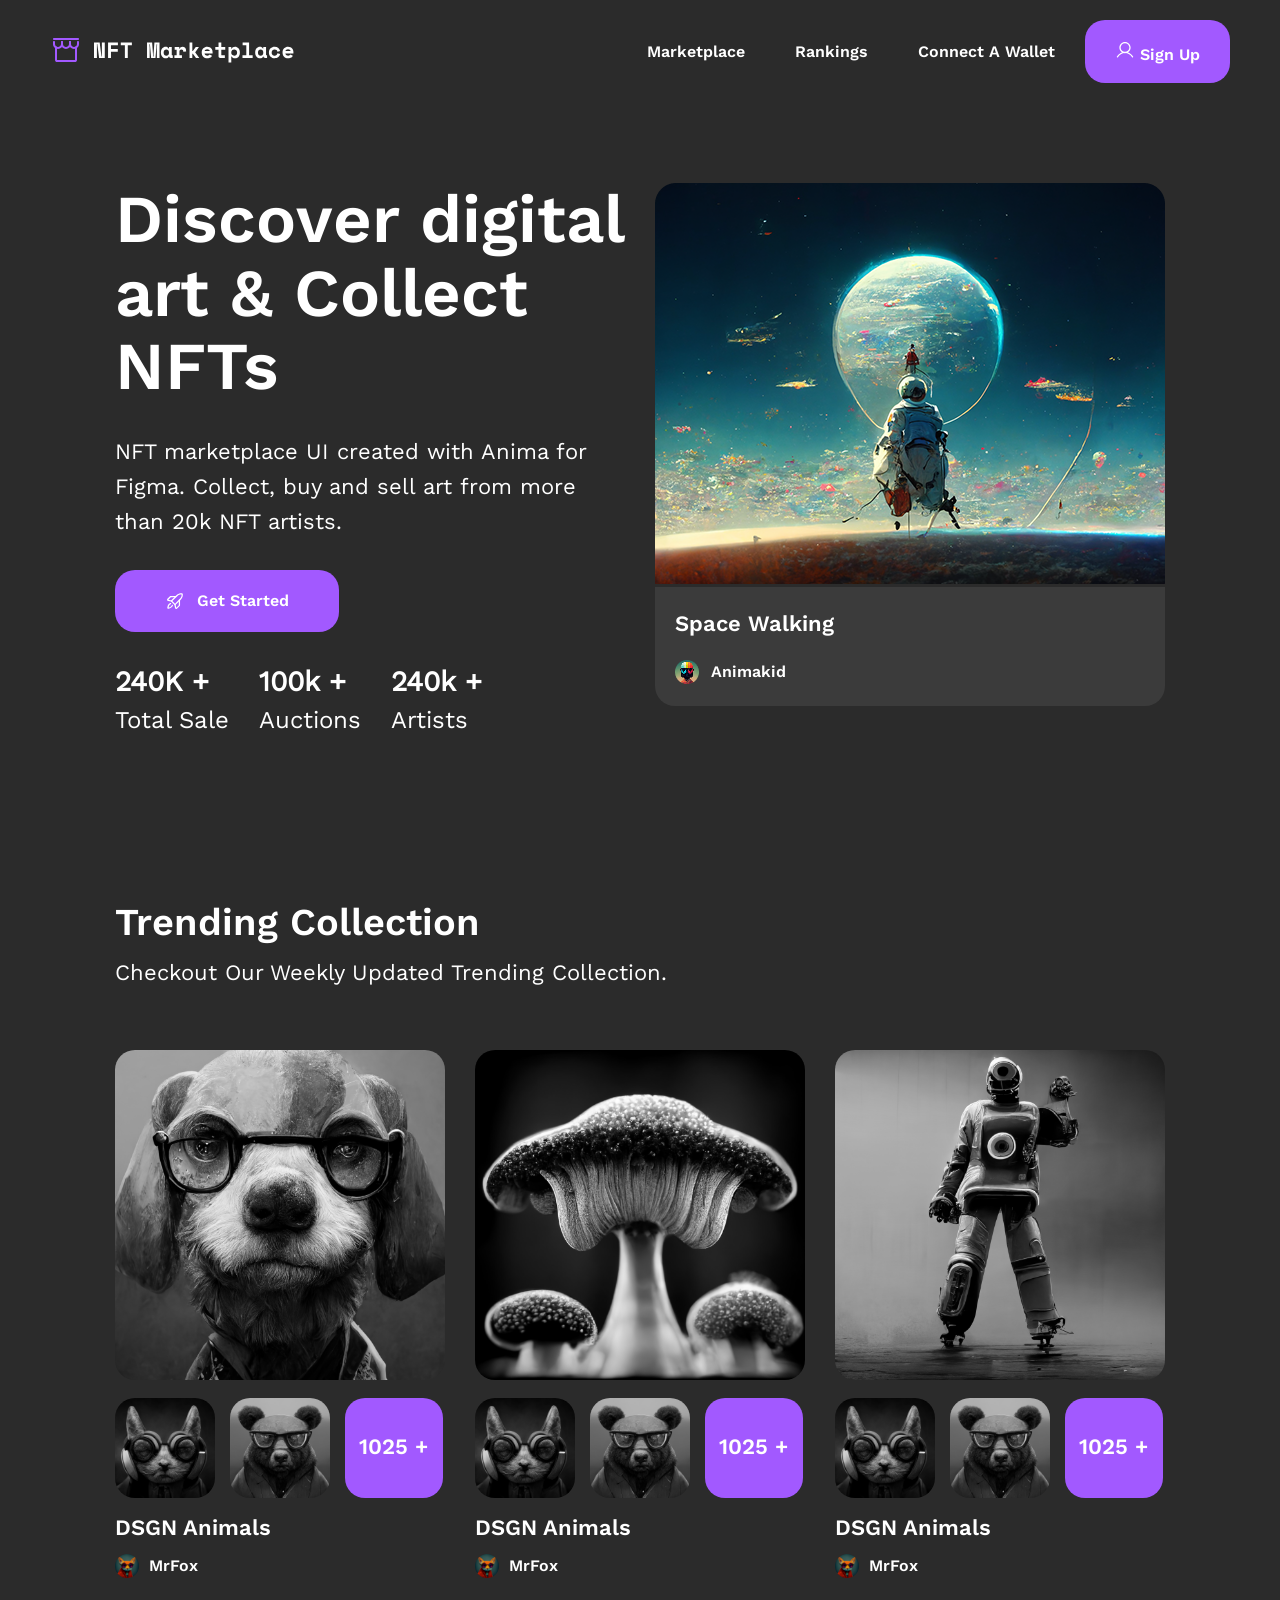
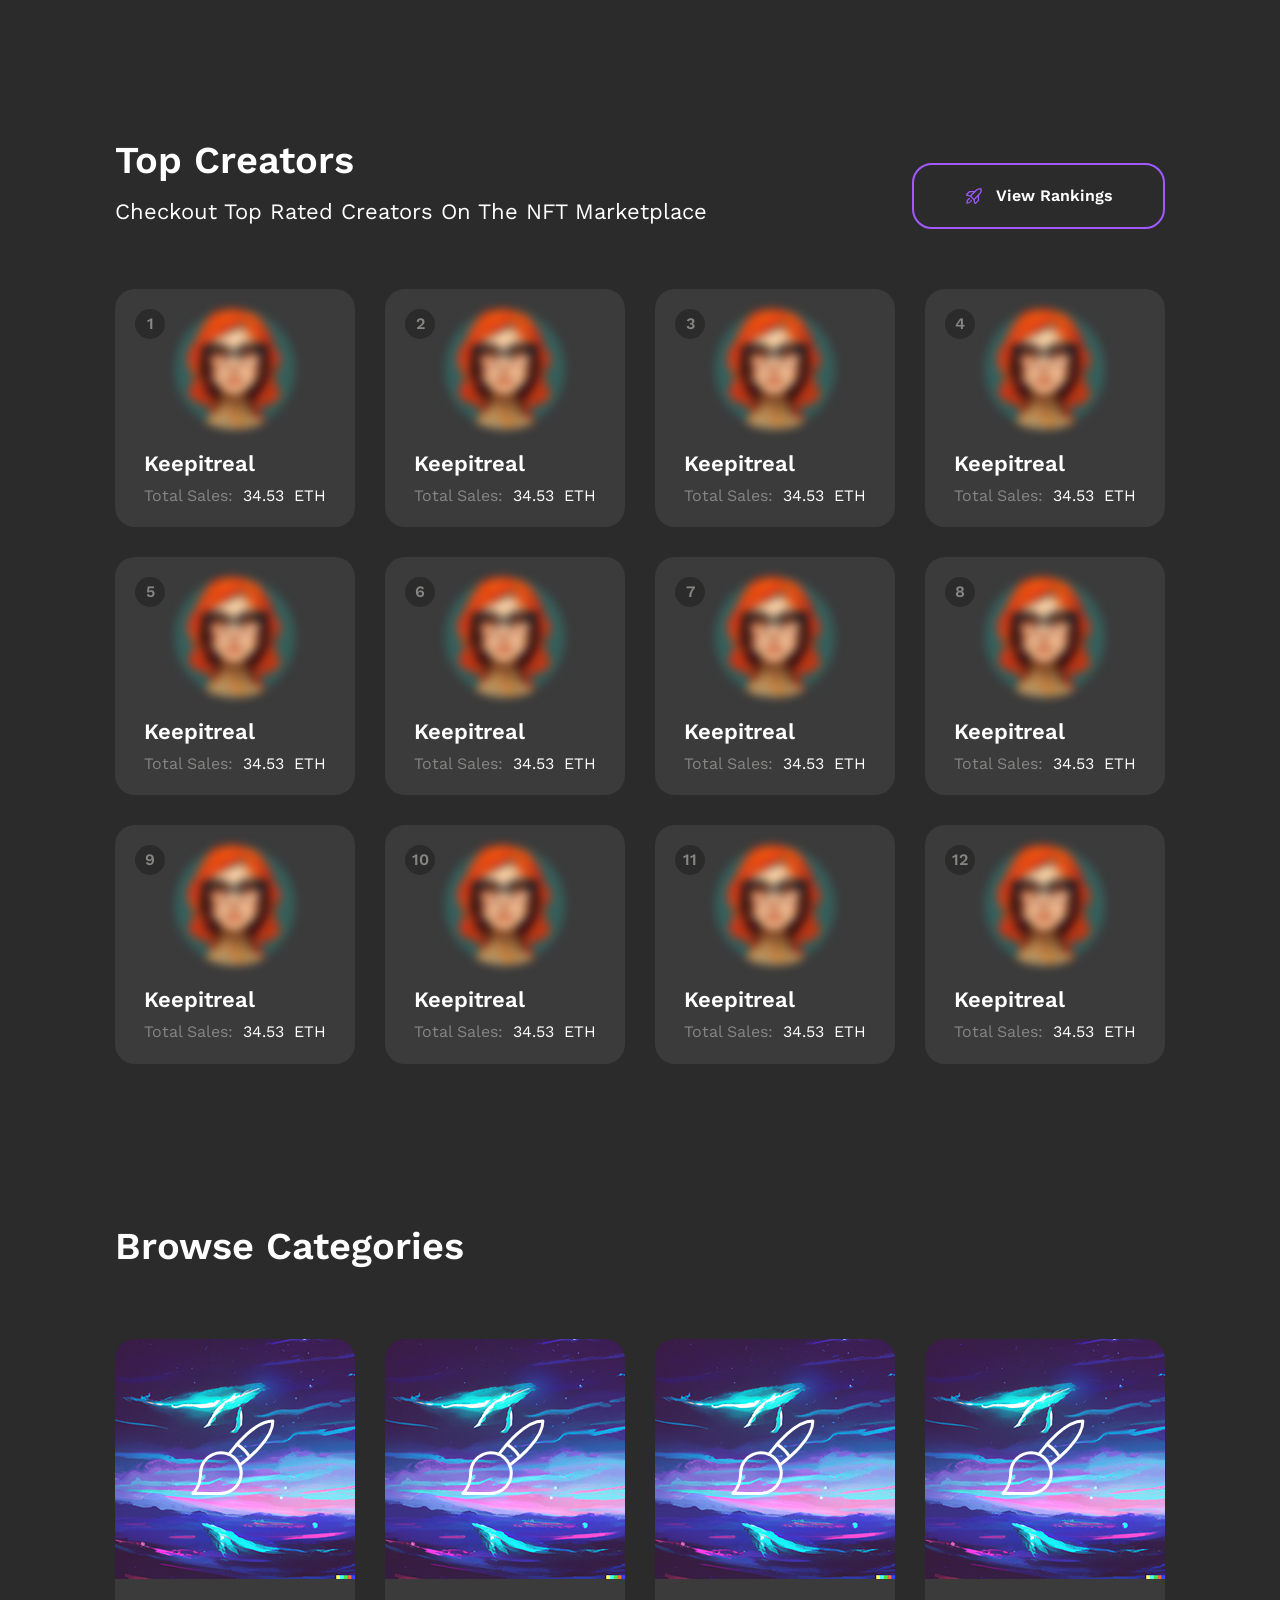
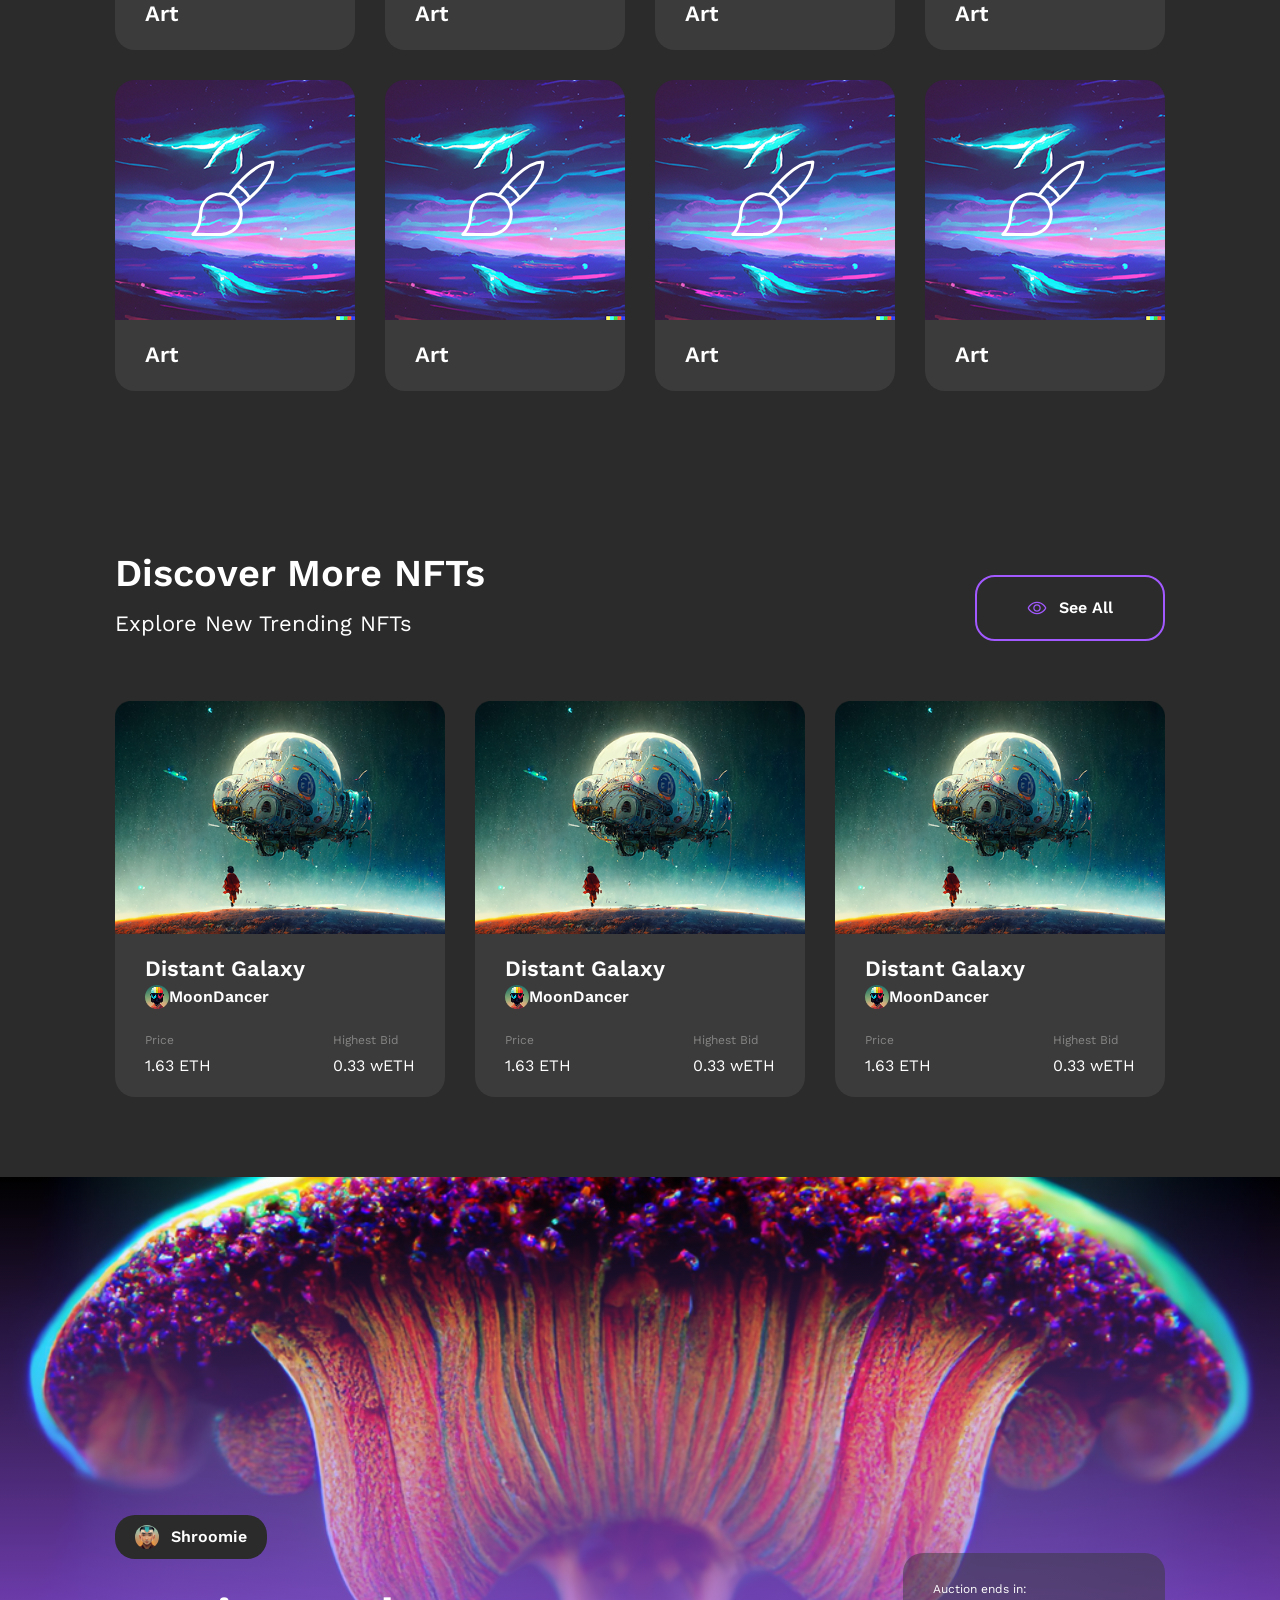
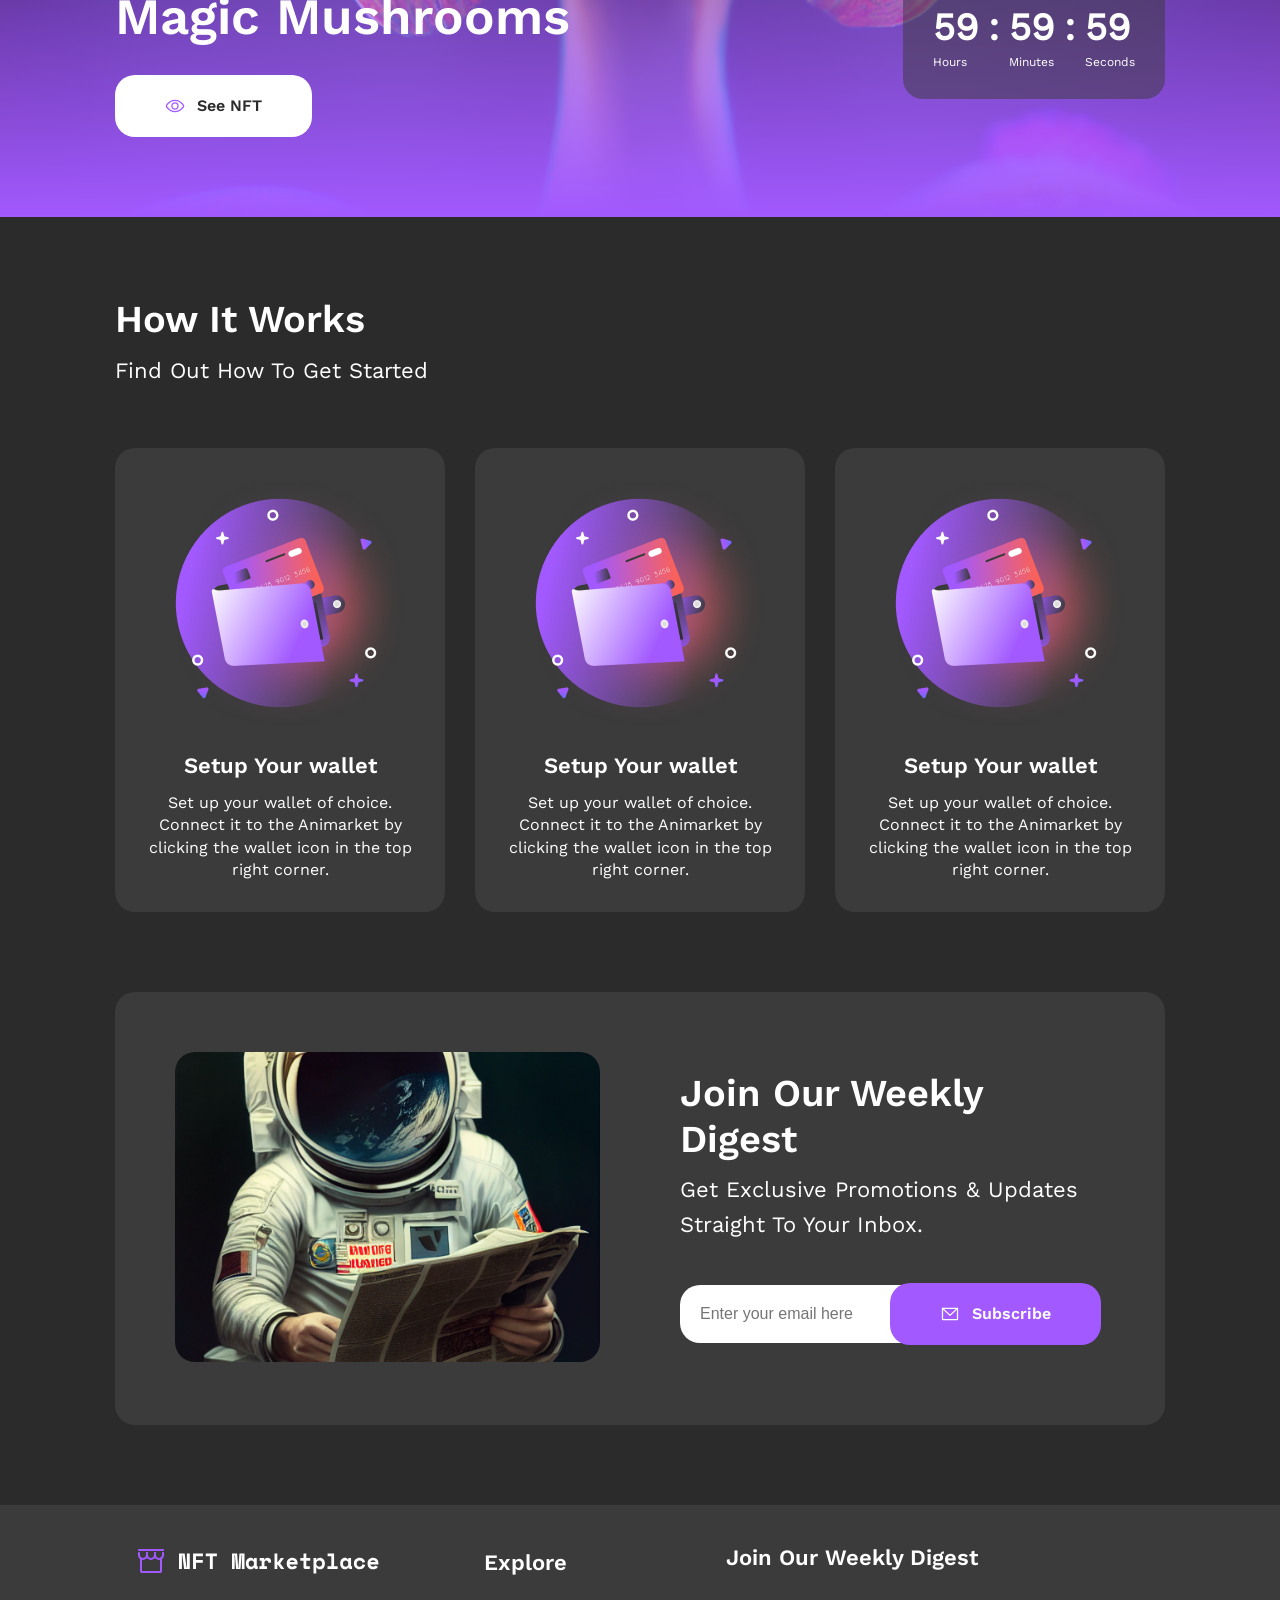
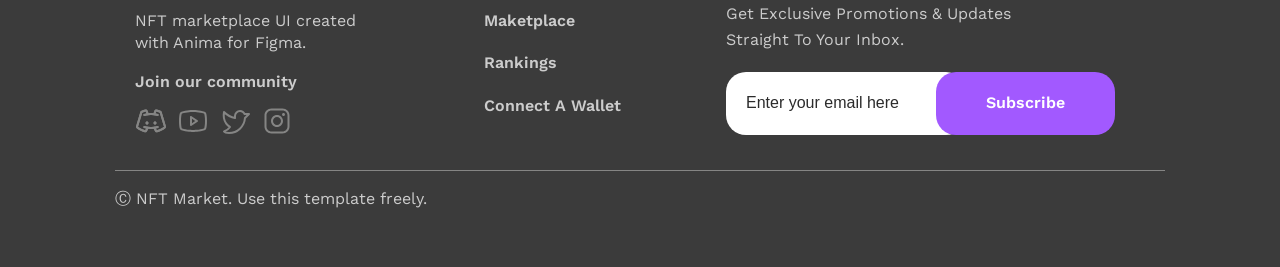
==== commit 6cdcd69b: "feat (artist-page): add wrapper inside "artist-works" section with responsive layout (done till 320p" ====
--- a/index.html
+++ b/index.html
@@ -10,7 +10,7 @@
     <link rel="stylesheet" href="assets/css/style.css">
 </head>
 
-<body>
+<body page="main-page">
     <header class="d-flex justify-between align-center">
 
         <a href="index.html" class="logo">
--- a/assets/css/style.css
+++ b/assets/css/style.css
@@ -862,6 +862,13 @@
 }
 
 /* page: artist-page */
+body[page="artist-page"] {
+  footer {
+    margin-top: 0;
+    border-top: 2px solid var(--dark-500);
+  }
+}
+
 section.artist-info {
   --background-height: 320px;
   --avatar-size: 120px;
@@ -892,6 +899,7 @@
   .content {
     position: relative;
     padding-block: 40px;
+    border-bottom: 1px solid var(--dark-300);
 
     .avatar {
       position: absolute;
@@ -946,7 +954,30 @@
         }
       }
     }
-  }
+
+    h4 {
+      font-size: var(--heading-5);
+      color: var(--light-500);
+      margin-block: 30px 10px;
+    }
+
+    h4+p {
+      font-size: var(--heading-5);
+    }
+
+    .socials-wrapper {
+      gap: 10px;
+
+      a {
+
+        &:hover {
+          animation: icon-spin 0.7s ease-in-out;
+        }
+      }
+    }
+
+  }
+
 
   @media(max-width: 935px) {
     --background-height: 280px;
@@ -959,12 +990,28 @@
         align-items: flex-start;
         gap: 30px;
       }
+
+      h4 {
+        font-size: var(--base);
+        line-height: 140%;
+        font-weight: 400;
+      }
+
+      h4+p {
+        font-size: var(--base);
+        line-height: 140%;
+      }
+
     }
   }
 
   @media(max-width: 480px) {
     --background-height: 250px;
 
+    &:has(header a.btn) {
+      padding-bottom: 0;
+    }
+
     .content {
 
 
@@ -1000,6 +1047,123 @@
     }
   }
 }
+
+section.artist-works {
+  padding-block: 0;
+  background-color: var(--dark-300);
+
+  nav {
+    --default-color: var(--light-500);
+    --active-color: var(--light-300);
+    background-color: var(--dark-500);
+
+    ul {
+      li {
+        flex-basis: 33%;
+
+        a {
+          color: var(--default-color);
+          gap: 1rem;
+          padding-block: 14px;
+          font-size: var(--heading-5);
+
+          span {
+            background-color: var(--dark-300);
+            color: var(--light-300);
+            padding: 5px 10px;
+            border-radius: var(--primary-radius);
+            font-size: var(--base);
+          }
+        }
+
+        &.active {
+          a {
+            color: var(--active-color);
+            border-bottom: 2px solid var(--default-color);
+
+            span {
+              background-color: var(--light-500);
+            }
+          }
+        }
+      }
+    }
+  }
+
+  .wrapper {
+    padding-block: 80px;
+
+    .nft-card {
+
+      max-width: 330px;
+      background-color: var(--dark-500);
+      border-radius: var(--primary-radius);
+      /* border-top-right-radius: var(--primary-radius); */
+
+      .preview {
+        img {
+          width: 100%;
+        }
+      }
+
+      .footer {
+        padding: 25px 30px;
+
+        h3 {
+          margin-bottom: 5px;
+        }
+
+        .author-wrapper {
+          margin-bottom: 25px;
+          gap: 12px;
+        }
+
+        .price-wrapper {
+          >div {
+            p {
+              &:first-of-type {
+                color: var(--light-500);
+                margin-bottom: 0.5rem;
+              }
+
+            }
+          }
+        }
+      }
+    }
+  }
+
+  @media(max-width: 935px) {
+    nav {
+      ul {
+        li {
+          a {
+            font-size: var(--base);
+            padding-block: 18px;
+          }
+        }
+      }
+    }
+  }
+
+  @media(max-width: 480px) {
+    nav {
+      ul {
+        li {
+          a {
+            span {
+              display: none;
+            }
+          }
+        }
+      }
+    }
+  }
+}
+
+
+
+/* media queries */
 
 @media (max-width: 1185px) {
   section {
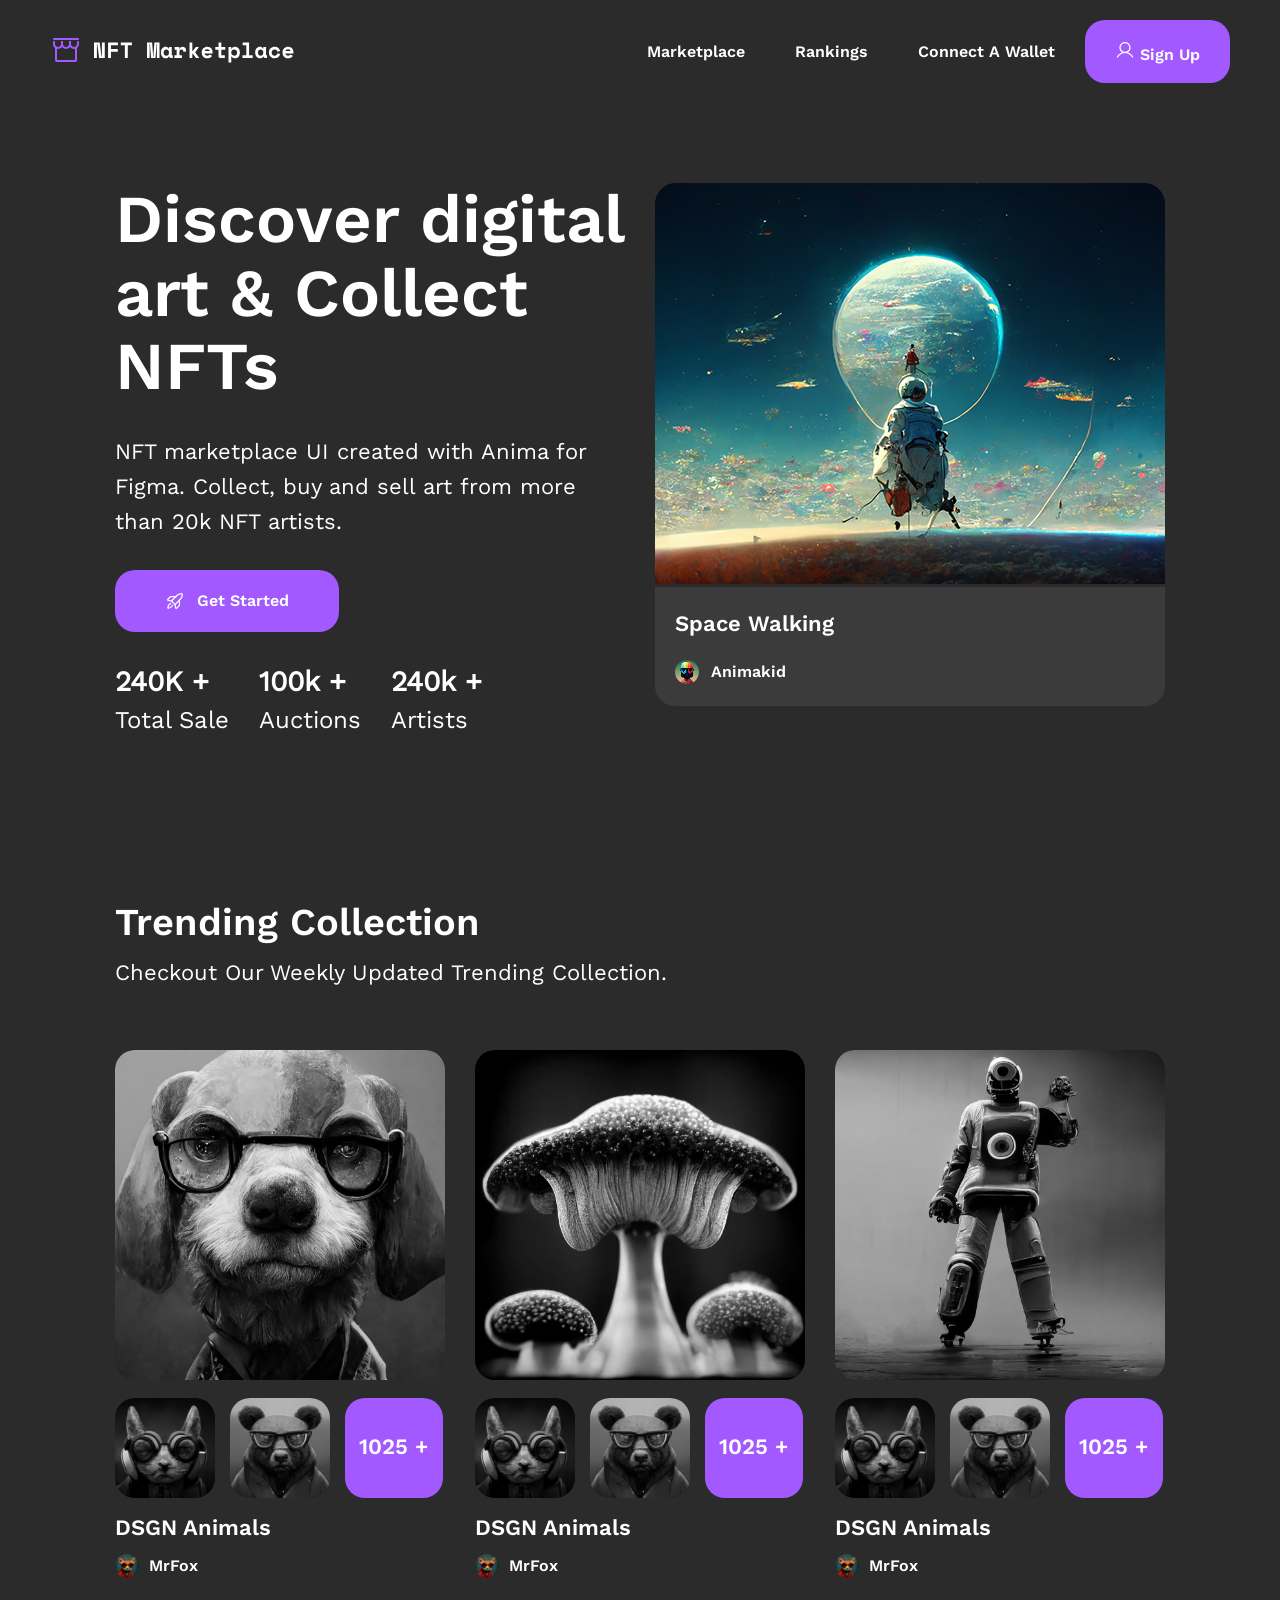
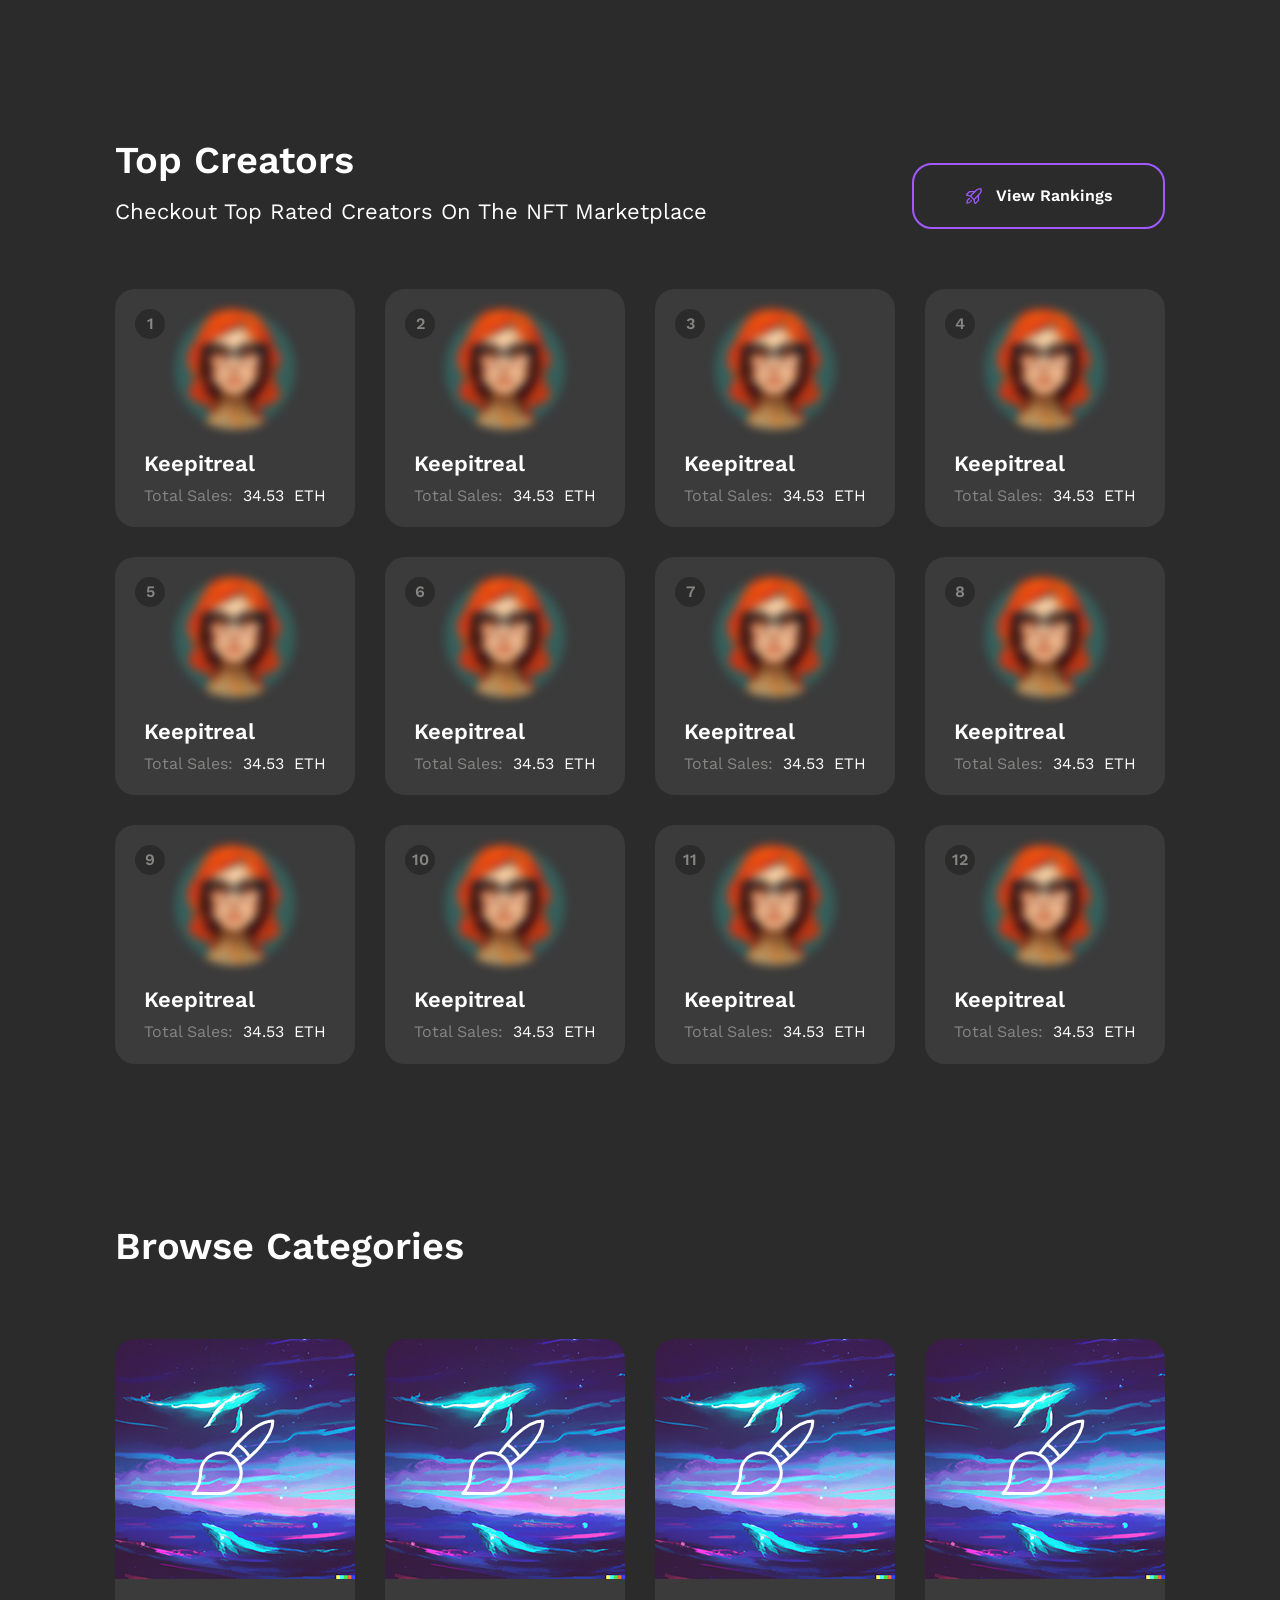
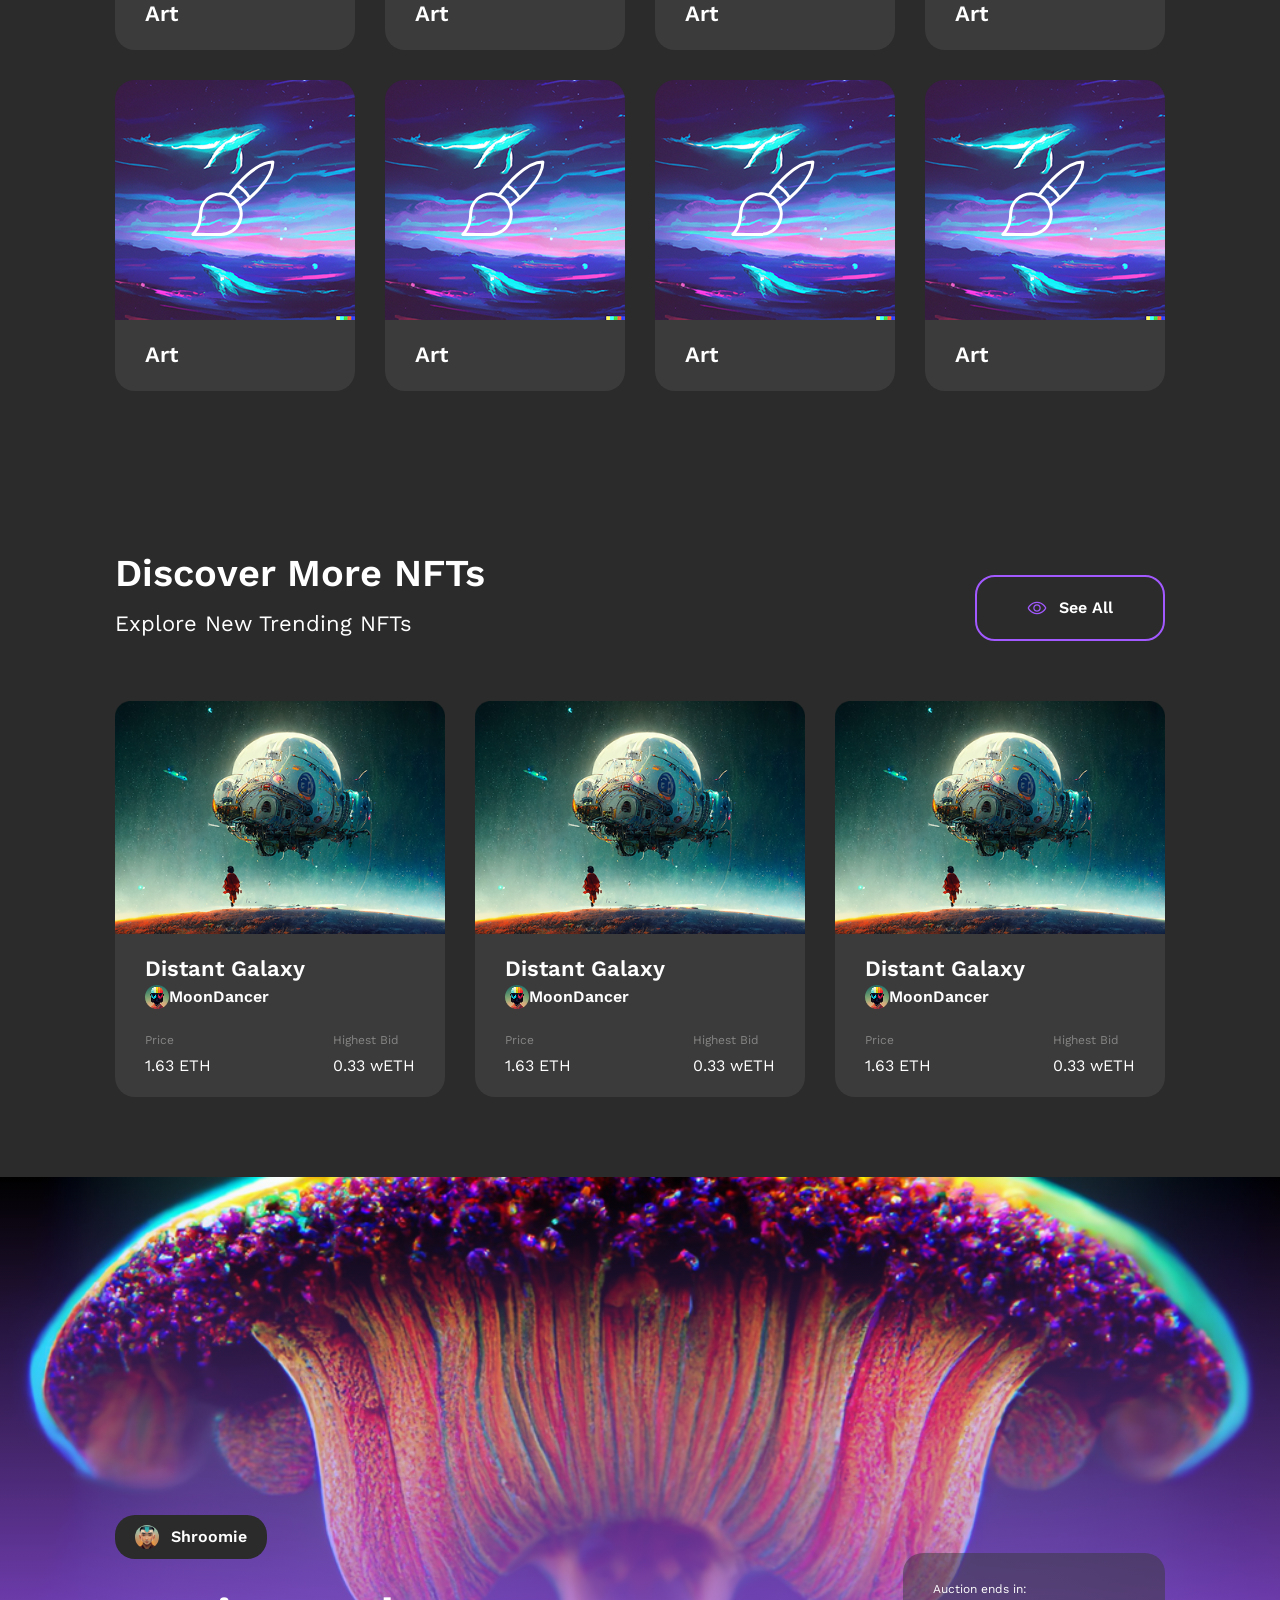
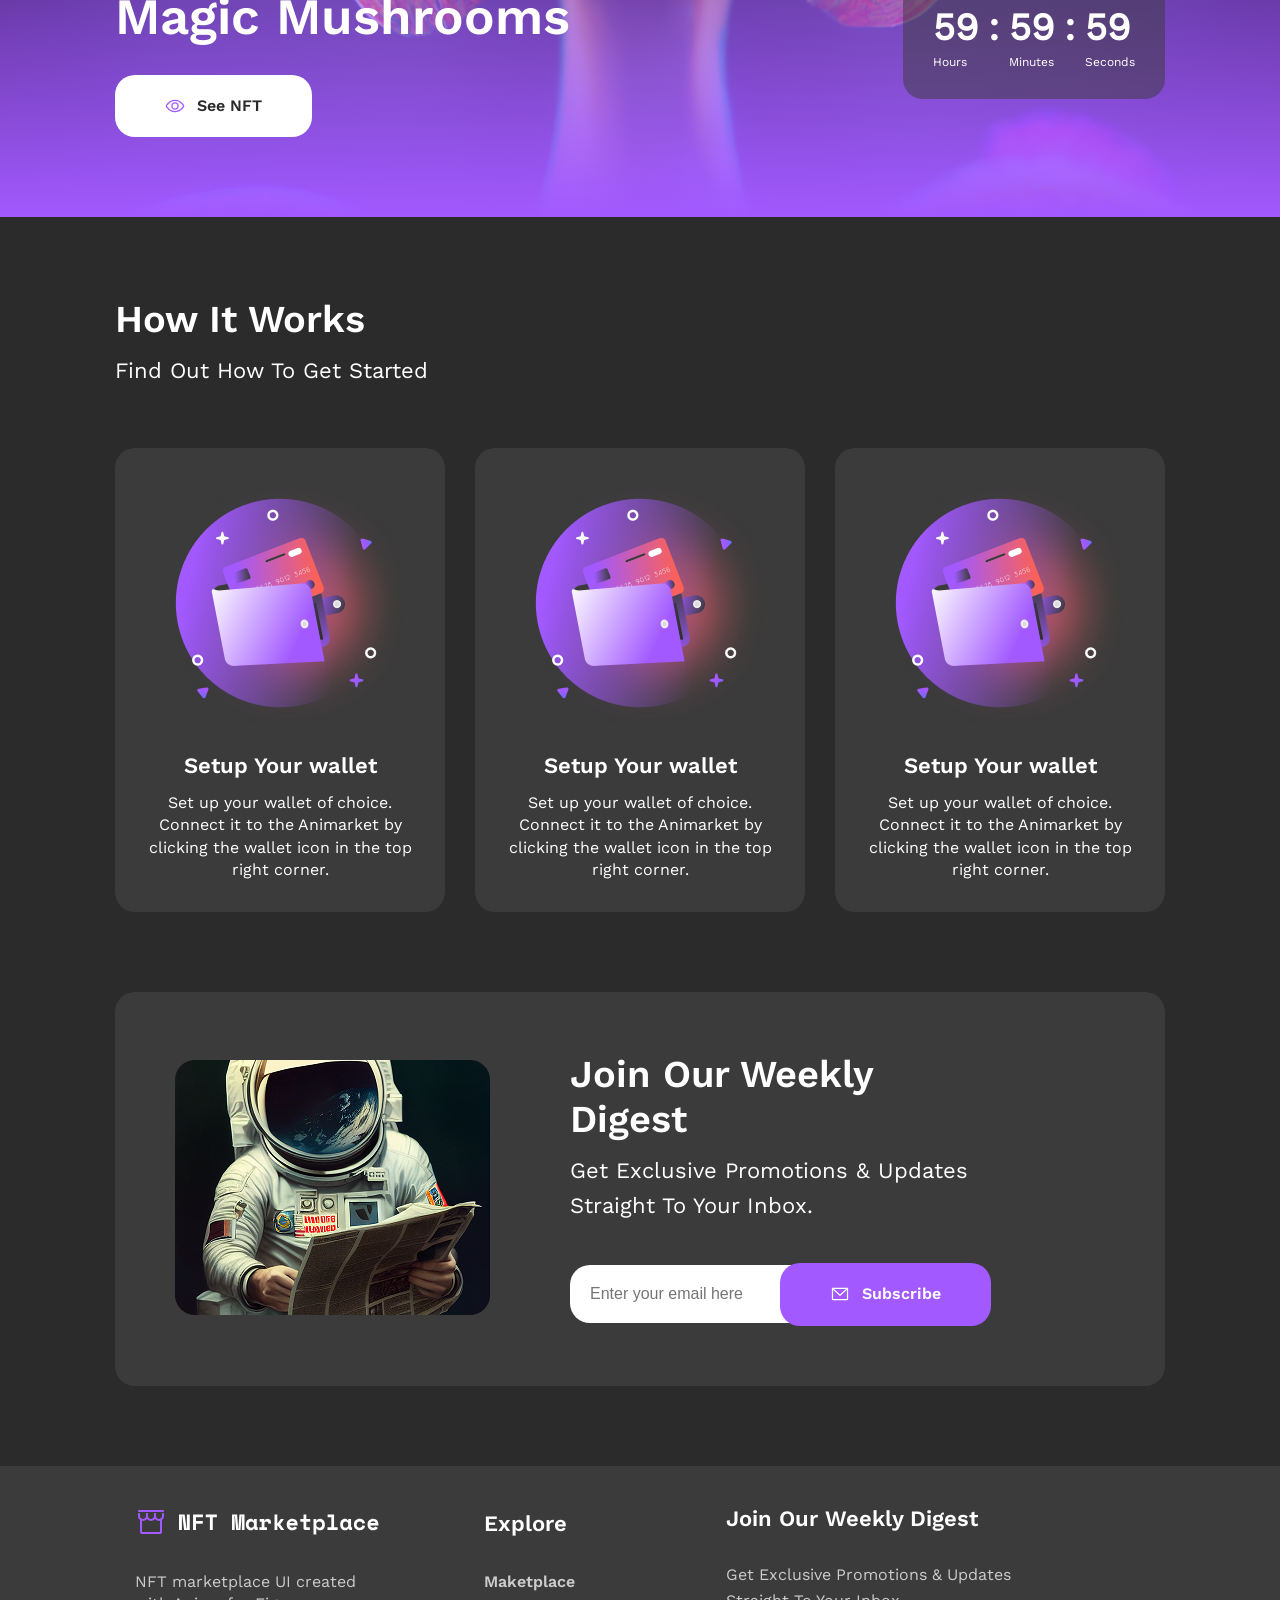
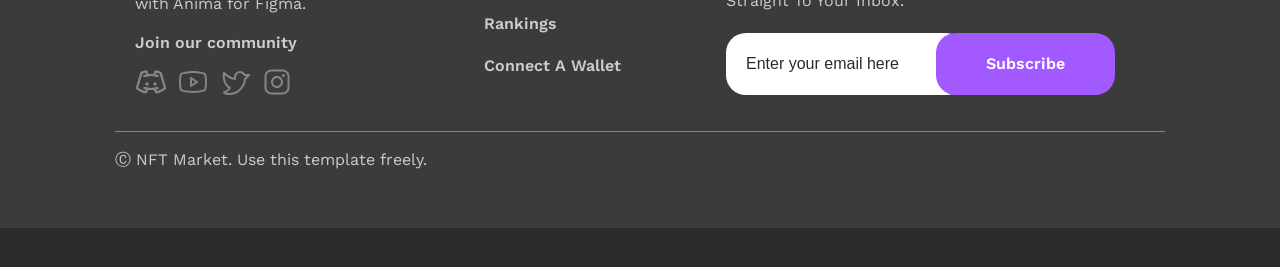
==== commit b2b3572e: "fix(main page): optimization for images inside "trending collection" section. convert images from PN" ====
--- a/index.html
+++ b/index.html
@@ -158,11 +158,11 @@
                 <div class="wrapper d-flex gap-30 wrap">
                     <article class="card">
                         <div class="preview">
-                            <img src="assets/images/dsgn-animals-preview.png" alt="NFT dog">
+                            <img src="assets/images/dsgn-animals-preview.webp" alt="NFT dog">
                             <div class="thumbnails d-flex">
 
-                                <img src="assets/images/dsgn-animals-thumbnail-cat.png" alt="NFT cat">
-                                <img src="assets/images/dsgn-animals-thumbnail-bear.png" alt="NFT bear">
+                                <img src="assets/images/dsgn-animals-thumbnail-cat.webp" alt="NFT cat">
+                                <img src="assets/images/dsgn-animals-thumbnail-bear.webp" alt="NFT bear">
                                 <a href="#" class="bold-700 lh-160" title="See Other NFT's">1025 +</a>
 
                             </div>
@@ -170,7 +170,7 @@
                         <div class="footer">
                             <h3 class="bold-600 lh-140">DSGN Animals</h3>
                             <div class="author-wrapper d-flex align-center">
-                                <img src="assets/images/avatar-mrfox.png" alt="MRfox avatar">
+                                <img src="assets/images/avatar-mrfox.webp" alt="MRfox avatar">
                                 <h4 class="lh-140">MrFox</h4>
                             </div>
                         </div>
@@ -179,11 +179,11 @@
                     </article>
                     <article class="card">
                         <div class="preview">
-                            <img src="assets/images/magic-mushrooms-cover.png" alt="NFT mushroom">
+                            <img src="assets/images/magic-mushrooms-cover.webp" alt="NFT mushroom">
                             <div class="thumbnails d-flex">
 
-                                <img src="assets/images/dsgn-animals-thumbnail-cat.png" alt="NFT cat">
-                                <img src="assets/images/dsgn-animals-thumbnail-bear.png" alt="NFT bear">
+                                <img src="assets/images/dsgn-animals-thumbnail-cat.webp" alt="NFT cat">
+                                <img src="assets/images/dsgn-animals-thumbnail-bear.webp" alt="NFT bear">
                                 <a href="#" class="bold-700 lh-160" title="See Other NFT's">1025 +</a>
 
                             </div>
@@ -191,7 +191,7 @@
                         <div class="footer">
                             <h3 class="bold-600 lh-140">DSGN Animals</h3>
                             <div class="author-wrapper d-flex align-center">
-                                <img src="assets/images/avatar-mrfox.png" alt="MRfox avatar">
+                                <img src="assets/images/avatar-mrfox.webp" alt="MRfox avatar">
                                 <h4 class="lh-140">MrFox</h4>
                             </div>
                         </div>
@@ -200,11 +200,11 @@
                     </article>
                     <article class="card">
                         <div class="preview">
-                            <img src="assets/images/e21bd708ab5a825e0fedd4f1daf3d715bf9577ae.png" alt="NFT spaceguy">
+                            <img src="assets/images/e21bd708ab5a825e0fedd4f1daf3d715bf9577ae.webp" alt="NFT spaceguy">
                             <div class="thumbnails d-flex">
 
-                                <img src="assets/images/dsgn-animals-thumbnail-cat.png" alt="NFT cat">
-                                <img src="assets/images/dsgn-animals-thumbnail-bear.png" alt="NFT bear">
+                                <img src="assets/images/dsgn-animals-thumbnail-cat.webp" alt="NFT cat">
+                                <img src="assets/images/dsgn-animals-thumbnail-bear.webp" alt="NFT bear">
                                 <a href="#" class="bold-700 lh-160" title="See Other NFT's">1025 +</a>
 
                             </div>
@@ -212,7 +212,7 @@
                         <div class="footer">
                             <h3 class="bold-600 lh-140">DSGN Animals</h3>
                             <div class="author-wrapper d-flex align-center">
-                                <img src="assets/images/avatar-mrfox.png" alt="MRfox avatar">
+                                <img src="assets/images/avatar-mrfox.webp" alt="MRfox avatar">
                                 <h4 class="lh-140">MrFox</h4>
                             </div>
                         </div>
--- a/assets/css/style.css
+++ b/assets/css/style.css
@@ -39,6 +39,7 @@
 }
 
 /* utility classes START */
+
 .container {
   max-width: 1050px;
   margin: 0 auto;
@@ -239,6 +240,14 @@
   font-weight: 600;
   font-size: var(--base);
   transition-duration: 0.3s;
+
+  &.tag {
+    padding: 12px 30px;
+    color: var(--light-300);
+    text-transform: uppercase;
+    background-color: var(--dark-300);
+
+  }
 
   &.secondary {
     padding: 20px 50px;
@@ -861,6 +870,8 @@
   }
 }
 
+
+
 /* page: artist-page */
 body[page="artist-page"] {
   footer {
@@ -868,6 +879,7 @@
     border-top: 2px solid var(--dark-500);
   }
 }
+
 
 section.artist-info {
   --background-height: 320px;
@@ -1014,6 +1026,10 @@
 
     .content {
 
+      .avatar {
+        left: 50%;
+        transform: translateX(-50%);
+      }
 
       header {
         align-items: stretch;
@@ -1161,7 +1177,173 @@
   }
 }
 
-
+/* page: nft-page */
+body[page="nft-page"] {
+  footer {
+    margin-top: 0;
+  }
+
+}
+
+section.nft-info {
+  padding-block: 0;
+
+  picture {
+    img {
+      width: 100%;
+    }
+
+  }
+
+  article {
+    position: relative;
+    padding-block: 40px;
+
+
+
+    h1 {
+      font-size: var(--heading-2);
+    }
+
+    h1+p {
+      color: var(--light-500);
+      font-size: var(--heading-5);
+      margin-top: 10px;
+
+    }
+
+    .countdown-wrapper {
+      position: absolute;
+      right: 0;
+      top: 40px;
+      background-color: rgba(59, 59, 59, 50%);
+      padding: 30px;
+      border-radius: var(--primary-radius);
+
+      >p {
+        font-size: var(--caption);
+        margin-bottom: 10px;
+      }
+
+      .timer {
+        gap: 10px;
+
+        .hours,
+        .minutes,
+        .seconds {
+          p {
+            &:first-child {
+              margin-bottom: 5px;
+              font-size: var(--heading-3);
+            }
+
+            &:last-child {
+              font-size: var(--caption);
+            }
+          }
+        }
+
+        .twodots {
+          font-size: var(--heading-3);
+        }
+      }
+
+      a.btn {
+
+        margin-top: 30px;
+      }
+
+    }
+
+    h4 {
+      font-size: var(--heading-5);
+      color: var(--light-500);
+      margin-block: 30px 10px;
+    }
+
+    .details-wrapper {
+      a {
+        color: var(--light-300);
+        gap: 10px;
+        font-size: var(--heading-5);
+
+        &:not(:last-child) {
+          margin-bottom: 10px;
+        }
+      }
+    }
+
+    .tags-wrapper {
+      gap: 20px;
+    }
+
+
+
+
+    h2 {
+
+      font-size: var(--heading-5);
+      gap: 12px;
+    }
+
+    @media (max-width: 768px) {
+      &>div {
+        &:first-of-type {
+          flex-direction: column;
+          gap: 20px;
+
+        }
+
+        .countdown-wrapper {
+          position: static;
+
+          >p {
+            text-align: center;
+
+          }
+
+          .timer {
+            justify-content: center;
+          }
+        }
+      }
+
+      .tags-wrapper {
+        flex-direction: column;
+        align-items: flex-start;
+      }
+    }
+  }
+
+  p.description-text {
+    max-width: 605px;
+    white-space: pre-wrap;
+    font-size: var(--heading-5);
+  }
+
+  @media (max-width: 992px) {
+    article {
+
+      h1 {
+        font-size: var(--heading-3);
+      }
+
+      /* need fix */
+      h1+p,
+      h2,
+      h4,
+      .details-wrapper a,
+      p:not(:has(.twodots p)) {
+        font-size: var(--base);
+      }
+    }
+
+    p.description-text {
+      max-width: 365px;
+      font-size: var(--base);
+    }
+  }
+}
 
 /* media queries */
 
@@ -1586,6 +1768,7 @@
 
         .countdown-wrapper {
           margin-top: -235px;
+
         }
       }
     }
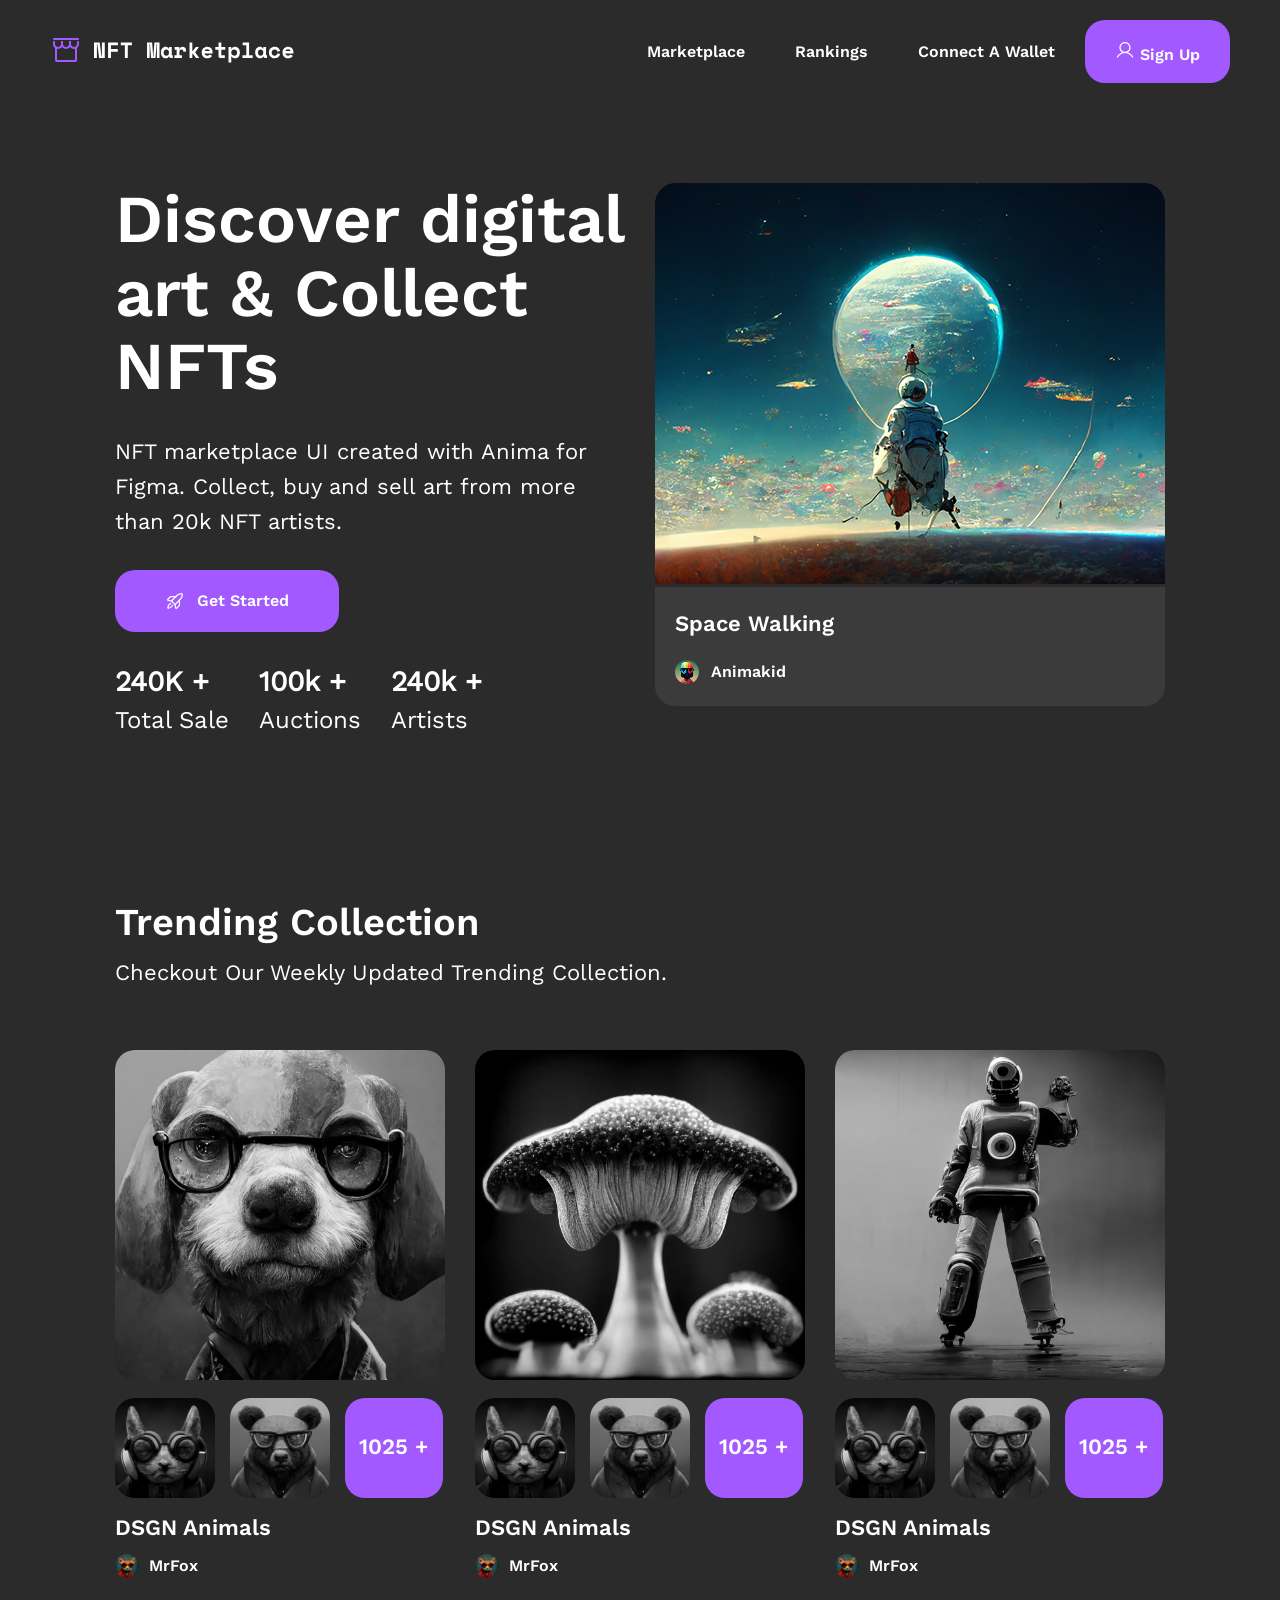
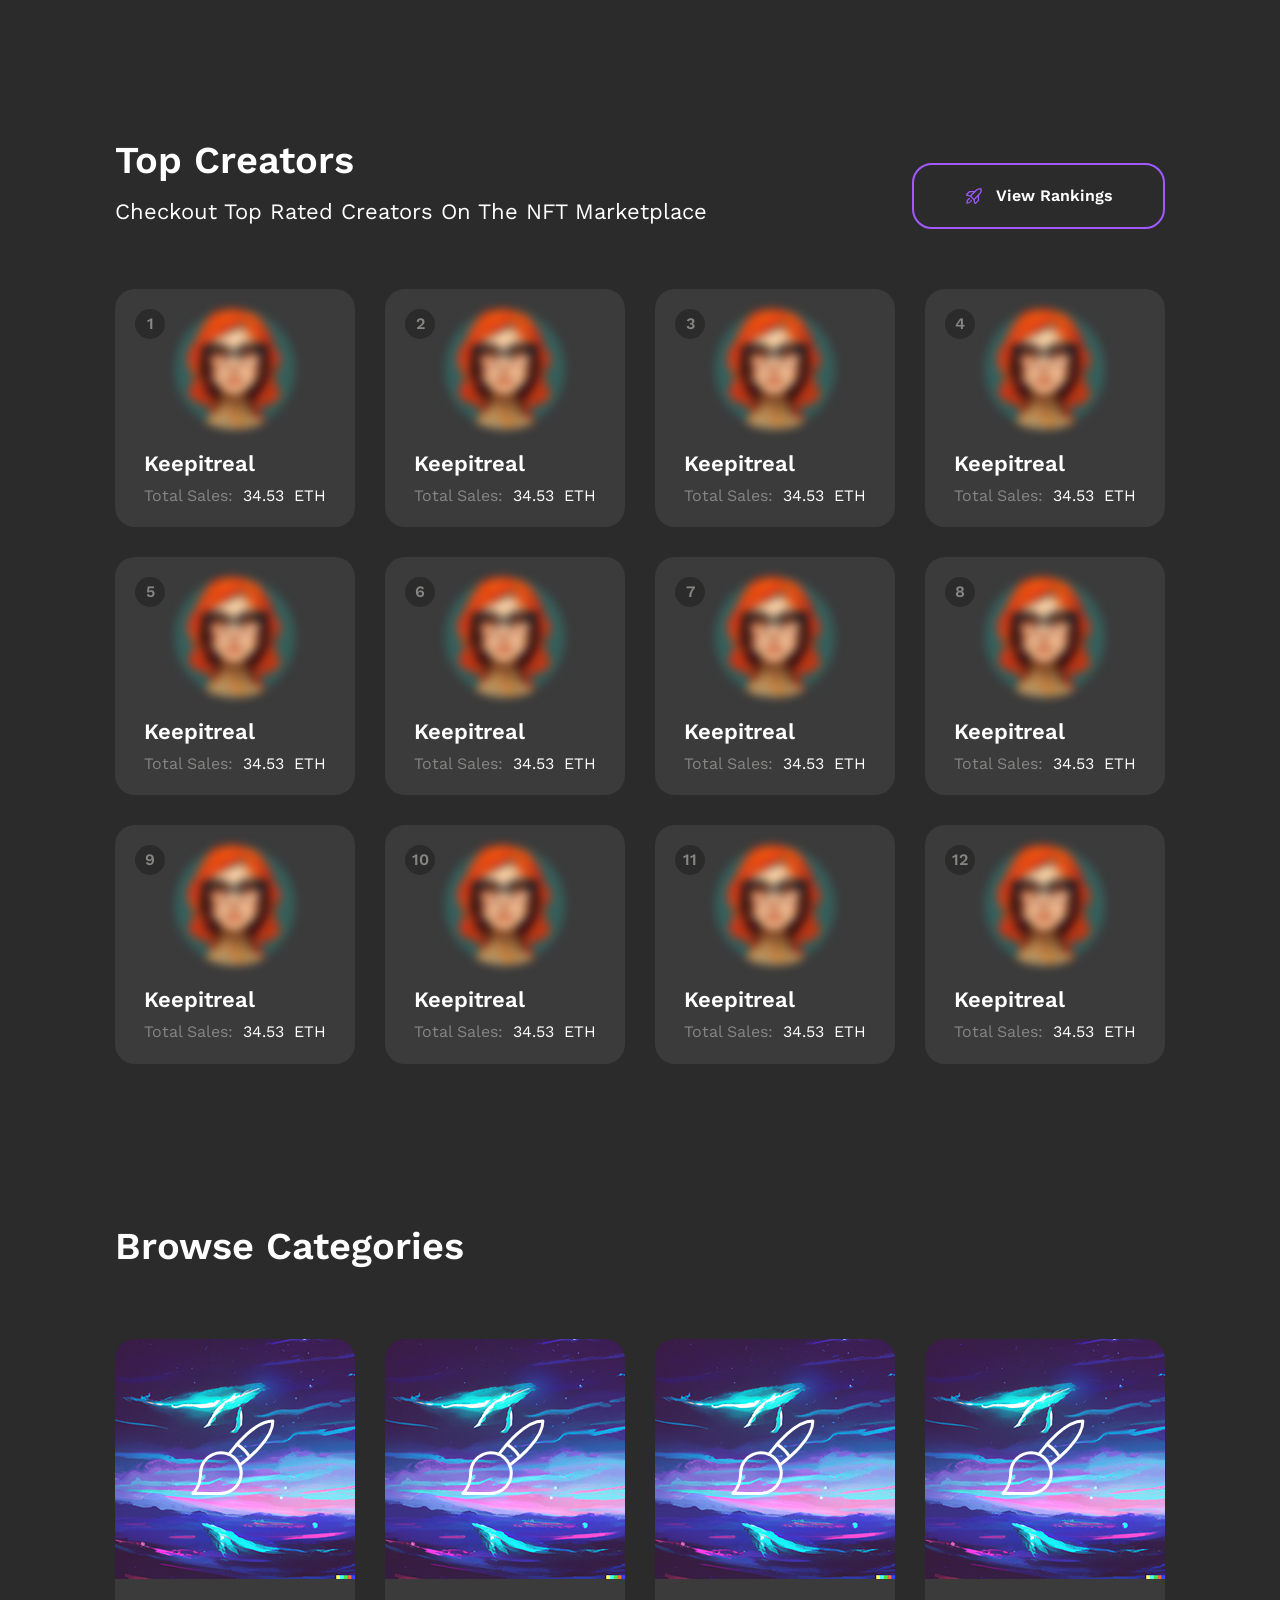
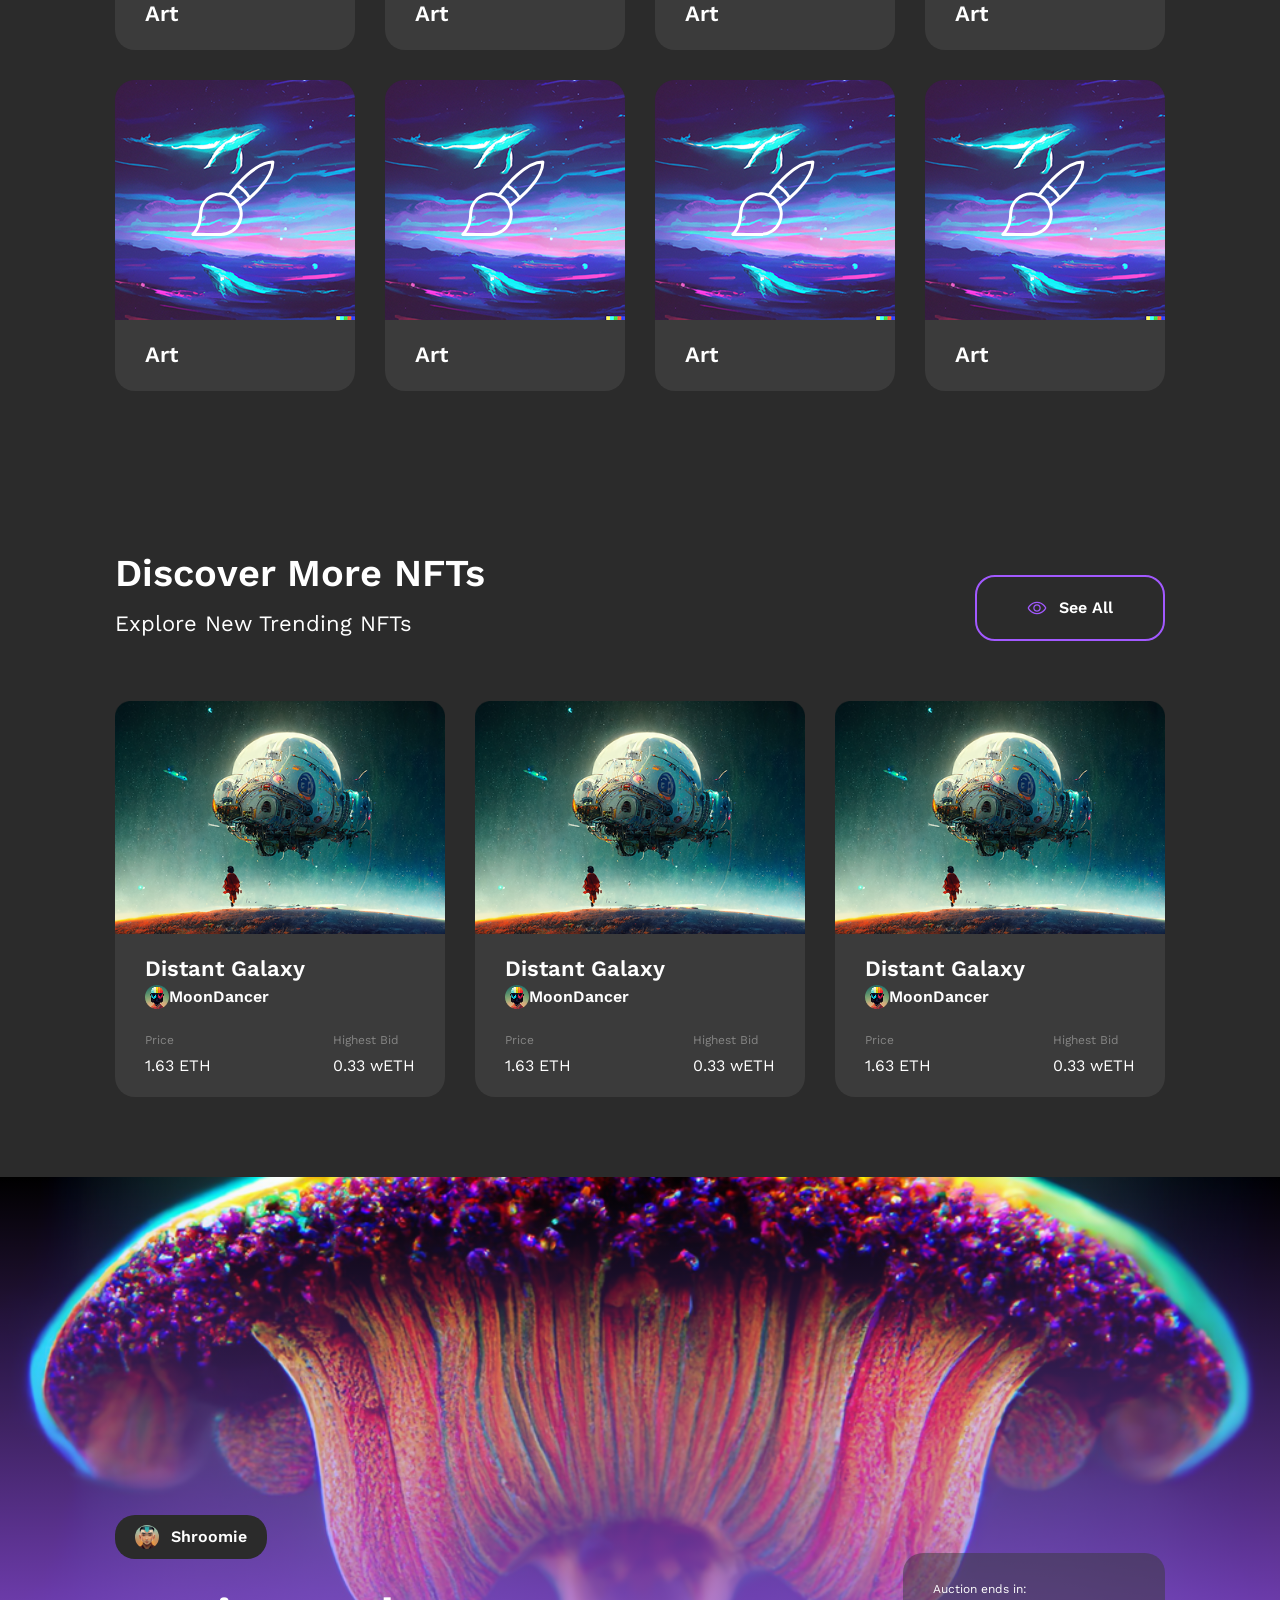
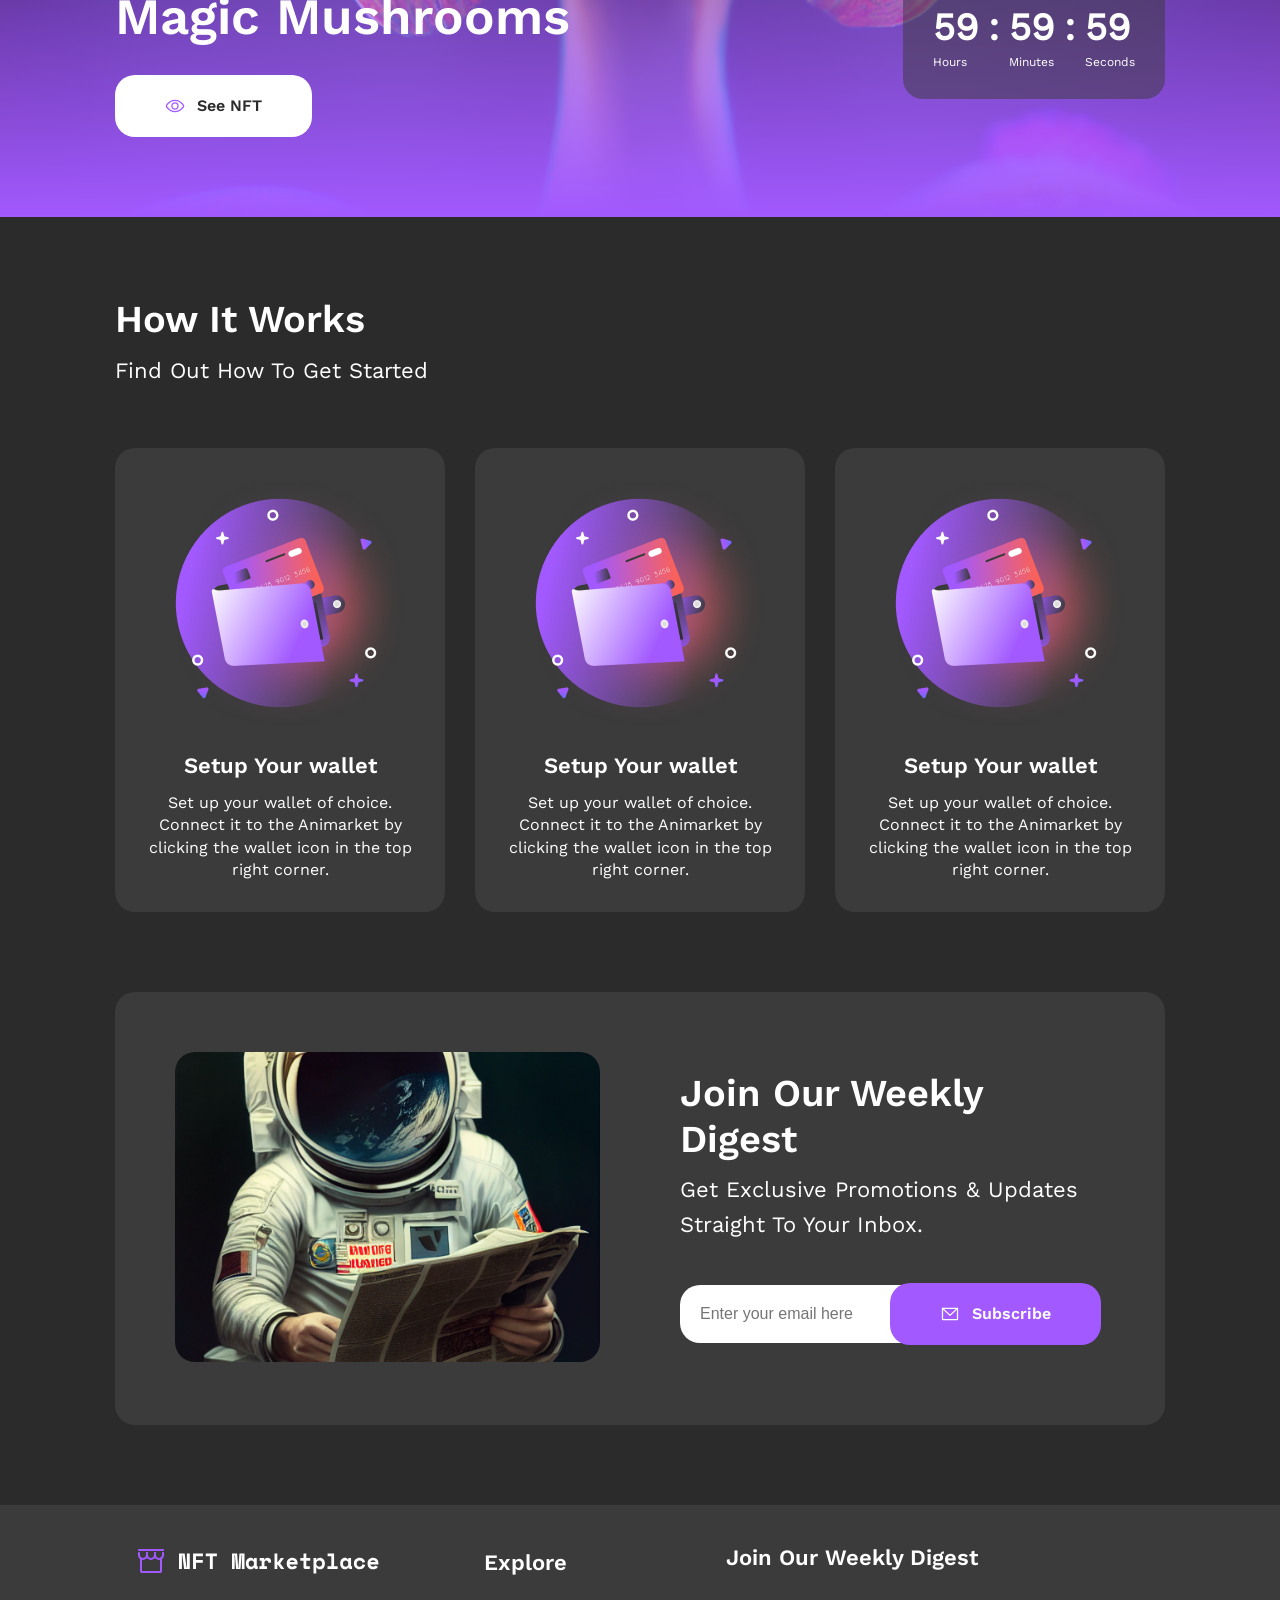
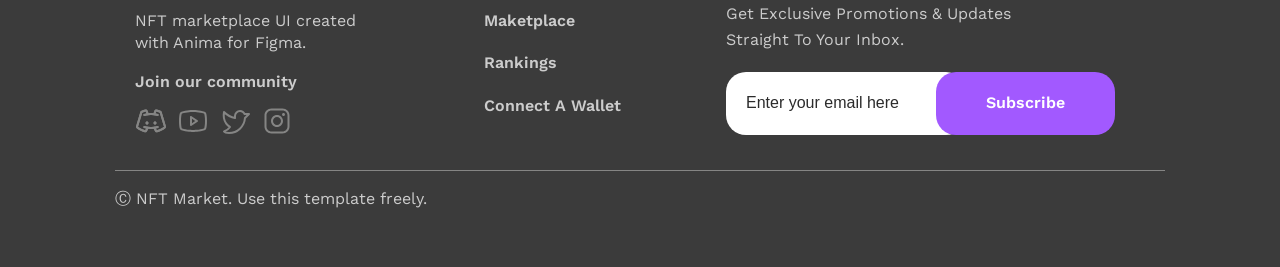
==== commit 30a654f2: "convert avatar image into webp" ====
--- a/index.html
+++ b/index.html
@@ -553,7 +553,7 @@
                 <div class="d-flex align-center justify-between">
                     <div class="content-wrapper">
                         <div class="author-wrapper i-flex align-center">
-                            <img src="assets/images/avatar-shroomie.png" alt="avatar avatar-shroomie">
+                            <img src="assets/images/avatar-shroomie.webp" alt="avatar avatar-shroomie">
                             <h3 class="lh-140 ">Shroomie</h3>
                         </div>
                         <h2 class="bold-600 capitalize">magic mushrooms</h2>
